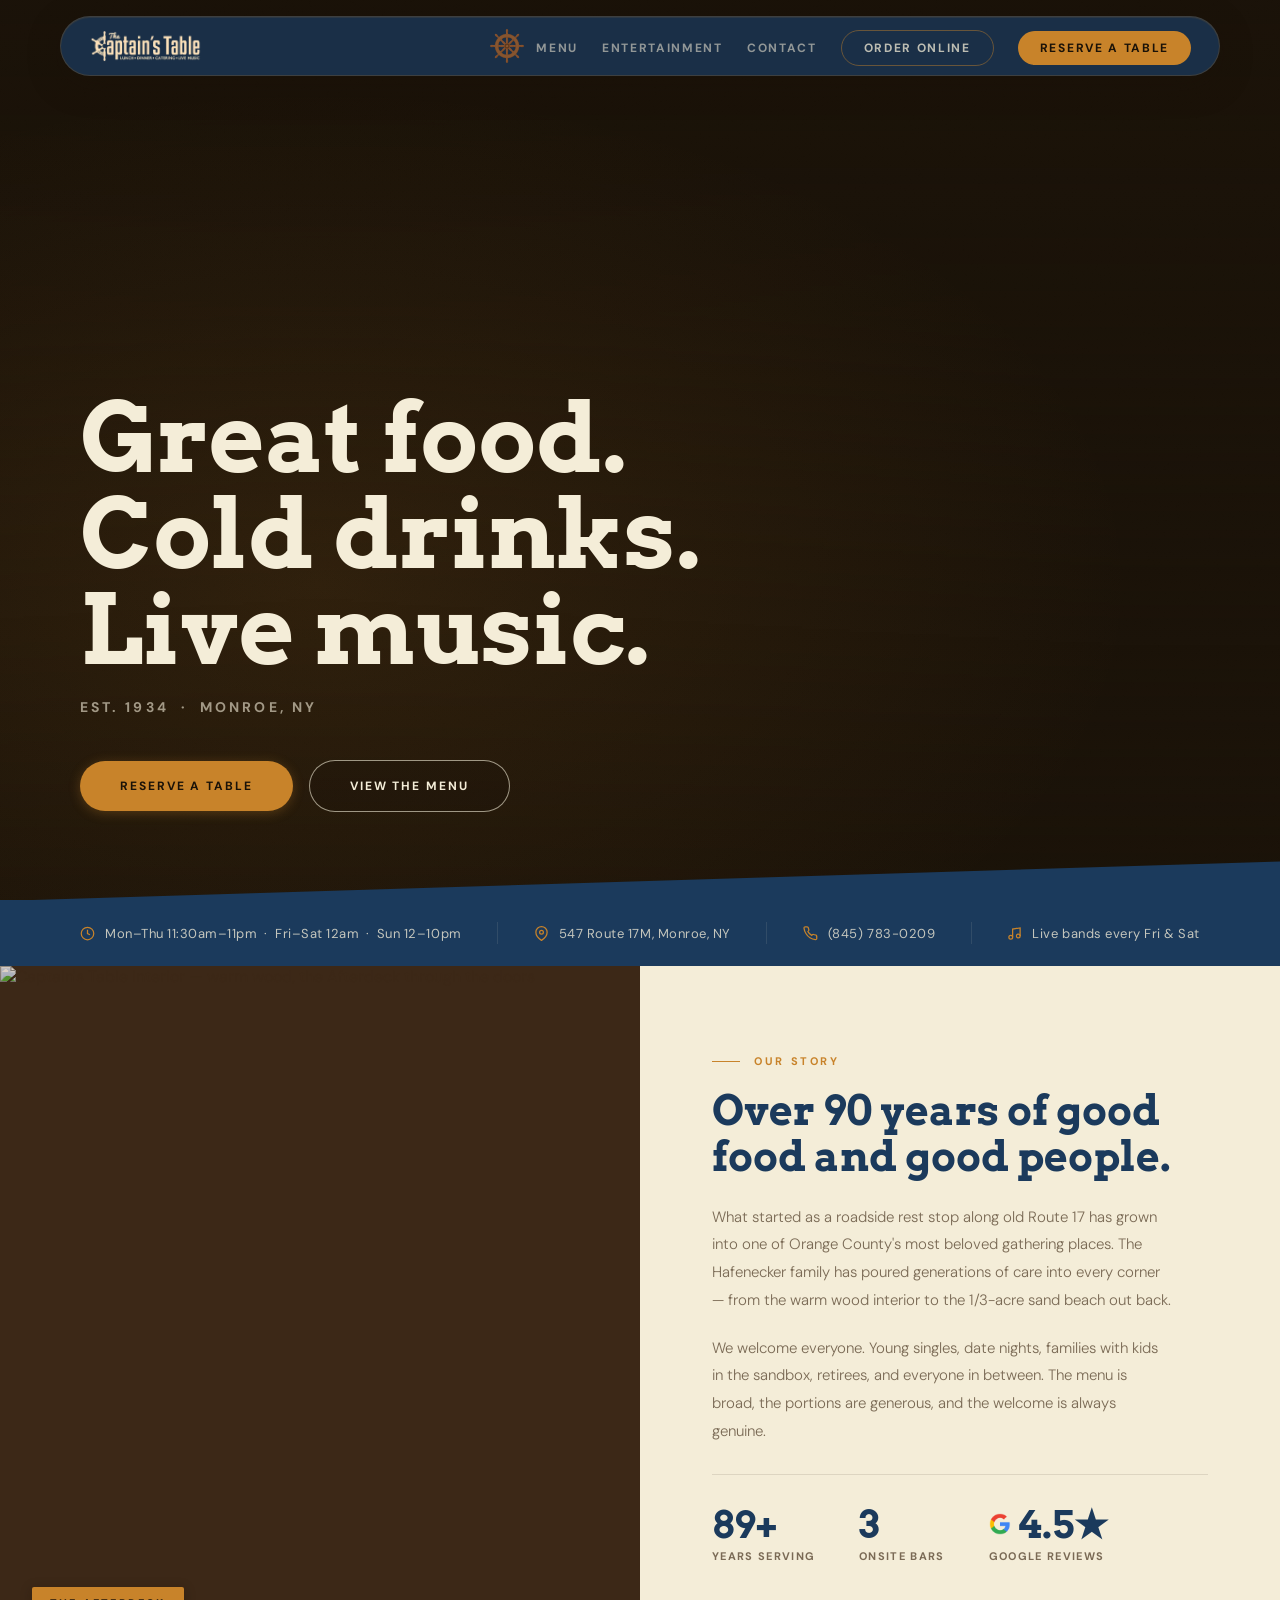
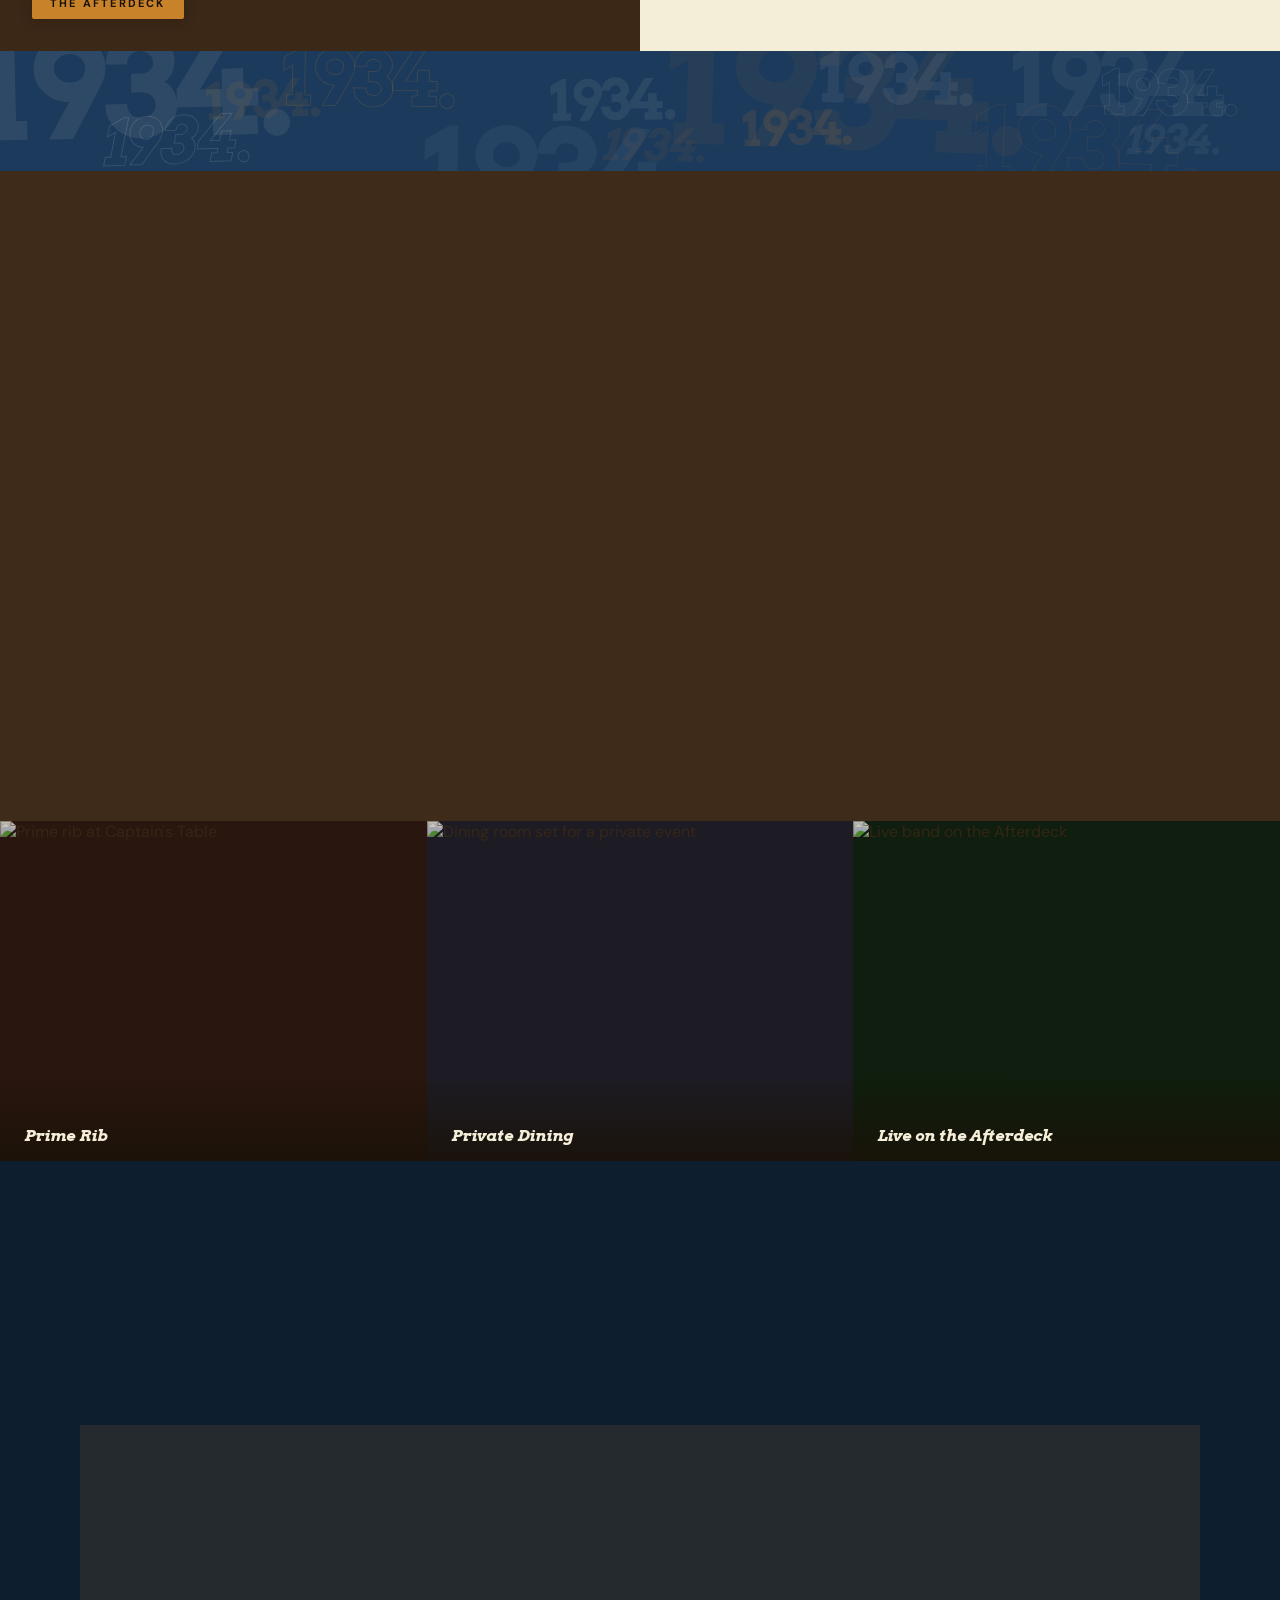
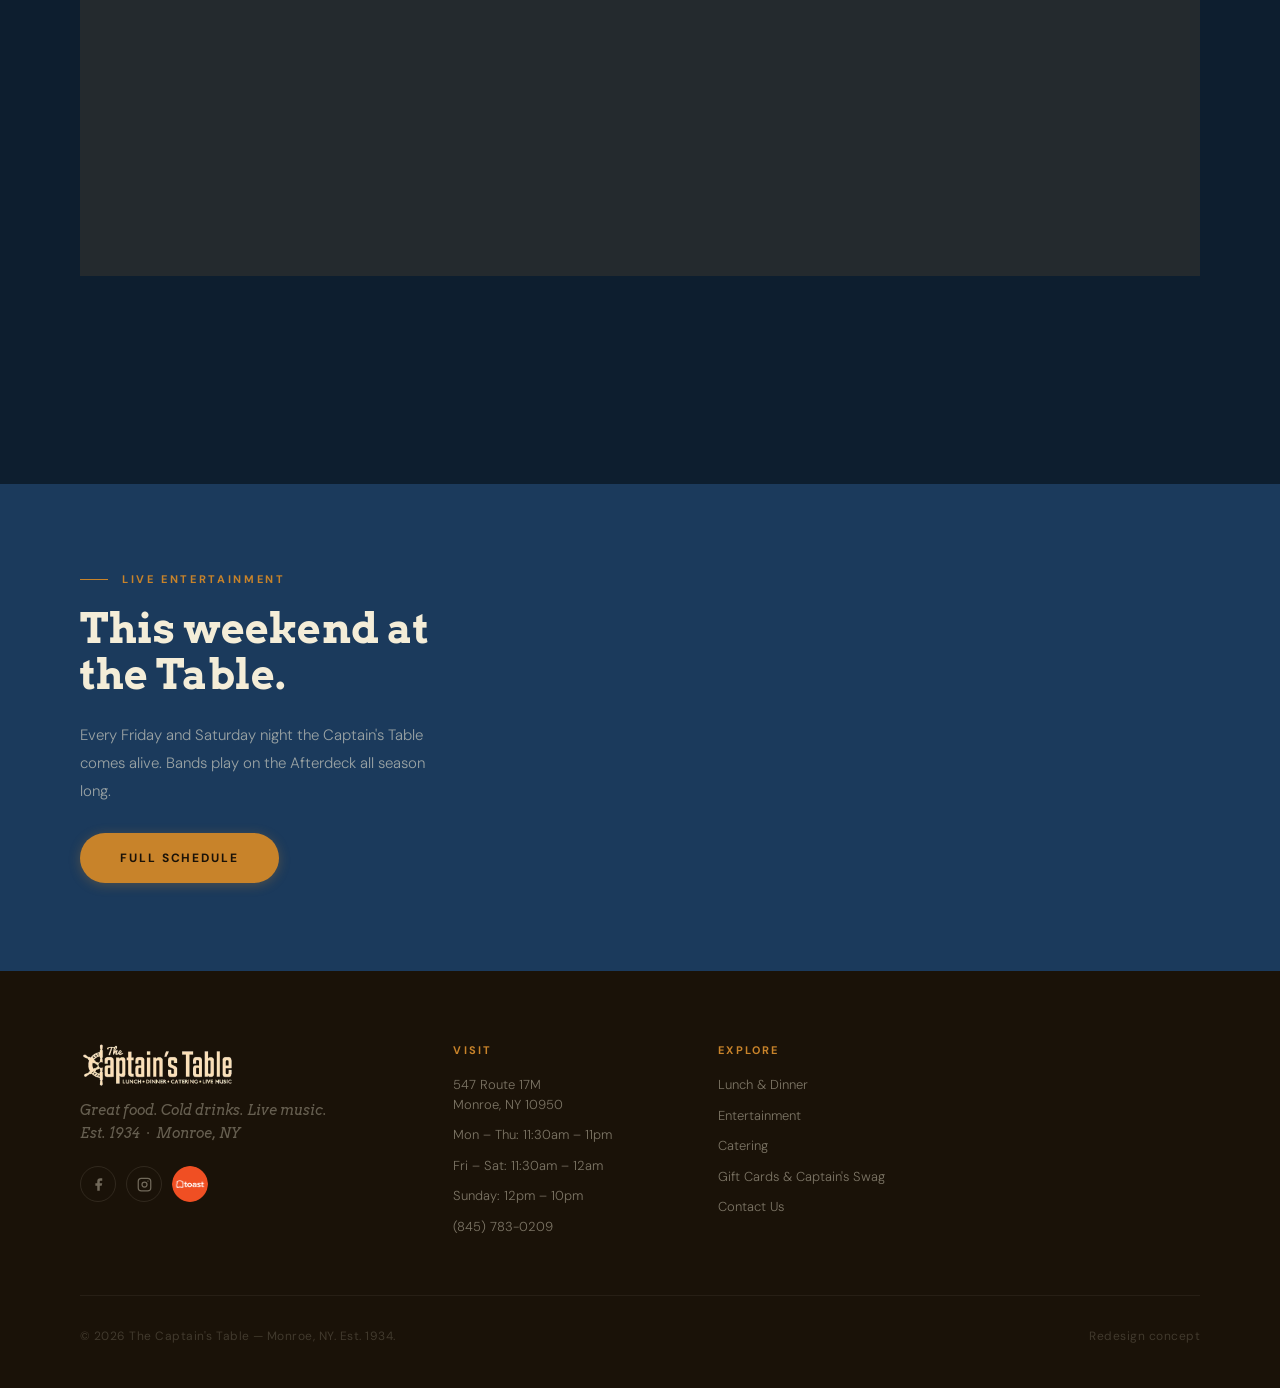
==== index.html @ 0954f9f7 "Add Google Search Console meta verification tag Co-Authored-By: Claude Sonnet 4.6 <noreply@anthropic" ====
<!DOCTYPE html>
<html lang="en">
<head>
<meta charset="UTF-8">
<meta name="viewport" content="width=device-width, initial-scale=1.0">
<title>The Captain's Table — Monroe, NY</title>
<link rel="icon" type="image/png" href="brand_assets/hamburger_menu_icon.png">
<meta name="google-site-verification" content="tU-vypjRcpoSaENNm2IQ_zZdTr7tPig9GZRFSEfbXEY">
<meta name="description" content="The Captain's Table has been serving Monroe, NY since 1934. Great food, cold drinks, and live music on Route 17M in the Hudson Valley.">
<meta property="og:type" content="website">
<meta property="og:title" content="The Captain's Table — Great Food, Live Music in Monroe, NY">
<meta property="og:description" content="The Captain's Table has been serving Monroe, NY since 1934. Great food, cold drinks, and live music on Route 17M in the Hudson Valley.">
<meta property="og:image" content="https://captainstable.netlify.app/brand_assets/social-preview.jpg">
<meta property="og:url" content="https://captainstable.netlify.app/">
<meta name="twitter:card" content="summary_large_image">
<meta name="twitter:image" content="https://captainstable.netlify.app/brand_assets/social-preview.jpg">
<meta property="og:site_name" content="The Captain's Table">
<link rel="canonical" href="https://captainstable.netlify.app/">
<script type="application/ld+json">
{
  "@context": "https://schema.org",
  "@type": "Restaurant",
  "name": "The Captain's Table",
  "url": "https://captainstable.netlify.app/",
  "logo": "https://captainstable.netlify.app/brand_assets/captains_wordmark.png",
  "image": "https://captainstable.netlify.app/brand_assets/social-preview.jpg",
  "description": "The Captain's Table has been serving Monroe, NY since 1934. Great food, cold drinks, and live music on Route 17M in the Hudson Valley.",
  "telephone": "+18457830209",
  "email": "info@captains-table.com",
  "address": {
    "@type": "PostalAddress",
    "streetAddress": "547 Route 17M",
    "addressLocality": "Monroe",
    "addressRegion": "NY",
    "postalCode": "10950",
    "addressCountry": "US"
  },
  "geo": {
    "@type": "GeoCoordinates",
    "latitude": 41.3317,
    "longitude": -74.1888
  },
  "servesCuisine": ["American", "Seafood", "Bar & Grill"],
  "priceRange": "$$",
  "foundingDate": "1934",
  "hasMenu": "https://captainstable.netlify.app/menu.html",
  "acceptsReservations": true,
  "openingHoursSpecification": [
    {
      "@type": "OpeningHoursSpecification",
      "dayOfWeek": ["Monday","Tuesday","Wednesday","Thursday"],
      "opens": "11:30",
      "closes": "23:00"
    },
    {
      "@type": "OpeningHoursSpecification",
      "dayOfWeek": ["Friday","Saturday"],
      "opens": "11:30",
      "closes": "00:00"
    },
    {
      "@type": "OpeningHoursSpecification",
      "dayOfWeek": "Sunday",
      "opens": "12:00",
      "closes": "22:00"
    }
  ],
  "sameAs": [
    "https://www.facebook.com/TheCaptainsTable/",
    "https://www.instagram.com/thecaptainstable/"
  ]
}
</script>
<link rel="preconnect" href="https://fonts.googleapis.com">
<link rel="preconnect" href="https://fonts.gstatic.com" crossorigin>
<link href="https://fonts.googleapis.com/css2?family=Arvo:ital,wght@0,700;1,400&family=DM+Sans:opsz,wght@9..40,300;9..40,400;9..40,500;9..40,700&display=swap" rel="stylesheet">
<style>
*,*::before,*::after{box-sizing:border-box;margin:0;padding:0}
:root{
  --navy:#1B3A5C;--amber:#C8832A;--cream:#F4EDD8;--brown:#3E2B1A;
  --dark:#1A1208;--white:#FFFDF8;--muted:#7A6A55;
  --serif:'Arvo','Georgia',serif;
  --sans:'DM Sans','Helvetica Neue',sans-serif;
  --ease-out:cubic-bezier(.4,0,.2,1);
}
html{scroll-behavior:smooth}
body{font-family:var(--sans);background:var(--white);color:var(--brown);overflow-x:hidden}
:focus-visible{outline:2px solid var(--amber);outline-offset:3px;border-radius:2px}

/* ── SCROLL REVEALS ── */
.reveal{opacity:0;transform:translateY(20px);transition:opacity .65s var(--ease-out),transform .65s var(--ease-out)}
.reveal.in{opacity:1;transform:translateY(0)}
.reveal-d1{transition-delay:.07s}.reveal-d2{transition-delay:.14s}.reveal-d3{transition-delay:.21s}.reveal-d4{transition-delay:.28s}
@media(prefers-reduced-motion:reduce){.reveal{opacity:1;transform:none;transition:none}}

/* ── NAV ── */
nav{position:fixed;top:16px;left:50%;transform:translateX(-50%);z-index:100;display:grid;grid-template-columns:1fr auto 1fr;align-items:center;width:calc(100% - 48px);max-width:1160px;padding:0 28px;height:60px;background:rgba(27,58,92,.75);backdrop-filter:blur(20px);-webkit-backdrop-filter:blur(20px);border-radius:9999px;border:1px solid rgba(200,131,42,.2);box-shadow:0 8px 32px rgba(26,18,8,.35),inset 0 1px 0 rgba(200,131,42,.1);transition:background .3s,box-shadow .3s}
nav.scrolled{background:rgba(27,58,92,.92);box-shadow:0 12px 40px rgba(26,18,8,.45),inset 0 1px 0 rgba(200,131,42,.16)}
.nav-logo{display:flex;align-items:center;text-decoration:none;-webkit-tap-highlight-color:transparent}
.nav-wheel-wrap{display:flex;align-items:center;justify-content:center;padding:0 12px}
.nav-wheel{width:34px;height:34px;display:block;will-change:transform}
.nav-links{display:flex;gap:24px;list-style:none;align-items:center;justify-content:flex-end}
.nav-links a{font-family:var(--sans);font-size:12px;font-weight:700;letter-spacing:.14em;text-transform:uppercase;color:rgba(244,237,216,.55);text-decoration:none;transition:color .2s}
.nav-links a:hover,.nav-links a.active{color:var(--amber)}
.nav-cta{background:var(--amber)!important;color:var(--dark)!important;padding:9px 22px;border-radius:9999px!important;white-space:nowrap}
.nav-cta:hover{background:#d9922e!important}
.nav-cta.active{color:var(--dark)!important}
.nav-order{border:1px solid rgba(200,131,42,.45)!important;color:rgba(244,237,216,.75)!important;padding:9px 22px;border-radius:9999px!important;white-space:nowrap;background:transparent!important}
.nav-order:hover{background:rgba(200,131,42,.12)!important;color:var(--cream)!important;border-color:var(--amber)!important}
.mobile-menu .mobile-order{margin-top:8px;background:transparent;color:var(--amber)!important;padding:14px 24px;text-align:center;border-radius:9999px;border:1px solid rgba(200,131,42,.4)!important;display:block}
.mobile-menu .mobile-order:hover{background:rgba(200,131,42,.1)!important}

/* ── HERO ── */
.hero{position:relative;height:100vh;min-height:640px;display:flex;align-items:flex-end;padding-bottom:88px;overflow:hidden;background:var(--dark)}
.hero-bg{position:absolute;inset:0;background-image:linear-gradient(to bottom,rgba(26,18,8,.25) 0%,rgba(26,18,8,.02) 35%,rgba(26,18,8,.88) 100%),url('brand_assets/store_front.png');background-size:cover;background-position:center 30%;transform:scale(1.04);animation:heroZoom 14s ease-out forwards}
.hero-bg::after{content:'';position:absolute;inset:0;background:radial-gradient(ellipse at 25% 65%,rgba(200,131,42,.12) 0%,transparent 60%)}
/* grain texture */
.hero-grain{position:absolute;inset:0;z-index:1;opacity:.07;pointer-events:none;mix-blend-mode:overlay}
/* diagonal cut at bottom */
.hero::after{content:'';position:absolute;bottom:-1px;left:0;right:0;height:44px;background:var(--navy);clip-path:polygon(0 100%,100% 10%,100% 100%);z-index:3;pointer-events:none}
@keyframes heroZoom{from{transform:scale(1.04)}to{transform:scale(1)}}
@media(prefers-reduced-motion:reduce){.hero-bg{animation:none;transform:scale(1)}.hero-content{animation:none}}
@media(max-width:768px){.hero-bg{background-position:72% 30%;filter:blur(3px);transform:scale(1.06)}}
.hero-content{position:relative;z-index:2;padding:0 80px;animation:fadeUp 1s .35s both}
@keyframes fadeUp{from{opacity:0;transform:translateY(24px)}to{opacity:1;transform:translateY(0)}}
.hero-eyebrow{display:inline-flex;align-items:center;gap:12px;font-family:var(--sans);font-size:11px;font-weight:700;letter-spacing:.22em;text-transform:uppercase;color:var(--amber);margin-bottom:22px}
.hero-eyebrow::before{content:'';display:block;width:36px;height:1px;background:var(--amber)}
.hero-title{font-family:var(--serif);font-size:clamp(52px,7.5vw,98px);font-weight:700;line-height:1.0;color:var(--cream);margin-bottom:20px;max-width:720px}
.hero-title em{font-style:italic;font-weight:400;color:var(--amber)}
.hero-sub{font-family:var(--sans);font-size:14px;font-weight:700;letter-spacing:.22em;text-transform:uppercase;color:rgba(244,237,216,.6);margin-bottom:44px}
.hero-actions{display:flex;gap:16px;align-items:center;flex-wrap:wrap}

/* ── BUTTONS ── */
.btn-primary{display:inline-block;font-family:var(--sans);background:var(--amber);color:var(--dark);font-size:12px;font-weight:700;letter-spacing:.16em;text-transform:uppercase;padding:17px 40px;text-decoration:none;border-radius:9999px;transition:background .2s,transform .15s,box-shadow .2s;box-shadow:0 2px 12px rgba(200,131,42,.3)}
.btn-primary:hover{background:#d9922e;transform:translateY(-1px);box-shadow:0 4px 20px rgba(200,131,42,.4)}
.btn-primary:active{transform:translateY(0)}
.btn-ghost{display:inline-block;font-family:var(--sans);color:var(--cream);font-size:12px;font-weight:700;letter-spacing:.16em;text-transform:uppercase;padding:17px 40px;text-decoration:none;border-radius:9999px;border:1px solid rgba(244,237,216,.6);background:rgba(26,18,8,.25);backdrop-filter:blur(4px);transition:border-color .2s,background .2s}
.btn-ghost:hover{border-color:var(--cream);background:rgba(244,237,216,.12)}

/* ── INFO STRIP ── */
.strip{background:var(--navy);padding:22px 80px;display:flex;align-items:center;justify-content:space-between;gap:12px;flex-wrap:wrap}
.strip-item{display:flex;align-items:center;gap:10px;font-family:var(--sans);font-size:13px;font-weight:400;color:rgba(244,237,216,.78);letter-spacing:.04em}
.strip-item svg{width:15px;height:15px;color:var(--amber);flex-shrink:0}
.strip-divider{width:1px;height:22px;background:rgba(244,237,216,.1)}

/* ── IDENTITY ── */
.identity{display:grid;grid-template-columns:1fr 1fr;min-height:560px}
.identity-image{position:relative;overflow:hidden;background:var(--brown)}
.identity-image img{width:100%;height:100%;object-fit:cover;opacity:.86;transition:transform .8s var(--ease-out),opacity .3s;display:block}
.identity-image:hover img{transform:scale(1.04);opacity:1}
/* warm amber tonal treatment */
.identity-image::after{content:'';position:absolute;inset:0;background:rgba(200,131,42,.14);mix-blend-mode:multiply;pointer-events:none;transition:opacity .3s}
.identity-image:hover::after{opacity:.7}
.identity-badge{position:absolute;bottom:32px;left:32px;background:var(--amber);color:var(--dark);font-family:var(--sans);font-size:11px;font-weight:700;letter-spacing:.2em;text-transform:uppercase;padding:9px 18px;border-radius:2px;z-index:1;box-shadow:0 2px 12px rgba(26,18,8,.3)}
.identity-text{background:var(--cream);padding:88px 72px;display:flex;flex-direction:column;justify-content:center}
.section-label{font-family:var(--sans);font-size:11px;font-weight:700;letter-spacing:.24em;text-transform:uppercase;color:var(--amber);margin-bottom:20px;display:flex;align-items:center;gap:14px}
.section-label::before{content:'';display:block;width:28px;height:1px;background:var(--amber)}
.section-title{font-family:var(--serif);font-size:clamp(28px,3.2vw,44px);font-weight:700;line-height:1.12;color:var(--navy);margin-bottom:24px}
.section-body{font-family:var(--sans);font-size:15px;font-weight:300;line-height:1.85;color:var(--muted);margin-bottom:20px;max-width:460px}
.stat-row{display:flex;gap:44px;border-top:1px solid rgba(62,43,26,.12);padding-top:30px;margin-top:8px}
.stat-num{font-family:var(--serif);font-size:38px;font-weight:700;color:var(--navy);line-height:1;font-variant-numeric:tabular-nums}
.stat-label{font-family:var(--sans);font-size:11px;font-weight:700;letter-spacing:.12em;text-transform:uppercase;color:var(--muted);margin-top:6px}

/* ── TYPE MOMENT ── */
.type-moment{background:var(--navy);position:relative;height:120px;overflow:hidden}
.type-r{font-family:var(--serif);font-weight:700;line-height:1;letter-spacing:-.02em;position:absolute;white-space:nowrap;user-select:none;pointer-events:none}
@keyframes typeFocus{0%,100%{opacity:.08;filter:blur(5px)}50%{opacity:1;filter:blur(0)}}
@media(prefers-reduced-motion:reduce){.type-r{animation:none!important}}
.type-r:nth-child(1){animation:typeFocus 4.1s 0.0s ease-in-out infinite}
.type-r:nth-child(2){animation:typeFocus 6.8s 1.4s ease-in-out infinite}
.type-r:nth-child(3){animation:typeFocus 5.3s 3.1s ease-in-out infinite}
.type-r:nth-child(4){animation:typeFocus 7.2s 0.7s ease-in-out infinite}
.type-r:nth-child(5){animation:typeFocus 3.9s 2.2s ease-in-out infinite}
.type-r:nth-child(6){animation:typeFocus 5.8s 4.5s ease-in-out infinite}
.type-r:nth-child(7){animation:typeFocus 4.6s 1.9s ease-in-out infinite}
.type-r:nth-child(8){animation:typeFocus 6.3s 3.8s ease-in-out infinite}
.type-r:nth-child(9){animation:typeFocus 5.1s 0.3s ease-in-out infinite}
.type-r:nth-child(10){animation:typeFocus 7.5s 2.6s ease-in-out infinite}
.type-r:nth-child(11){animation:typeFocus 4.4s 5.1s ease-in-out infinite}
.type-r:nth-child(12){animation:typeFocus 6.0s 1.1s ease-in-out infinite}
.type-r:nth-child(13){animation:typeFocus 3.7s 4.0s ease-in-out infinite}
.type-r:nth-child(14){animation:typeFocus 5.6s 2.9s ease-in-out infinite}

/* ── AFTERDECK ── */
.afterdeck{background:var(--brown);padding:108px 80px;display:grid;grid-template-columns:1fr 1.6fr;gap:80px;align-items:center}
.afterdeck-text .section-title{color:var(--cream)}
.afterdeck-text .section-body{color:rgba(244,237,216,.6)}
.afterdeck-cards{display:grid;grid-template-columns:1fr 1fr;gap:14px}
.card{background:rgba(255,255,255,.04);border:1px solid rgba(200,131,42,.16);border-radius:3px;padding:30px 26px;transition:background .25s,border-color .25s,box-shadow .25s,transform .25s;box-shadow:0 2px 8px rgba(200,131,42,.05),0 8px 28px rgba(26,18,8,.2),0 20px 40px rgba(26,18,8,.12);cursor:pointer}
.card:hover{background:rgba(200,131,42,.09);border-color:rgba(200,131,42,.45);transform:translateY(-2px);box-shadow:0 4px 12px rgba(200,131,42,.1),0 16px 40px rgba(26,18,8,.28),0 28px 56px rgba(26,18,8,.16)}
.card-icon{width:36px;height:36px;margin-bottom:16px;display:block;color:var(--amber)}
.card-title{font-family:var(--serif);font-size:17px;font-weight:700;color:var(--cream);margin-bottom:9px}
.card-body{font-family:var(--sans);font-size:13px;font-weight:300;line-height:1.72;color:rgba(244,237,216,.56)}

/* ── PHOTO STRIP ── */
.photo-strip{display:grid;grid-template-columns:1fr 1fr 1fr;height:340px;overflow:hidden}
.photo-cell{position:relative;overflow:hidden;cursor:pointer}
.photo-cell:nth-child(1){background:#2a1810}
.photo-cell:nth-child(2){background:#1e1e2a}
.photo-cell:nth-child(3){background:#0f2010}
.photo-cell img{width:100%;height:100%;object-fit:cover;opacity:.82;transition:transform .65s var(--ease-out),opacity .35s;display:block}
/* unified warm tonal treatment */
.photo-cell::before{content:'';position:absolute;inset:0;z-index:1;background:rgba(200,131,42,.18);mix-blend-mode:multiply;pointer-events:none}
.photo-cell:hover img{transform:scale(1.06);opacity:1}
.photo-label{position:absolute;bottom:0;left:0;right:0;z-index:2;padding:48px 24px 20px;background:linear-gradient(to top,rgba(26,18,8,.92) 0%,transparent 100%);font-family:var(--serif);font-size:16px;font-weight:700;color:var(--cream);font-style:italic;transform:translateY(4px);transition:transform .3s var(--ease-out)}
.photo-cell:hover .photo-label{transform:translateY(0)}

/* ── MENU ── */
.menu-section{background:#0d1e2f;padding:108px 80px}
.menu-header{display:flex;align-items:flex-end;justify-content:space-between;margin-bottom:52px}
.menu-section .section-title{color:var(--cream)}
.menu-grid{display:grid;grid-template-columns:repeat(3,1fr);gap:1px;background:rgba(200,131,42,.12)}
.menu-item{background:#0d1e2f;padding:32px 28px;border-bottom:2px solid transparent;transition:border-color .22s,background .22s;cursor:pointer}
.menu-item:hover{background:rgba(200,131,42,.09);border-bottom-color:var(--amber)}
.menu-category{font-family:var(--sans);font-size:10px;font-weight:700;letter-spacing:.24em;text-transform:uppercase;color:var(--amber);margin-bottom:10px}
.menu-name{font-family:var(--serif);font-size:20px;font-weight:700;color:var(--cream);margin-bottom:9px;line-height:1.2}
.menu-desc{font-family:var(--sans);font-size:13px;font-weight:300;line-height:1.65;color:rgba(244,237,216,.46);margin-bottom:18px}
.menu-price{font-family:var(--serif);font-size:18px;color:var(--amber);font-style:italic}
.menu-cta-row{text-align:center;margin-top:48px}

/* ── ENTERTAINMENT ── */
.entertainment{background:var(--navy);padding:88px 80px;display:grid;grid-template-columns:1fr 2fr;gap:72px;align-items:center}
.ent-text .section-title{color:var(--cream)}
.ent-text .section-body{color:rgba(244,237,216,.58);margin-bottom:28px}
.schedule{display:flex;flex-direction:column;gap:2px}
.schedule-row{display:flex;align-items:center;gap:24px;padding:20px 26px;background:rgba(255,255,255,.03);border-left:3px solid transparent;transition:background .22s,border-color .22s;cursor:pointer}
.schedule-row:hover{background:rgba(200,131,42,.09);border-left-color:var(--amber)}
.schedule-day{font-family:var(--sans);font-size:11px;font-weight:700;letter-spacing:.2em;text-transform:uppercase;color:var(--amber);min-width:120px}
.schedule-band{font-family:var(--serif);font-size:18px;font-weight:700;color:var(--cream);flex:1}
.schedule-time{font-family:var(--sans);font-size:12px;font-weight:300;color:rgba(244,237,216,.4)}
.live-indicator{display:none;align-items:center;gap:10px;margin-bottom:18px}
@keyframes pulse-live{0%,100%{transform:scale(1);opacity:1}50%{transform:scale(1.6);opacity:.45}}
.live-dot{width:8px;height:8px;border-radius:50%;background:var(--amber);flex-shrink:0;animation:pulse-live 2s ease-in-out infinite}
.live-label{font-family:var(--sans);font-size:11px;font-weight:700;letter-spacing:.2em;text-transform:uppercase;color:var(--amber)}
.schedule-row.is-tonight{background:rgba(200,131,42,.13);border-left-color:var(--amber)}
.schedule-row.is-tonight .schedule-band{color:var(--amber)}
.schedule-row.is-tomorrow{background:rgba(200,131,42,.05);border-left-color:rgba(200,131,42,.35)}
.schedule-row.is-dim{opacity:.3;pointer-events:none}
.tonight-badge{font-family:var(--sans);font-size:10px;font-weight:700;letter-spacing:.15em;text-transform:uppercase;color:var(--navy);background:var(--amber);padding:3px 9px;border-radius:2px;flex-shrink:0}
.tomorrow-badge{font-family:var(--sans);font-size:10px;font-weight:700;letter-spacing:.15em;text-transform:uppercase;color:var(--amber);background:rgba(200,131,42,.18);padding:3px 9px;border-radius:2px;flex-shrink:0}

/* ── FOOTER ── */
footer{background:var(--dark);padding:72px 80px 44px}
.footer-top{display:grid;grid-template-columns:1.5fr 1fr 1fr 1fr;gap:48px;padding-bottom:48px;border-bottom:1px solid rgba(244,237,216,.06);margin-bottom:32px}
.footer-wordmark{font-family:var(--serif);font-size:22px;font-weight:700;color:var(--cream);display:block;margin-bottom:12px}
.footer-tagline{font-family:var(--serif);font-style:italic;font-size:14px;color:rgba(244,237,216,.35);line-height:1.6;margin-bottom:22px}
.footer-social{display:flex;gap:10px}
.social-btn{width:36px;height:36px;border:1px solid rgba(244,237,216,.1);border-radius:50%;display:flex;align-items:center;justify-content:center;color:rgba(244,237,216,.4);text-decoration:none;transition:border-color .2s,color .2s,background .2s;cursor:pointer}
.social-btn:hover{border-color:var(--amber);color:var(--amber);background:rgba(200,131,42,.08)}
.toast-order-btn{display:flex;align-items:center;opacity:1;transition:opacity .2s;flex-shrink:0}
.toast-order-btn:hover{opacity:.75}
.toast-order-btn img{border-radius:50%;display:block;width:36px;height:36px}
.footer-col h4{font-family:var(--sans);font-size:11px;font-weight:700;letter-spacing:.2em;text-transform:uppercase;color:var(--amber);margin-bottom:18px}
.footer-col ul{list-style:none}
.footer-col li{font-family:var(--sans);font-size:13px;font-weight:300;color:rgba(244,237,216,.45);margin-bottom:11px;line-height:1.5}
.footer-col a{color:rgba(244,237,216,.45);text-decoration:none;transition:color .2s}
.footer-col a:hover{color:var(--amber)}
.footer-bottom{display:flex;align-items:center;justify-content:space-between;font-family:var(--sans);font-size:12px;color:rgba(244,237,216,.18);letter-spacing:.04em}

/* ── MOBILE NAV ── */
.nav-hamburger{display:none;cursor:pointer;padding:10px;background:none;border:none;margin-right:-10px;align-items:center;justify-content:center;-webkit-tap-highlight-color:transparent;outline:none}
.hamburger-icon{width:28px;height:28px;display:block;transition:transform .5s var(--ease-out)}
/* ── MOBILE DROPDOWN ── */
.mobile-menu{display:none;position:fixed;top:16px;left:50%;transform:translateX(-50%);width:calc(100% - 24px);max-width:1160px;background:rgba(20,42,72,.97);backdrop-filter:blur(20px);-webkit-backdrop-filter:blur(20px);border-radius:30px;border:1px solid rgba(200,131,42,.2);z-index:99;padding:72px 32px 24px;flex-direction:column;gap:0;box-shadow:0 8px 32px rgba(26,18,8,.45);clip-path:inset(0 0 100% 0 round 30px);transition:clip-path .35s cubic-bezier(.4,0,.2,1);pointer-events:none}
.mobile-menu.open{clip-path:inset(0 0 0% 0 round 30px);pointer-events:auto}
.mobile-menu a{font-family:var(--sans);font-size:13px;font-weight:700;letter-spacing:.18em;text-transform:uppercase;color:rgba(244,237,216,.6);text-decoration:none;padding:16px 0;border-bottom:1px solid rgba(244,237,216,.07);transition:color .2s;display:block}
.mobile-menu a:last-child{border-bottom:none}
.mobile-menu a:hover{color:var(--amber)}
.mobile-menu .mobile-cta{margin-top:16px;background:var(--amber);color:var(--dark)!important;padding:16px 24px;text-align:center;border-radius:9999px;border-bottom:none;box-shadow:0 2px 12px rgba(200,131,42,.3)}

/* ── RESPONSIVE ── */
@media(max-width:900px){
  nav{width:calc(100% - 24px);padding:0 18px;grid-template-columns:1fr auto auto}.nav-wheel-wrap{display:none}.nav-links{display:none}.nav-hamburger{display:flex}
  .mobile-menu{display:flex}
  .hero{height:auto;padding-top:80px;padding-bottom:32px;align-items:flex-end}.hero::after{height:28px}.hero-content{padding:0 24px}  .strip{padding:14px 24px;flex-direction:column;align-items:flex-start;gap:10px}.strip-divider{display:none}
  .identity{grid-template-columns:1fr}.identity-image{height:280px}.identity-text{padding:52px 28px}.stat-row{gap:28px}
  .afterdeck{grid-template-columns:1fr;padding:68px 24px;gap:44px}.afterdeck-cards{grid-template-columns:1fr}
  /* mobile horizontal photo scroll */
  .photo-strip{display:flex;overflow-x:auto;scroll-snap-type:x mandatory;-webkit-overflow-scrolling:touch;height:280px;scrollbar-width:none}
  .photo-strip::-webkit-scrollbar{display:none}
  .photo-cell{flex:0 0 80vw;height:280px;scroll-snap-align:start}
  .menu-section{padding:68px 24px}.menu-header{flex-direction:column;align-items:flex-start;gap:20px}.menu-grid{grid-template-columns:1fr}
  .entertainment{grid-template-columns:1fr;padding:68px 24px;gap:44px}
  footer{padding:52px 24px 36px}.footer-top{grid-template-columns:1fr;gap:36px}.footer-bottom{flex-direction:column;gap:8px;text-align:center}
}
</style>
</head>
<body>
<a href="#main-content" style="position:absolute;left:-9999px;top:8px;z-index:999;background:var(--amber);color:var(--dark);padding:10px 20px;font-family:var(--sans);font-weight:700;font-size:13px;border-radius:2px;text-decoration:none" onfocus="this.style.left='8px'" onblur="this.style.left='-9999px'">Skip to content</a>

<nav id="site-nav">
  <a href="#" class="nav-logo">
    <img src="brand_assets/captains_wordmark.png" alt="The Captain's Table" style="height:32px;width:auto">
  </a>
  <div class="nav-wheel-wrap">
    <img id="nav-wheel" src="brand_assets/scroll_wheel.png" alt="" aria-hidden="true" class="nav-wheel">
  </div>
  <ul class="nav-links">
    <li><a href="menu.html">Menu</a></li>
    <li><a href="events.html">Entertainment</a></li>
    <li><a href="contact.html">Contact</a></li>
    <li><a href="https://order.toasttab.com/online/captains-table-547-rt-17m" target="_blank" rel="noopener" class="nav-order">Order Online</a></li>
    <li><a href="https://tables.toasttab.com/restaurants/ad1cf5c2-efee-48cc-aacb-08e1f7218d71/reserve?partySize=2&dateTime=2026-03-20T09:00:00.000-04:00" target="_blank" rel="noopener" class="nav-cta">Reserve a Table</a></li>
  </ul>
  <button class="nav-hamburger" aria-label="Open menu" aria-expanded="false" id="hamburger">
    <img src="brand_assets/hamburger_menu_icon.png" alt="" aria-hidden="true" class="hamburger-icon" id="hamburger-icon">
  </button>
</nav>

<div class="mobile-menu" id="mobile-menu">
  <a href="menu.html">Menu</a>
  <a href="events.html">Entertainment</a>
  <a href="gift-cards.html">Gift Cards &amp; Swag</a>
  <a href="contact.html">Contact Us</a>
  <a href="https://order.toasttab.com/online/captains-table-547-rt-17m" target="_blank" rel="noopener" class="mobile-order">Order Online</a>
  <a href="https://tables.toasttab.com/restaurants/ad1cf5c2-efee-48cc-aacb-08e1f7218d71/reserve?partySize=2&dateTime=2026-03-20T09:00:00.000-04:00" target="_blank" rel="noopener" class="mobile-cta">Reserve a Table</a>
</div>

<section class="hero" id="main-content">
  <div class="hero-bg"></div>
  <!-- film grain overlay -->
  <svg class="hero-grain" xmlns="http://www.w3.org/2000/svg" width="100%" height="100%" aria-hidden="true" style="position:absolute;inset:0;z-index:1;opacity:.07;pointer-events:none">
    <filter id="grain-f" x="0%" y="0%" width="100%" height="100%">
      <feTurbulence type="fractalNoise" baseFrequency="0.78" numOctaves="4" stitchTiles="stitch"/>
      <feColorMatrix type="saturate" values="0"/>
    </filter>
    <rect width="100%" height="100%" filter="url(#grain-f)"/>
  </svg>
  <div class="hero-content">
    <h1 class="hero-title">Great food.<br>Cold drinks.<br>Live music.</h1>
    <p class="hero-sub">Est. 1934 &nbsp;·&nbsp; Monroe, NY</p>
    <div class="hero-actions">
      <a href="https://tables.toasttab.com/restaurants/ad1cf5c2-efee-48cc-aacb-08e1f7218d71/reserve?partySize=2&dateTime=2026-03-20T09:00:00.000-04:00" target="_blank" rel="noopener" class="btn-primary">Reserve a Table</a>
      <a href="#menu" class="btn-ghost">View the Menu</a>
    </div>
  </div>
</section>

<div class="strip">
  <div class="strip-item">
    <svg viewBox="0 0 24 24" fill="none" stroke="currentColor" stroke-width="2"><circle cx="12" cy="12" r="10"/><polyline points="12 6 12 12 16 14"/></svg>
    Mon–Thu 11:30am–11pm &nbsp;·&nbsp; Fri–Sat 12am &nbsp;·&nbsp; Sun 12–10pm
  </div>
  <div class="strip-divider"></div>
  <div class="strip-item">
    <svg viewBox="0 0 24 24" fill="none" stroke="currentColor" stroke-width="2"><path d="M21 10c0 7-9 13-9 13s-9-6-9-13a9 9 0 0 1 18 0z"/><circle cx="12" cy="10" r="3"/></svg>
    547 Route 17M, Monroe, NY
  </div>
  <div class="strip-divider"></div>
  <div class="strip-item">
    <svg viewBox="0 0 24 24" fill="none" stroke="currentColor" stroke-width="2"><path d="M22 16.92v3a2 2 0 0 1-2.18 2 19.79 19.79 0 0 1-8.63-3.07A19.5 19.5 0 0 1 4.69 12 19.79 19.79 0 0 1 1.61 3.4 2 2 0 0 1 3.6 1.22h3a2 2 0 0 1 2 1.72c.127.96.361 1.903.7 2.81a2 2 0 0 1-.45 2.11L7.91 8.96a16 16 0 0 0 6 6l.92-.92a2 2 0 0 1 2.11-.45c.907.339 1.85.573 2.81.7A2 2 0 0 1 21.73 16.92z"/></svg>
    <a href="tel:8457830209" style="color:inherit;text-decoration:none">(845) 783-0209</a>
  </div>
  <div class="strip-divider"></div>
  <div class="strip-item">
    <svg viewBox="0 0 24 24" fill="none" stroke="currentColor" stroke-width="2"><path d="M9 18V5l12-2v13"/><circle cx="6" cy="18" r="3"/><circle cx="18" cy="16" r="3"/></svg>
    Live bands every Fri &amp; Sat
  </div>
</div>

<section class="identity" id="identity">
  <div class="identity-image">
    <img src="https://www.captains-table.com/uploads/X1vqcQec/new_carousel_2c.jpg" alt="Captain's Table interior — warm wood, the Afterdeck through the doors" loading="lazy"/>
    <span class="identity-badge">The Afterdeck</span>
  </div>
  <div class="identity-text">
    <div class="section-label reveal">Our Story</div>
    <h2 class="section-title reveal reveal-d1">Over 90 years of good food and good people.</h2>
    <p class="section-body reveal reveal-d2">What started as a roadside rest stop along old Route 17 has grown into one of Orange County's most beloved gathering places. The Hafenecker family has poured generations of care into every corner — from the warm wood interior to the 1/3-acre sand beach out back.</p>
    <p class="section-body reveal reveal-d2">We welcome everyone. Young singles, date nights, families with kids in the sandbox, retirees, and everyone in between. The menu is broad, the portions are generous, and the welcome is always genuine.</p>
    <div class="stat-row reveal reveal-d3">
      <div class="stat">
        <div class="stat-num" data-count="90" data-suffix="+">90+</div>
        <div class="stat-label">Years serving</div>
      </div>
      <div class="stat">
        <div class="stat-num" data-count="3" data-suffix="">3</div>
        <div class="stat-label">Onsite bars</div>
      </div>
      <div class="stat">
        <a href="https://www.google.com/maps/search/The+Captain%27s+Table+Monroe+NY" target="_blank" rel="noopener" style="text-decoration:none;color:inherit;display:block">
          <div class="stat-num" style="display:flex;align-items:center;justify-content:center;gap:8px"><img src="brand_assets/google_icon.png" alt="Google" style="width:22px;height:22px;object-fit:contain;flex-shrink:0">4.5★</div>
          <div class="stat-label">Google Reviews</div>
        </a>
      </div>
    </div>
  </div>
</section>

<div class="type-moment" aria-hidden="true">
  <span class="type-r" style="left:-2%;top:-28%;font-size:clamp(72px,11vw,158px);color:rgba(244,237,216,.09);transform:rotate(-1.4deg)">1934.</span>
  <span class="type-r" style="left:22%;top:-8%;font-size:clamp(40px,6vw,86px);color:transparent;-webkit-text-stroke:1px rgba(200,131,42,.18);transform:rotate(.7deg)">1934.</span>
  <span class="type-r" style="left:52%;top:-32%;font-size:clamp(80px,12.5vw,176px);color:rgba(200,131,42,.07);transform:rotate(1.8deg)">1934.</span>
  <span class="type-r" style="left:79%;top:-14%;font-size:clamp(48px,7.5vw,106px);color:rgba(244,237,216,.06)">1934.</span>
  <span class="type-r" style="left:8%;top:48%;font-size:clamp(34px,5vw,70px);color:transparent;-webkit-text-stroke:1px rgba(244,237,216,.13);font-style:italic;transform:rotate(-2deg)">1934.</span>
  <span class="type-r" style="left:33%;top:52%;font-size:clamp(60px,9.5vw,134px);color:rgba(244,237,216,.05);transform:rotate(1deg)">1934.</span>
  <span class="type-r" style="left:58%;top:44%;font-size:clamp(26px,3.8vw,54px);color:rgba(200,131,42,.14);transform:rotate(-.8deg)">1934.</span>
  <span class="type-r" style="left:76%;top:38%;font-size:clamp(52px,8vw,114px);color:transparent;-webkit-text-stroke:1px rgba(200,131,42,.11);transform:rotate(2.2deg)">1934.</span>
  <span class="type-r" style="left:43%;top:18%;font-size:clamp(30px,4.4vw,62px);color:rgba(244,237,216,.08);transform:rotate(-1deg)">1934.</span>
  <span class="type-r" style="left:88%;top:58%;font-size:clamp(22px,3.2vw,46px);color:rgba(244,237,216,.06);font-style:italic">1934.</span>
  <span class="type-r" style="left:64%;top:-5%;font-size:clamp(36px,5.4vw,76px);color:rgba(244,237,216,.07);transform:rotate(1.3deg)">1934.</span>
  <span class="type-r" style="left:16%;top:20%;font-size:clamp(28px,4vw,56px);color:rgba(200,131,42,.10);transform:rotate(-2.4deg)">1934.</span>
  <span class="type-r" style="left:86%;top:10%;font-size:clamp(32px,4.8vw,68px);color:transparent;-webkit-text-stroke:1px rgba(244,237,216,.09);transform:rotate(.5deg)">1934.</span>
  <span class="type-r" style="left:47%;top:60%;font-size:clamp(24px,3.5vw,50px);color:rgba(200,131,42,.08);font-style:italic;transform:rotate(1.6deg)">1934.</span>
</div>

<section class="afterdeck" id="afterdeck">
  <div class="afterdeck-text">
    <div class="section-label reveal" style="color:var(--amber)">The Experience</div>
    <h2 class="section-title reveal reveal-d1">More than a meal.</h2>
    <p class="section-body reveal reveal-d2">The Captain's Table isn't just dinner — it's the whole night. A full outdoor patio with a sand beach, live bands on weekends, and the kind of atmosphere that makes you forget you're an hour from Manhattan.</p>
    <a href="events.html" class="btn-primary reveal reveal-d3" style="display:inline-block">See Entertainment Schedule</a>
  </div>
  <div class="afterdeck-cards">
    <div class="card reveal">
      <svg class="card-icon" viewBox="0 0 36 36" fill="none" stroke="currentColor" stroke-width="1.5" stroke-linecap="round" stroke-linejoin="round" aria-hidden="true">
        <path d="M4 28 Q10 20 18 20 Q26 20 32 28"/><path d="M2 28h32"/><circle cx="18" cy="11" r="5"/><path d="M18 6V4"/><path d="M18 18v2"/><path d="M11.5 8.5L10 7"/><path d="M24.5 8.5L26 7"/><path d="M10 14.5L8 15"/><path d="M26 14.5L28 15"/>
      </svg>
      <div class="card-title">Sand Beach Patio</div>
      <p class="card-body">A 1/3-acre outdoor sand beach at The Afterdeck. Kids love the sandbox. Adults love the sunset.</p>
    </div>
    <a href="events.html" class="card reveal reveal-d1" style="text-decoration:none;display:block">
      <svg class="card-icon" viewBox="0 0 36 36" fill="none" stroke="currentColor" stroke-width="1.5" stroke-linecap="round" stroke-linejoin="round" aria-hidden="true">
        <path d="M10 26V14l4-2v14"/><path d="M10 20h4"/><ellipse cx="8" cy="27" rx="4" ry="3"/><ellipse cx="22" cy="24" rx="4" ry="3"/><path d="M14 12V6l12-3v12"/><path d="M14 10l12-3"/>
      </svg>
      <div class="card-title">Live Music</div>
      <p class="card-body">Live bands every Friday and Saturday night. Sometimes there's dancing. Always a good time.</p>
    </a>
    <div class="card reveal reveal-d2">
      <svg class="card-icon" viewBox="0 0 36 36" fill="none" stroke="currentColor" stroke-width="1.5" stroke-linecap="round" stroke-linejoin="round" aria-hidden="true">
        <path d="M10 8h16l-2 14H12L10 8z"/><path d="M26 12h4l-2 8h-4"/><path d="M12 22v6"/><path d="M24 22v6"/><path d="M9 28h18"/>
      </svg>
      <div class="card-title">30+ Craft Beers</div>
      <p class="card-body">Three full bars stocked with over 30 labels, specialty cocktails, and seasonal frozen drinks.</p>
    </div>
    <a href="events.html" class="card reveal reveal-d3" style="text-decoration:none;display:block">
      <svg class="card-icon" viewBox="0 0 36 36" fill="none" stroke="currentColor" stroke-width="1.5" stroke-linecap="round" stroke-linejoin="round" aria-hidden="true">
        <path d="M18 4l2 6h6l-5 4 2 6-5-4-5 4 2-6-5-4h6z"/><path d="M10 26h16"/><path d="M12 28l-2 4"/><path d="M24 28l2 4"/>
      </svg>
      <div class="card-title">Private Events</div>
      <p class="card-body">Weddings, reunions, corporate parties. On-premise and off-premise catering for any occasion.</p>
    </a>
  </div>
</section>

<div class="photo-strip">
  <div class="photo-cell">
    <img src="https://www.captains-table.com/uploads/FrCeodgZ/primerib.jpg" alt="Prime rib at Captain's Table" loading="lazy"/>
    <div class="photo-label">Prime Rib</div>
  </div>
  <div class="photo-cell">
    <img src="https://www.captains-table.com/uploads/XFDQ33v2/8c699ade70bd8d3a9a7eaa18421f315c.jpg" alt="Dining room set for a private event" loading="lazy"/>
    <div class="photo-label">Private Dining</div>
  </div>
  <div class="photo-cell">
    <img src="https://www.captains-table.com/uploads/RNWUF99M/a317ae41f62dad99c3ca15fe6860d7c5.jpg" alt="Live band on the Afterdeck" loading="lazy"/>
    <div class="photo-label">Live on the Afterdeck</div>
  </div>
</div>

<section class="menu-section" id="menu">
  <div class="menu-header">
    <div>
      <div class="section-label reveal">The Menu</div>
      <h2 class="section-title reveal reveal-d1">Surf &amp; turf, done right.</h2>
    </div>
    <a href="menu.html" class="btn-primary reveal reveal-d1">Full Menu</a>
  </div>
  <div class="menu-grid">
    <div class="menu-item reveal"><div class="menu-category">Starter</div><div class="menu-name">Bang Bang Shrimp</div><p class="menu-desc">Jumbo shrimp lightly battered and flash-fried, tossed in our signature slightly-spicy bang bang sauce.</p><div class="menu-price">$17.46</div></div>
    <div class="menu-item reveal reveal-d1"><div class="menu-category">Starter</div><div class="menu-name">Jumbo Buffalo Wings</div><p class="menu-desc">Crispy, sticky, impossible to share. Choose Buffalo, BBQ, Teriyaki, Sweet Chili, Wild Wing or Garbage Wings.</p><div class="menu-price">$16.43 / $29.82</div></div>
    <div class="menu-item reveal reveal-d2"><div class="menu-category">Dinner</div><div class="menu-name">Prime Rib</div><p class="menu-desc">Slow-roasted Certified Angus Beef prime rib, rich with natural juices. Served Fri &amp; Sat and all day Sunday.</p><div class="menu-price">Ask your server</div></div>
    <div class="menu-item reveal reveal-d1"><div class="menu-category">Dinner</div><div class="menu-name">Captain's Crab Cakes</div><p class="menu-desc">Handmade Maryland-style lump crab cakes, seared golden and served with house chips and remoulade.</p><div class="menu-price">$21.58</div></div>
    <div class="menu-item reveal reveal-d2"><div class="menu-category">Dinner</div><div class="menu-name">Honey &amp; Bourbon Salmon</div><p class="menu-desc">Pan-seared Atlantic salmon with a house honey and bourbon glaze, over rice pilaf and vegetable of the day.</p><div class="menu-price">$32.91</div></div>
    <div class="menu-item reveal reveal-d3"><div class="menu-category">Dinner</div><div class="menu-name">Braised Short Ribs</div><p class="menu-desc">Wine-braised beef short ribs, fork-tender and falling off the bone in a burgundy demi-glace over smashed potatoes.</p><div class="menu-price">$30.85</div></div>
  </div>
  <div class="menu-cta-row reveal">
    <a href="menu.html" class="btn-ghost">View Full Lunch &amp; Dinner Menu</a>
  </div>
</section>

<section class="entertainment" id="entertainment">
  <div class="ent-text">
    <div class="section-label reveal">Live Entertainment</div>
    <div class="live-indicator reveal" id="live-indicator"><span class="live-dot"></span><span class="live-label">Live Tonight</span></div>
    <h2 class="section-title reveal reveal-d1" id="ent-headline">This weekend at the Table.</h2>
    <p class="section-body reveal reveal-d2">Every Friday and Saturday night the Captain's Table comes alive. Bands play on the Afterdeck all season long.</p>
    <a href="events.html" class="btn-primary reveal reveal-d3" style="display:inline-block">Full Schedule</a>
  </div>
  <div class="schedule" id="home-schedule">
    <!-- populated by JS -->
  </div>
</section>

<footer>
  <div class="footer-top">
    <div>
      <a href="index.html"><img src="brand_assets/captains_wordmark.png" alt="The Captain's Table" style="height:44px;width:auto;display:block;margin-bottom:12px"></a>
      <p class="footer-tagline">Great food. Cold drinks. Live music.<br>Est. 1934 &nbsp;&middot;&nbsp; Monroe, NY</p>
      <div class="footer-social">
        <a href="https://www.facebook.com/TheCaptainsTable/" class="social-btn" target="_blank" rel="noopener" aria-label="Facebook">
          <svg width="15" height="15" viewBox="0 0 24 24" fill="currentColor" aria-hidden="true"><path d="M18 2h-3a5 5 0 0 0-5 5v3H7v4h3v8h4v-8h3l1-4h-4V7a1 1 0 0 1 1-1h3z"/></svg>
        </a>
        <a href="https://www.instagram.com/thecaptainstable/" class="social-btn" target="_blank" rel="noopener" aria-label="Instagram">
          <svg width="15" height="15" viewBox="0 0 24 24" fill="none" stroke="currentColor" stroke-width="2" stroke-linecap="round" aria-hidden="true"><rect x="2" y="2" width="20" height="20" rx="5"/><circle cx="12" cy="12" r="4"/><circle cx="17.5" cy="6.5" r="1" fill="currentColor" stroke="none"/></svg>
        </a>
        <a href="https://order.toasttab.com/online/captains-table-547-rt-17m" class="toast-order-btn" target="_blank" rel="noopener" aria-label="Order Online">
          <img src="brand_assets/online_order_toast.png" alt="Order Online">
        </a>
      </div>
    </div>
    <div class="footer-col">
      <h4>Visit</h4>
      <ul>
        <li><a href="https://www.google.com/maps/search/The+Captain%27s+Table+Monroe+NY" target="_blank" rel="noopener">547 Route 17M<br>Monroe, NY 10950</a></li>
        <li>Mon – Thu: 11:30am – 11pm</li>
        <li>Fri – Sat: 11:30am – 12am</li>
        <li>Sunday: 12pm – 10pm</li>
        <li><a href="tel:8457830209">(845) 783-0209</a></li>
      </ul>
    </div>
    <div class="footer-col">
      <h4>Explore</h4>
      <ul>
        <li><a href="menu.html">Lunch &amp; Dinner</a></li>
        <li><a href="events.html">Entertainment</a></li>
        <li><a href="catering.html">Catering</a></li>
        <li><a href="gift-cards.html">Gift Cards &amp; Captain's Swag</a></li>
        <li><a href="contact.html">Contact Us</a></li>
      </ul>
    </div>
  </div>
  <div class="footer-bottom">
    <span>© 2026 The Captain's Table — Monroe, NY. Est. 1934.</span>
    <span>Redesign concept</span>
  </div>
</footer>

<script>
// ── MOBILE NAV ──
const ham=document.getElementById('hamburger'),mobileMenu=document.getElementById('mobile-menu');
let hamburgerDeg=0;
function toggleMenu(force){const open=typeof force==='boolean'?force:!mobileMenu.classList.contains('open');mobileMenu.classList.toggle('open',open);ham.classList.toggle('open',open);ham.setAttribute('aria-expanded',open);const hIcon=document.getElementById('hamburger-icon');if(hIcon){hamburgerDeg+=open?360:-360;hIcon.style.transform='rotate('+hamburgerDeg+'deg)';}}
ham.addEventListener('click',e=>{e.stopPropagation();toggleMenu();});
document.addEventListener('click',e=>{if(mobileMenu.classList.contains('open')&&!mobileMenu.contains(e.target)&&!ham.contains(e.target))toggleMenu(false);});
mobileMenu.querySelectorAll('a').forEach(a=>a.addEventListener('click',()=>toggleMenu(false)));

// ── NAV SCROLL STATE + WHEEL ROTATION ──
const siteNav=document.getElementById('site-nav');
const navWheel=document.getElementById('nav-wheel');
let lastScrollY=window.scrollY,wheelDeg=0;
window.addEventListener('scroll',()=>{
  siteNav.classList.toggle('scrolled',window.scrollY>window.innerHeight*.65);
  if(navWheel){wheelDeg+=(window.scrollY-lastScrollY)*0.3;navWheel.style.transform='rotate('+wheelDeg+'deg)';}
  lastScrollY=window.scrollY;
},{passive:true});

// ── SCROLL REVEALS ──
const prefersReducedMotion=window.matchMedia('(prefers-reduced-motion:reduce)').matches;
if(prefersReducedMotion){
  document.querySelectorAll('.reveal').forEach(el=>el.classList.add('in'));
}else{
  const revealObs=new IntersectionObserver(entries=>{
    entries.forEach(e=>{
      if(e.isIntersecting){e.target.classList.add('in');revealObs.unobserve(e.target);}
    });
  },{threshold:0.1,rootMargin:'0px 0px -40px 0px'});
  document.querySelectorAll('.reveal').forEach(el=>revealObs.observe(el));
}

// ── ACTIVE NAV LINKS ──
const navAnchors=document.querySelectorAll('.nav-links a[href^="#"]');
const trackSections=[...document.querySelectorAll('section[id]')];
const activeObs=new IntersectionObserver(entries=>{
  entries.forEach(e=>{
    if(e.isIntersecting){
      navAnchors.forEach(a=>a.classList.remove('active'));
      const match=document.querySelector(`.nav-links a[href="#${e.target.id}"]`);
      if(match)match.classList.add('active');
    }
  });
},{threshold:0.45});
trackSections.forEach(s=>activeObs.observe(s));

// ── STAT COUNTERS ──
function countUp(el,target,suffix,isDecimal){
  if(prefersReducedMotion){el.textContent=(isDecimal?(target/10).toFixed(1):target)+suffix;return;}
  const start=performance.now();const dur=1500;
  (function frame(now){
    const p=Math.min((now-start)/dur,1);
    const ease=1-Math.pow(1-p,3);
    const val=isDecimal?((ease*target/10).toFixed(1)):(Math.round(ease*target));
    el.textContent=val+suffix;
    if(p<1)requestAnimationFrame(frame);
  })(start);
}
const statObs=new IntersectionObserver(entries=>{
  entries.forEach(e=>{
    if(e.isIntersecting){
      const el=e.target;
      const count=parseInt(el.dataset.count||0);
      const suffix=el.dataset.suffix||'';
      if(count)countUp(el,count,suffix,false);
      statObs.unobserve(el);
    }
  });
},{threshold:0.6});
document.querySelectorAll('[data-count]').forEach(el=>statObs.observe(el));

// ── TIME-AWARE ENTERTAINMENT ──
(function(){
  const EVENTS=[
    {summary:'Cold Sweat',             start:'2026-03-21T21:00:00-04:00',end:'2026-03-22T00:00:00-04:00'},
    {summary:'Hudson Blue',            start:'2026-03-28T21:00:00-04:00',end:'2026-03-29T00:00:00-04:00'},
    {summary:'High Noon',              start:'2026-04-04T21:00:00-04:00',end:'2026-04-05T00:00:00-04:00'},
    {summary:'Second Shot',            start:'2026-04-11T21:00:00-04:00',end:'2026-04-12T00:00:00-04:00'},
    {summary:'Trivia Night',           start:'2026-04-16T19:00:00-04:00',end:'2026-04-16T21:00:00-04:00'},
    {summary:'The Tonebenders',        start:'2026-04-18T21:00:00-04:00',end:'2026-04-19T00:00:00-04:00'},
    {summary:'Hudson Blue',            start:'2026-04-25T21:00:00-04:00',end:'2026-04-26T00:00:00-04:00'},
    {summary:'Roxon',                  start:'2026-05-02T21:00:00-04:00',end:'2026-05-03T00:00:00-04:00'},
    {summary:'Identity Crisis',        start:'2026-05-09T21:00:00-04:00',end:'2026-05-10T00:00:00-04:00'},
    {summary:'The Tonebenders',        start:'2026-05-16T21:00:00-04:00',end:'2026-05-17T00:00:00-04:00'},
    {summary:'Holmes & McDonough',     start:'2026-05-21T18:00:00-04:00',end:'2026-05-21T21:30:00-04:00'},
    {summary:'Strings Attached',       start:'2026-05-23T16:00:00-04:00',end:'2026-05-23T20:00:00-04:00'},
    {summary:'Hudson Blue',            start:'2026-05-23T21:00:00-04:00',end:'2026-05-24T00:00:00-04:00'},
    {summary:'NLB',                    start:'2026-05-30T21:00:00-04:00',end:'2026-05-31T00:00:00-04:00'},
    {summary:'Cruise Control',         start:'2026-06-06T21:00:00-04:00',end:'2026-06-07T00:00:00-04:00'},
    {summary:'Holmes & McDonough',     start:'2026-06-18T18:00:00-04:00',end:'2026-06-18T21:30:00-04:00'},
    {summary:'Strings Attached',       start:'2026-06-20T16:00:00-04:00',end:'2026-06-20T20:00:00-04:00'},
    {summary:'The Tonebenders',        start:'2026-06-20T21:00:00-04:00',end:'2026-06-21T00:00:00-04:00'},
    {summary:'Hudson Blue',            start:'2026-06-27T16:00:00-04:00',end:'2026-06-27T20:00:00-04:00'},
    {summary:'The Tonebenders',        start:'2026-07-04T16:00:00-04:00',end:'2026-07-04T20:00:00-04:00'},
    {summary:'Hurley Mountain Highway',start:'2026-07-18T16:00:00-04:00',end:'2026-07-18T20:00:00-04:00'},
    {summary:'Hudson Blue',            start:'2026-07-25T16:00:00-04:00',end:'2026-07-25T20:00:00-04:00'},
  ];
  const SD=['Sun','Mon','Tue','Wed','Thu','Fri','Sat'];
  const SM=['Jan','Feb','Mar','Apr','May','Jun','Jul','Aug','Sep','Oct','Nov','Dec'];
  function fmt(dt){const h=dt.getHours(),m=dt.getMinutes(),ap=h>=12?'PM':'AM';return(h%12||12)+(m?':'+String(m).padStart(2,'0'):'')+' '+ap;}
  const now=new Date();
  const todayStr=now.toDateString();
  const tom=new Date(now);tom.setDate(tom.getDate()+1);const tomStr=tom.toDateString();
  const upcoming=EVENTS.map(e=>({...e,s:new Date(e.start),en:new Date(e.end)})).filter(e=>e.en>now).slice(0,4);
  const container=document.getElementById('home-schedule');
  const headlineEl=document.getElementById('ent-headline');
  const liveEl=document.getElementById('live-indicator');
  let anyLive=false,anyTonight=false,html='';
  upcoming.forEach((e,i)=>{
    const liveNow=e.s<=now&&e.en>now;
    const isTonight=e.s.toDateString()===todayStr;
    const isTomorrow=e.s.toDateString()===tomStr;
    if(liveNow)anyLive=true;
    if(isTonight)anyTonight=true;
    const cls='schedule-row reveal'+(i>0?' reveal-d'+i:'')+(isTonight?' is-tonight':'')+(isTomorrow?' is-tomorrow':'');
    const label=liveNow?'Live Now · ':isTonight?'Tonight · ':isTomorrow?'Tomorrow · ':'';
    html+=`<div class="${cls}"><span class="schedule-day">${SD[e.s.getDay()]}, ${SM[e.s.getMonth()]} ${e.s.getDate()}</span><span class="schedule-band">${e.summary}</span><span class="schedule-time">${label}${fmt(e.s)} – ${fmt(e.en)}</span></div>`;
  });
  container.innerHTML=html;
  if(anyLive){headlineEl.textContent='Live at the Table.';liveEl.style.display='flex';}
  else if(anyTonight){headlineEl.textContent='Tonight at the Table.';}
  else if(upcoming.length){
    const diff=(upcoming[0].s-now)/864e5;
    headlineEl.textContent=diff<1.5?'Tomorrow night at the Table.':'Coming up at the Table.';
  }
  const pr=window.matchMedia('(prefers-reduced-motion:reduce)').matches;
  if(pr){container.querySelectorAll('.reveal').forEach(el=>el.classList.add('in'));}
  else{const o=new IntersectionObserver(en=>{en.forEach(e=>{if(e.isIntersecting){e.target.classList.add('in');o.unobserve(e.target);}});},{threshold:0.1});container.querySelectorAll('.reveal').forEach(el=>o.observe(el));}
})();
</script>
</body>
</html>
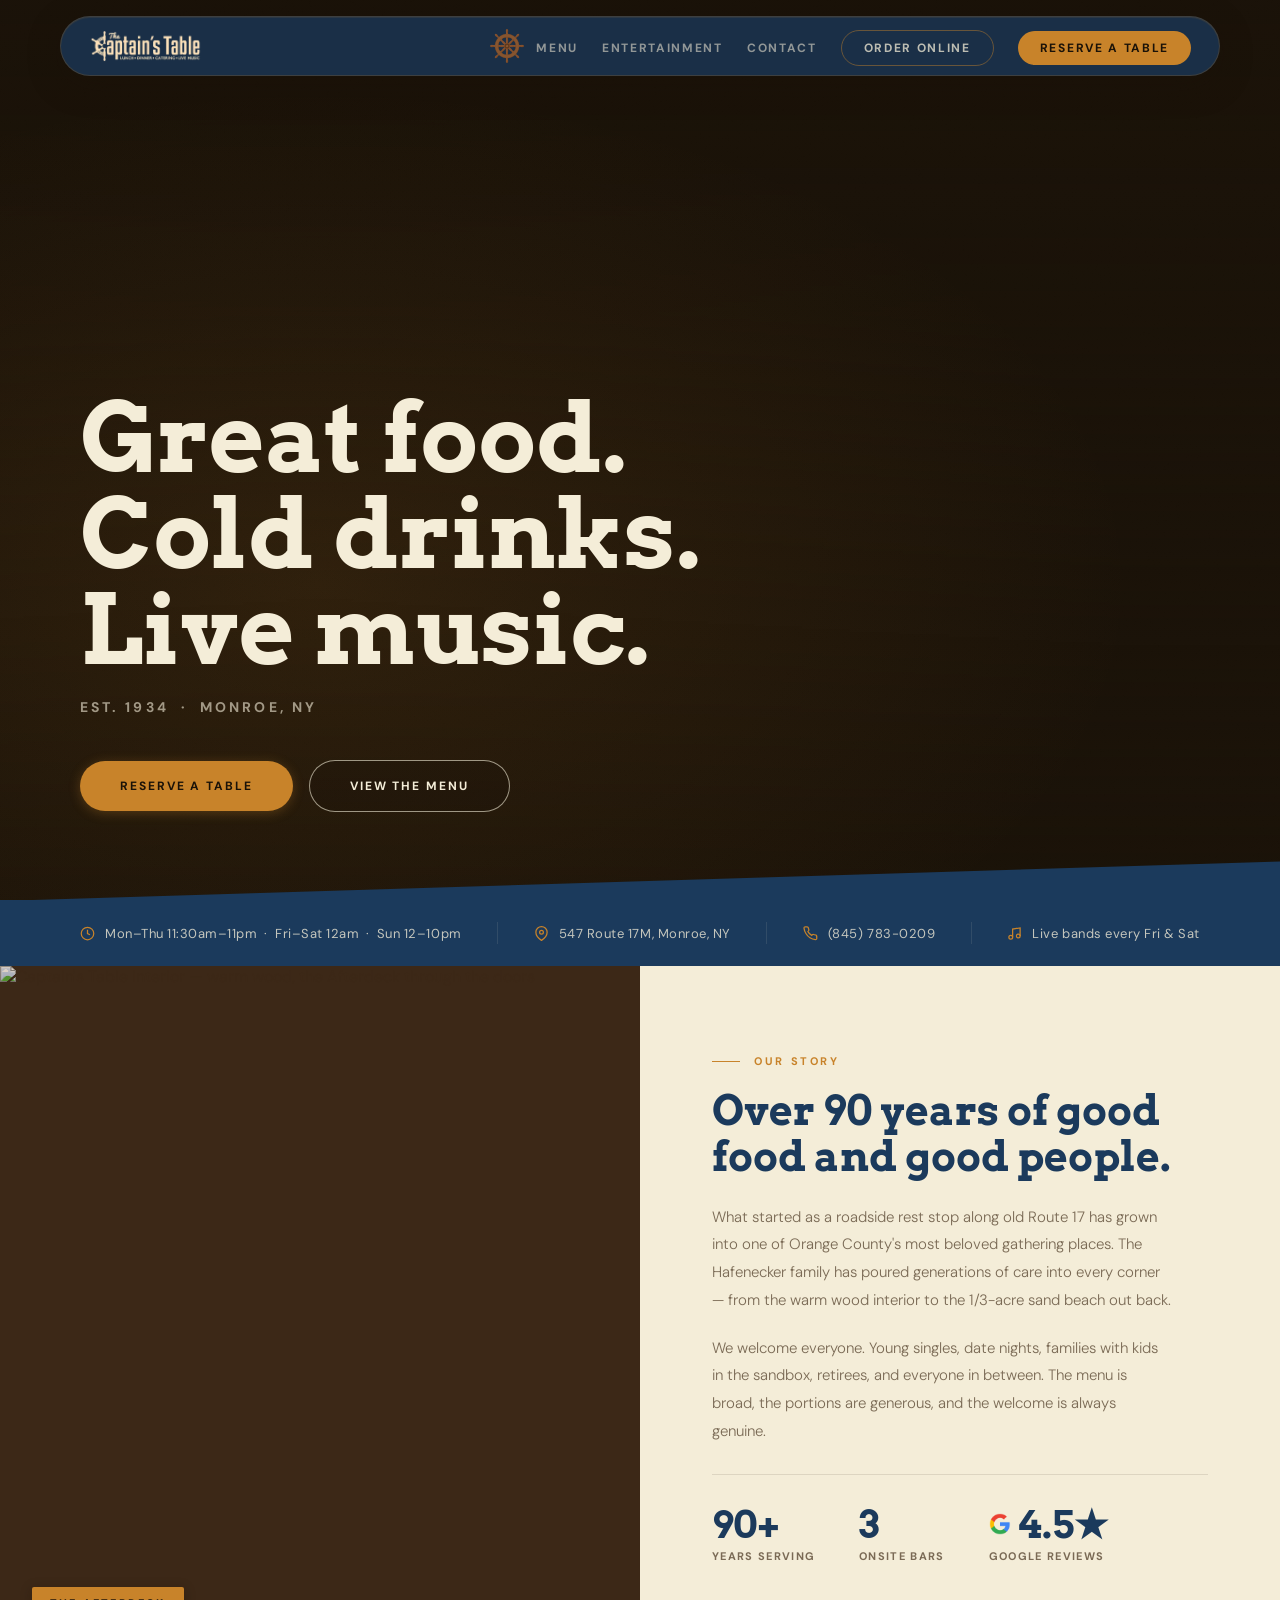
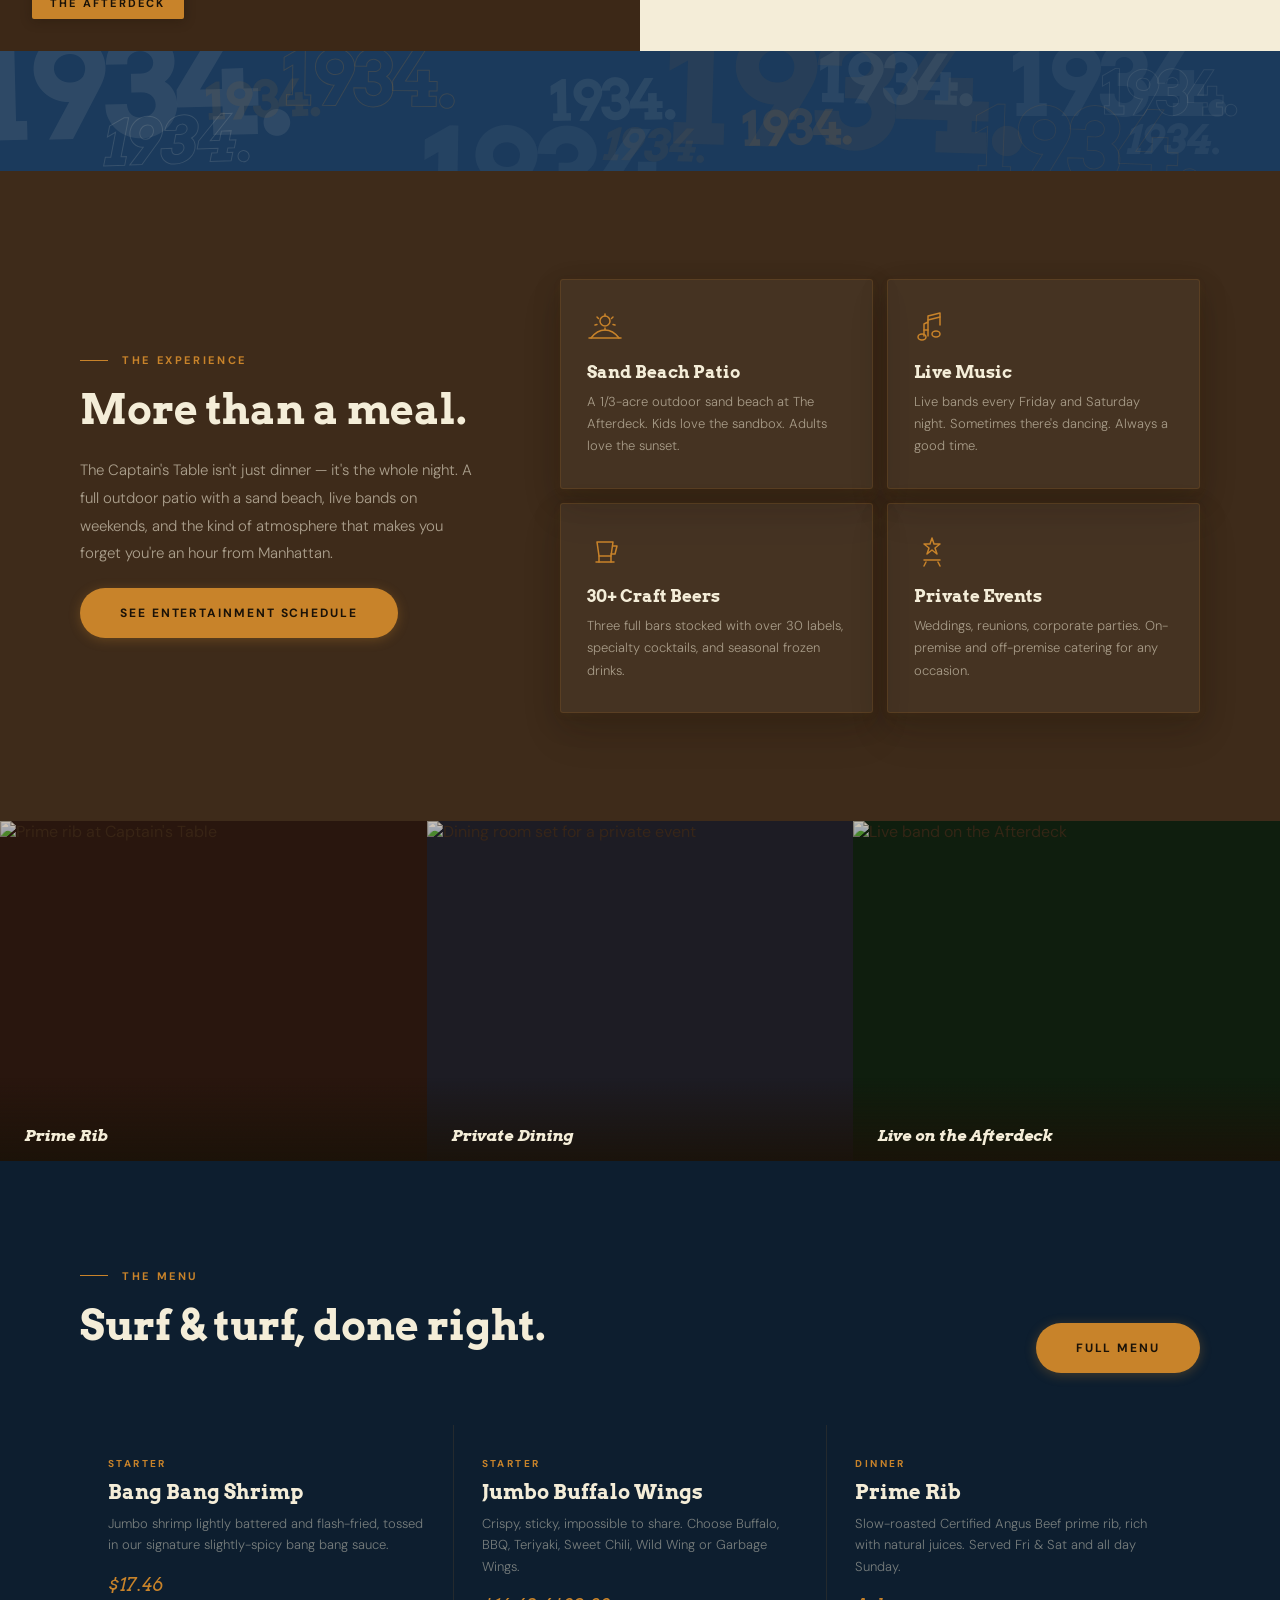
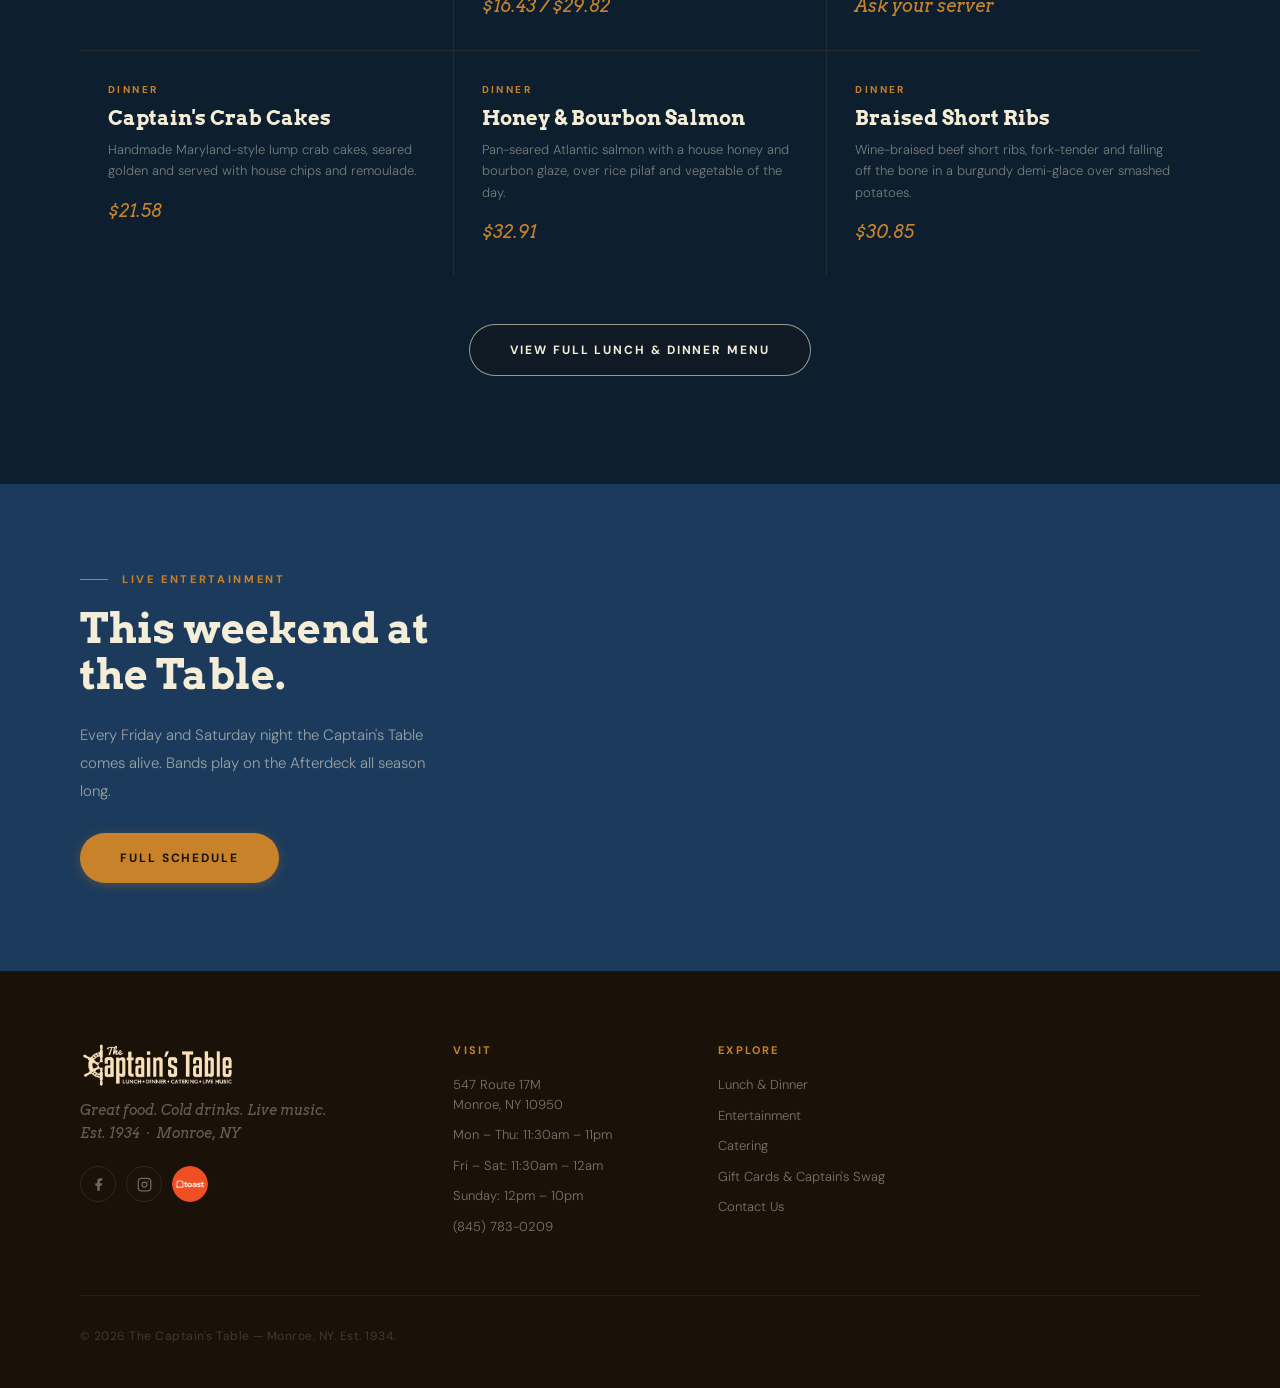
==== commit 48830551: "Remove 'Redesign concept' label from all footers Co-Authored-By: Claude Sonnet 4.6 <noreply@anthropi" ====
--- a/index.html
+++ b/index.html
@@ -532,7 +532,7 @@
   </div>
   <div class="footer-bottom">
     <span>© 2026 The Captain's Table — Monroe, NY. Est. 1934.</span>
-    <span>Redesign concept</span>
+    
   </div>
 </footer>
 
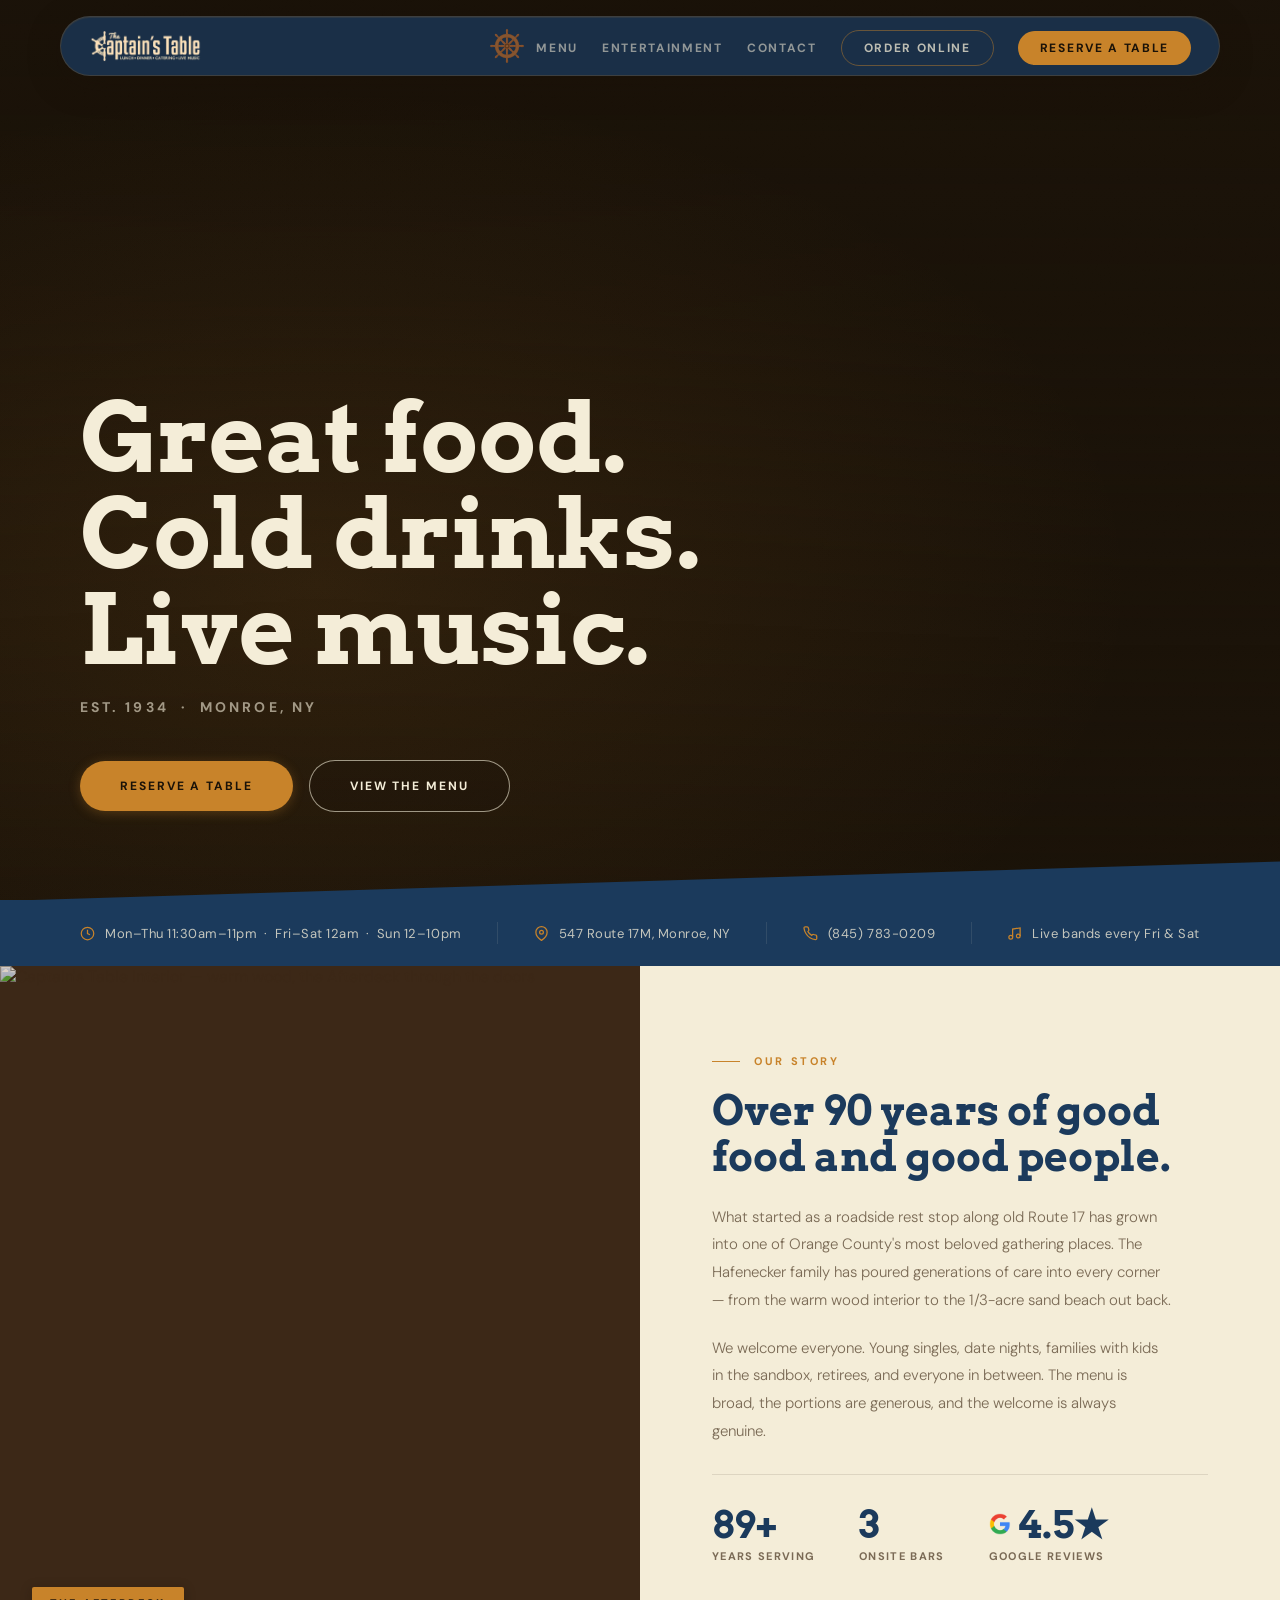
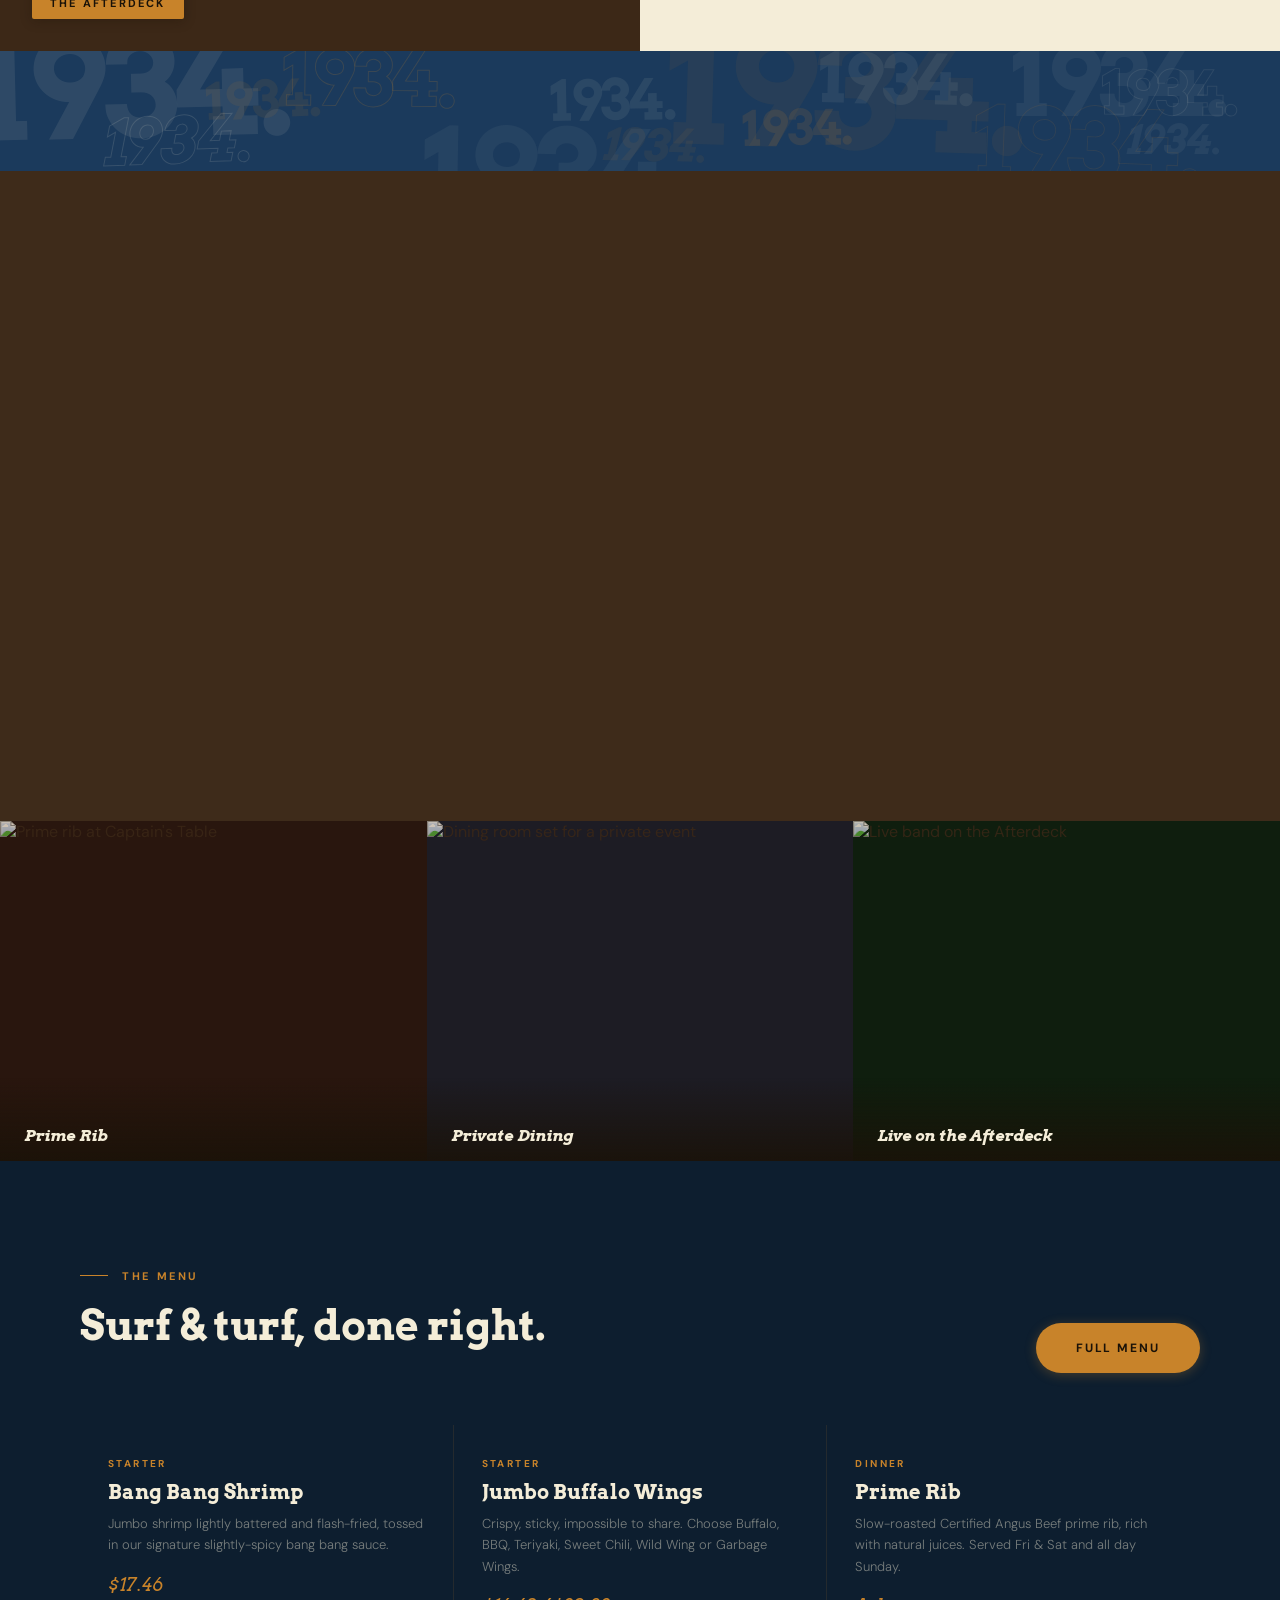
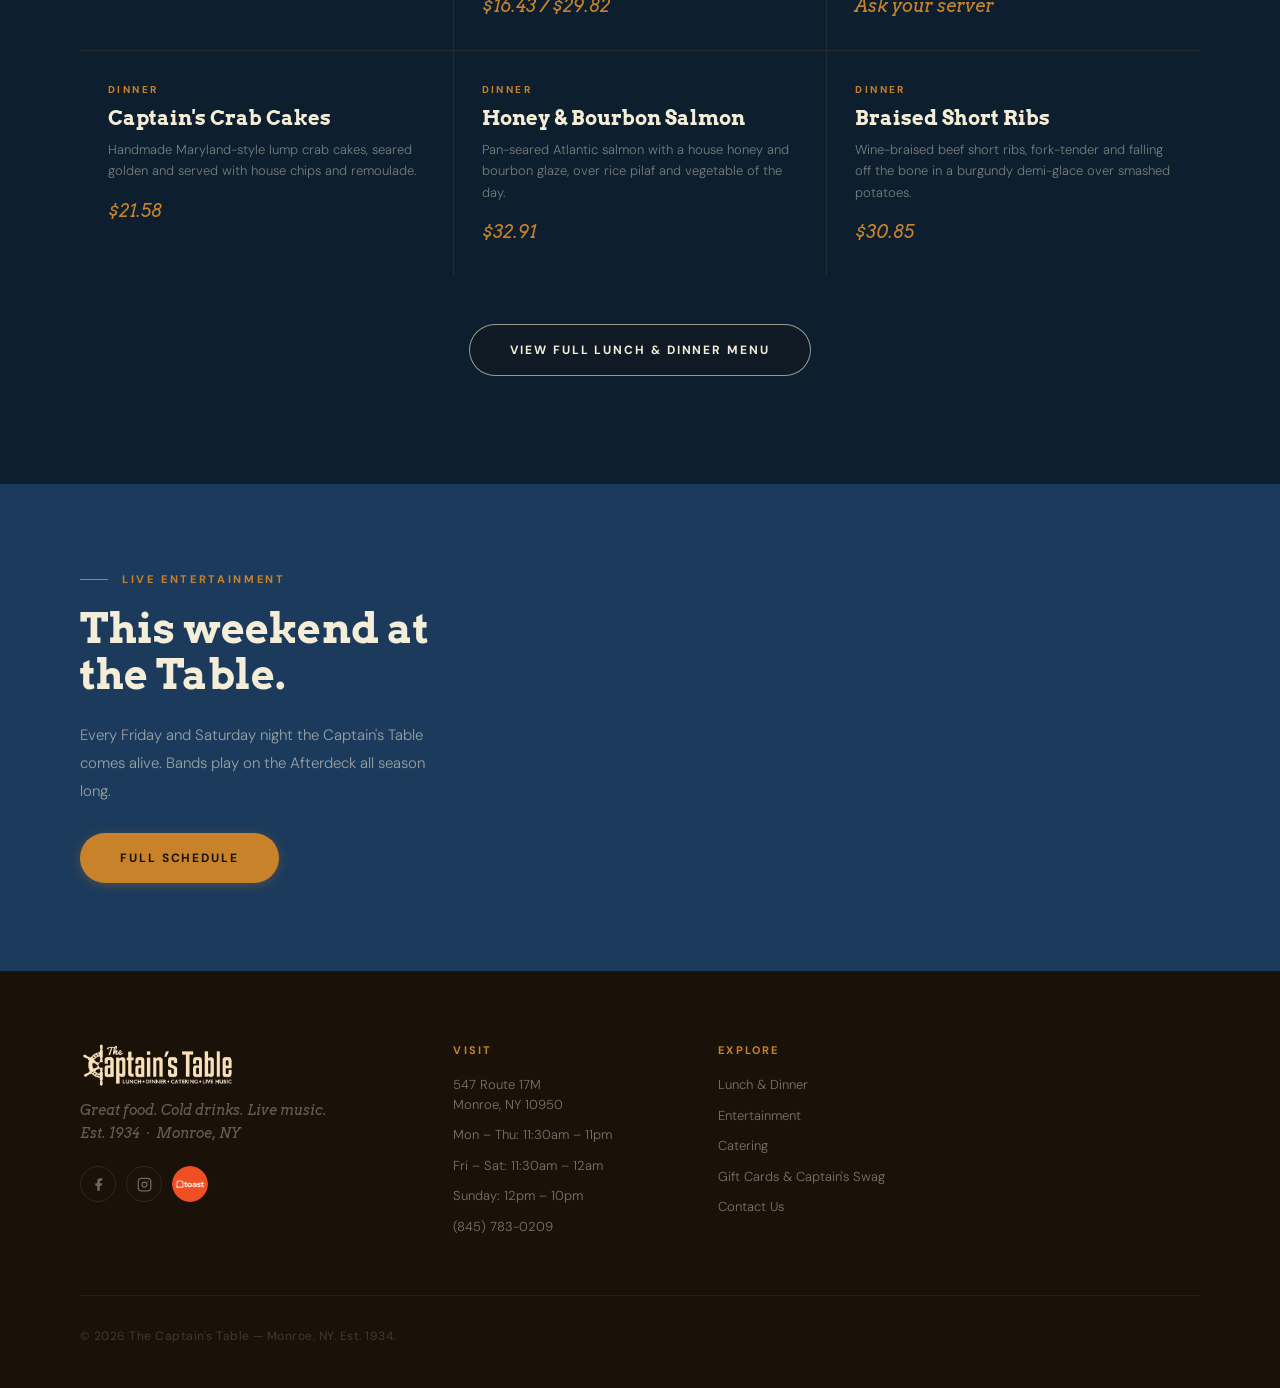
==== commit 21836cb7: "Fix accessibility: footer heading hierarchy h4 -> h3 Co-Authored-By: Claude Sonnet 4.6 <noreply@anth" ====
--- a/index.html
+++ b/index.html
@@ -250,7 +250,7 @@
 .toast-order-btn{display:flex;align-items:center;opacity:1;transition:opacity .2s;flex-shrink:0}
 .toast-order-btn:hover{opacity:.75}
 .toast-order-btn img{border-radius:50%;display:block;width:36px;height:36px}
-.footer-col h4{font-family:var(--sans);font-size:11px;font-weight:700;letter-spacing:.2em;text-transform:uppercase;color:var(--amber);margin-bottom:18px}
+.footer-col h3{font-family:var(--sans);font-size:11px;font-weight:700;letter-spacing:.2em;text-transform:uppercase;color:var(--amber);margin-bottom:18px}
 .footer-col ul{list-style:none}
 .footer-col li{font-family:var(--sans);font-size:13px;font-weight:300;color:rgba(244,237,216,.45);margin-bottom:11px;line-height:1.5}
 .footer-col a{color:rgba(244,237,216,.45);text-decoration:none;transition:color .2s}
@@ -510,7 +510,7 @@
       </div>
     </div>
     <div class="footer-col">
-      <h4>Visit</h4>
+      <h3>Visit</h3>
       <ul>
         <li><a href="https://www.google.com/maps/search/The+Captain%27s+Table+Monroe+NY" target="_blank" rel="noopener">547 Route 17M<br>Monroe, NY 10950</a></li>
         <li>Mon – Thu: 11:30am – 11pm</li>
@@ -520,7 +520,7 @@
       </ul>
     </div>
     <div class="footer-col">
-      <h4>Explore</h4>
+      <h3>Explore</h3>
       <ul>
         <li><a href="menu.html">Lunch &amp; Dinner</a></li>
         <li><a href="events.html">Entertainment</a></li>
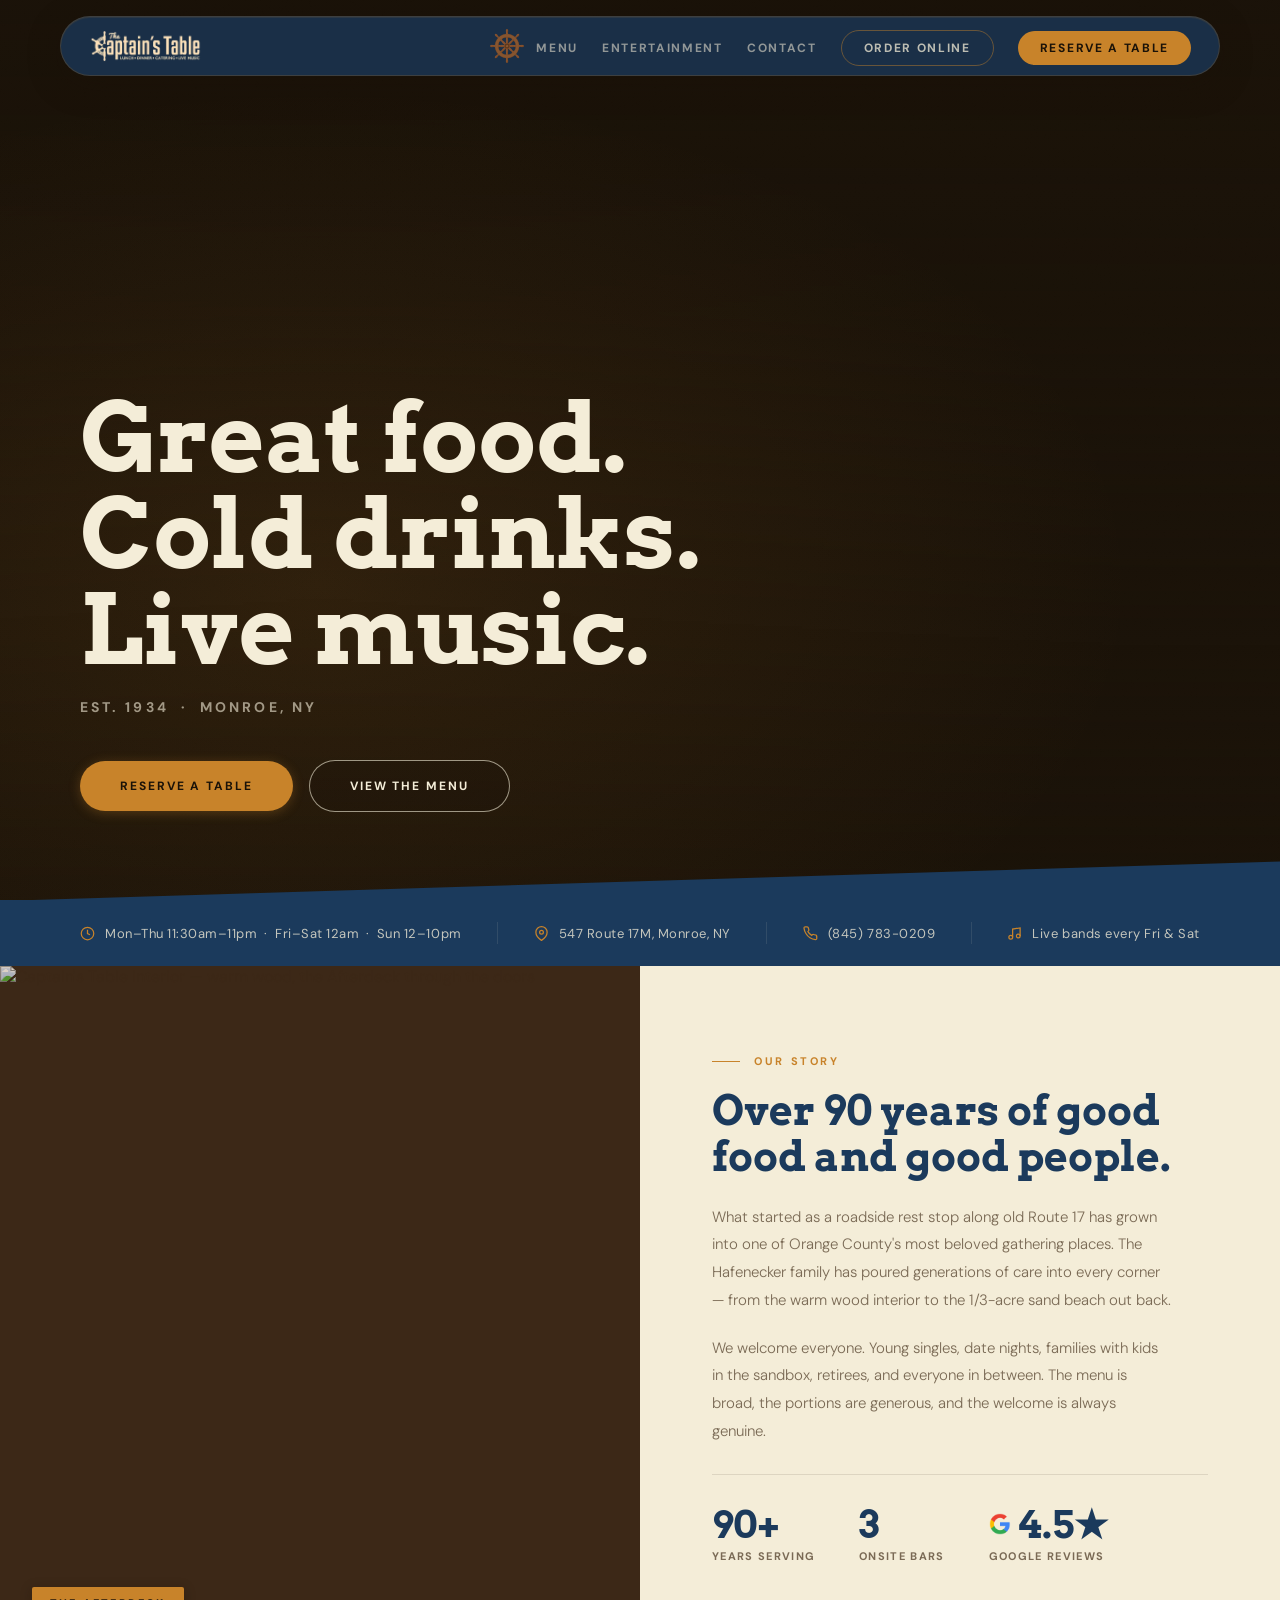
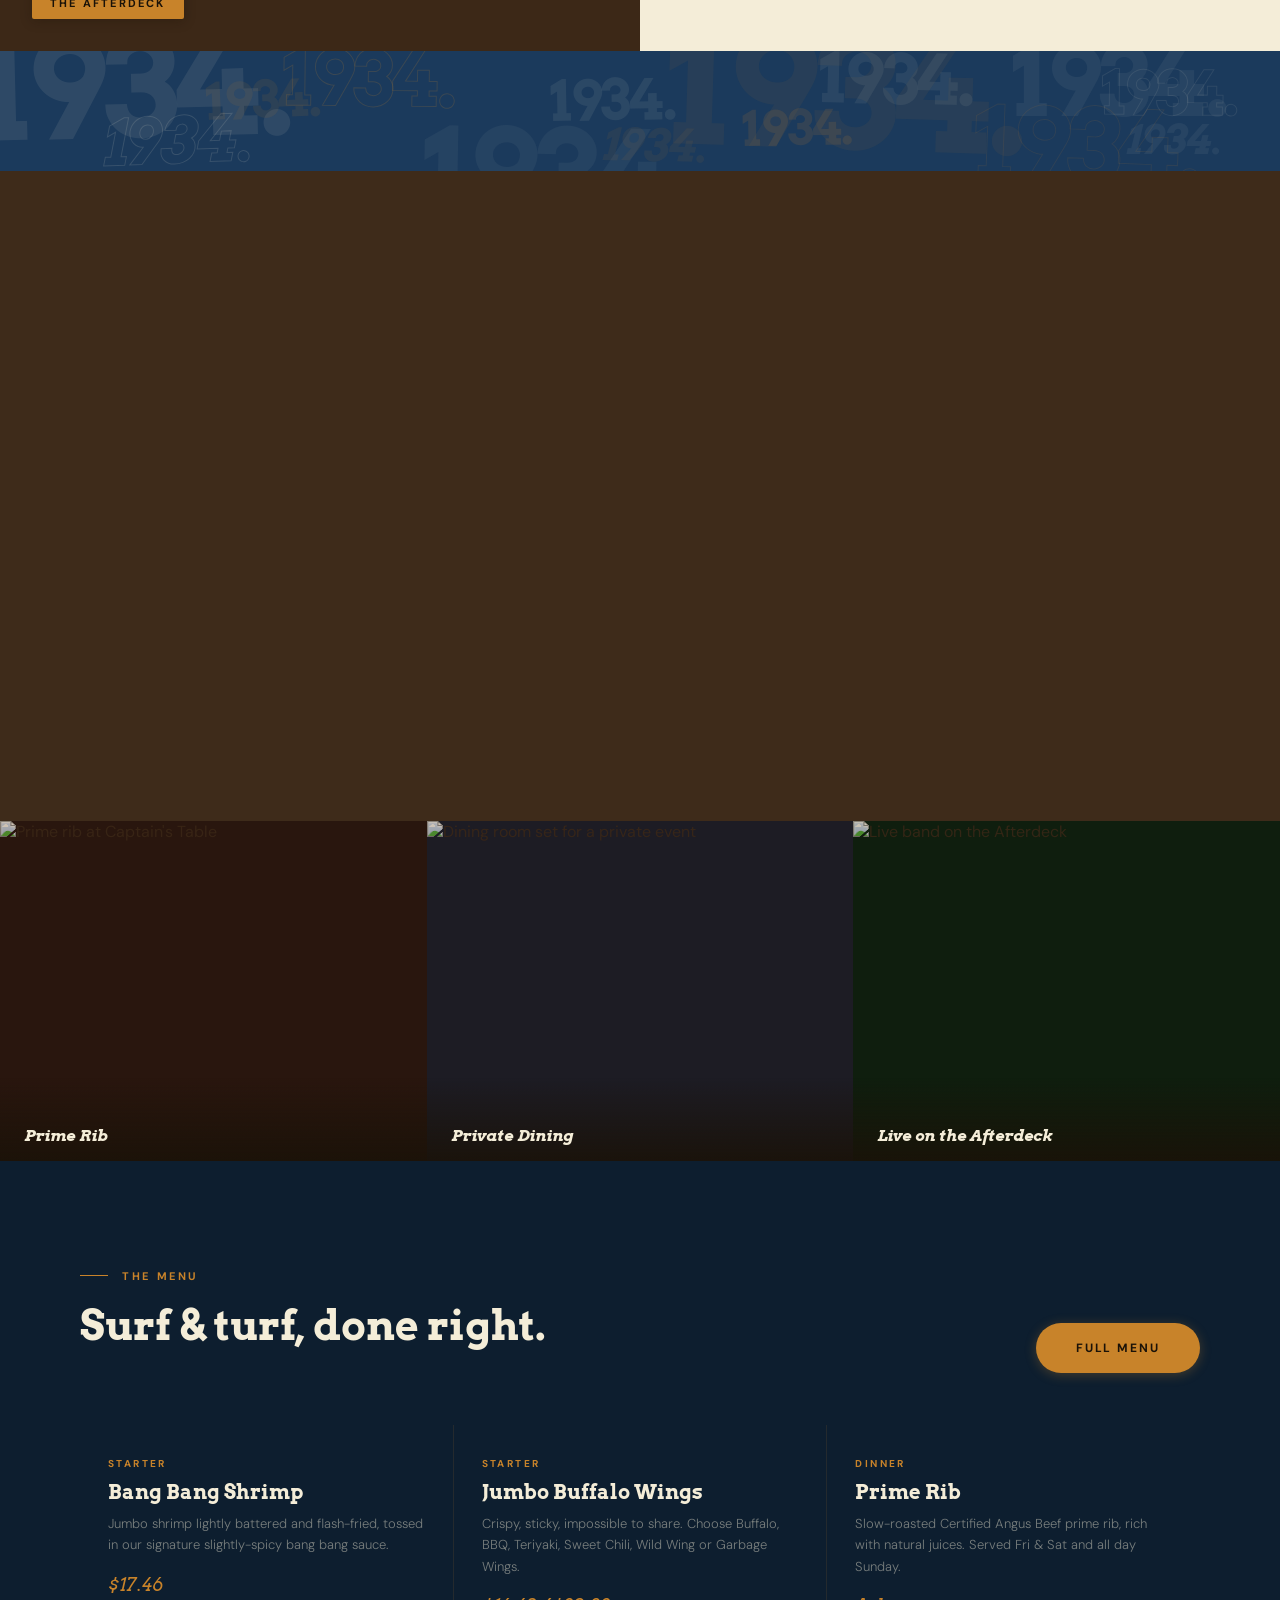
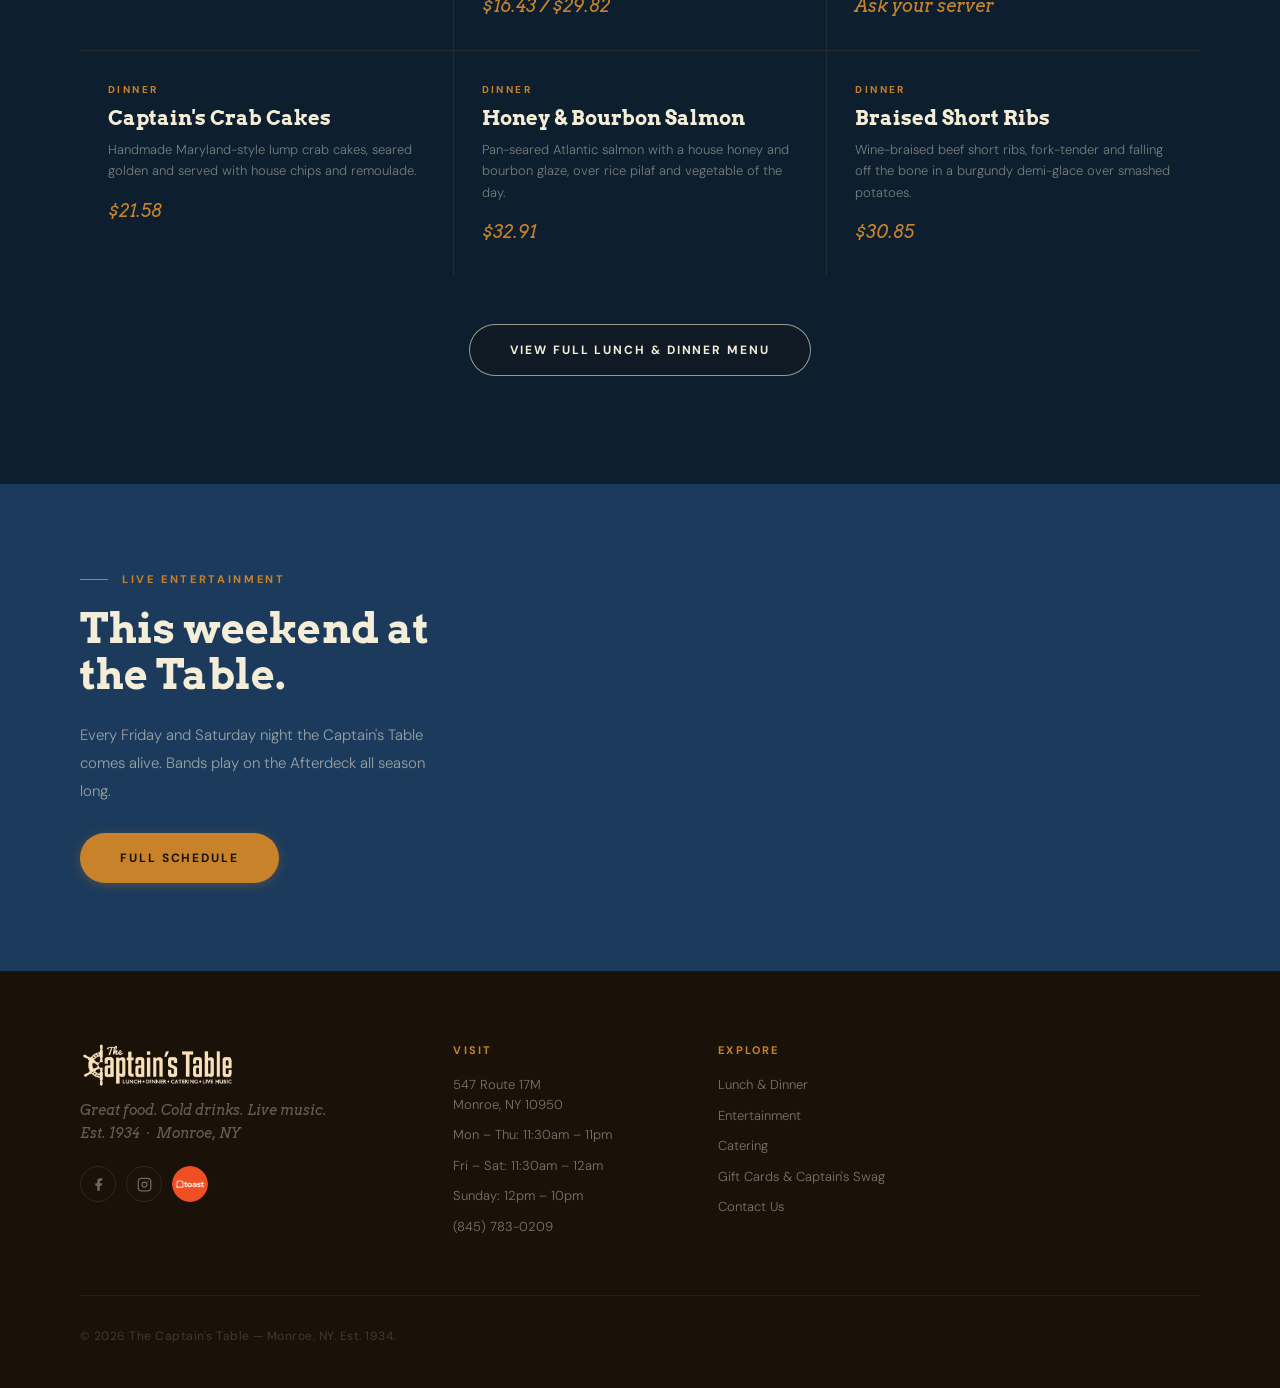
==== commit f30f9e64: "Add 'Add to Calendar' buttons to event rows on events and homepage - Added Google Calendar deep-link" ====
--- a/index.html
+++ b/index.html
@@ -236,6 +236,9 @@
 .schedule-row.is-tonight .schedule-band{color:var(--amber)}
 .schedule-row.is-tomorrow{background:rgba(200,131,42,.05);border-left-color:rgba(200,131,42,.35)}
 .schedule-row.is-dim{opacity:.3;pointer-events:none}
+.cal-btn{display:inline-flex;align-items:center;gap:6px;padding:5px 11px;border-radius:3px;border:1px solid rgba(200,131,42,.45);color:var(--amber);font-family:var(--sans);font-size:10px;font-weight:700;letter-spacing:.1em;text-transform:uppercase;text-decoration:none;flex-shrink:0;white-space:nowrap;transition:background .2s,border-color .2s}
+.cal-btn:hover{background:rgba(200,131,42,.14);border-color:var(--amber)}
+.cal-btn:focus-visible{outline:2px solid var(--amber);outline-offset:2px}
 .tonight-badge{font-family:var(--sans);font-size:10px;font-weight:700;letter-spacing:.15em;text-transform:uppercase;color:var(--navy);background:var(--amber);padding:3px 9px;border-radius:2px;flex-shrink:0}
 .tomorrow-badge{font-family:var(--sans);font-size:10px;font-weight:700;letter-spacing:.15em;text-transform:uppercase;color:var(--amber);background:rgba(200,131,42,.18);padding:3px 9px;border-radius:2px;flex-shrink:0}
 
@@ -636,6 +639,8 @@
   const SD=['Sun','Mon','Tue','Wed','Thu','Fri','Sat'];
   const SM=['Jan','Feb','Mar','Apr','May','Jun','Jul','Aug','Sep','Oct','Nov','Dec'];
   function fmt(dt){const h=dt.getHours(),m=dt.getMinutes(),ap=h>=12?'PM':'AM';return(h%12||12)+(m?':'+String(m).padStart(2,'0'):'')+' '+ap;}
+  function gcalDT(dt){const p=n=>String(n).padStart(2,'0');return`${dt.getFullYear()}${p(dt.getMonth()+1)}${p(dt.getDate())}T${p(dt.getHours())}${p(dt.getMinutes())}00`;}
+  function gcalURL(s,en,name){return'https://calendar.google.com/calendar/render?action=TEMPLATE&text='+encodeURIComponent(name+" @ The Captain's Table")+'&dates='+gcalDT(s)+'/'+gcalDT(en)+'&location='+encodeURIComponent("The Captain's Table, 547 Route 17M, Monroe, NY")+'&details='+encodeURIComponent("Live music at The Captain's Table. captainstable.netlify.app/events.html");}
   const now=new Date();
   const todayStr=now.toDateString();
   const tom=new Date(now);tom.setDate(tom.getDate()+1);const tomStr=tom.toDateString();
@@ -652,7 +657,8 @@
     if(isTonight)anyTonight=true;
     const cls='schedule-row reveal'+(i>0?' reveal-d'+i:'')+(isTonight?' is-tonight':'')+(isTomorrow?' is-tomorrow':'');
     const label=liveNow?'Live Now · ':isTonight?'Tonight · ':isTomorrow?'Tomorrow · ':'';
-    html+=`<div class="${cls}"><span class="schedule-day">${SD[e.s.getDay()]}, ${SM[e.s.getMonth()]} ${e.s.getDate()}</span><span class="schedule-band">${e.summary}</span><span class="schedule-time">${label}${fmt(e.s)} – ${fmt(e.en)}</span></div>`;
+    const calSVG='<svg xmlns="http://www.w3.org/2000/svg" width="13" height="13" viewBox="0 0 24 24" fill="none" stroke="currentColor" stroke-width="2.5" stroke-linecap="round" stroke-linejoin="round"><rect x="3" y="4" width="18" height="18" rx="2" ry="2"></rect><line x1="16" y1="2" x2="16" y2="6"></line><line x1="8" y1="2" x2="8" y2="6"></line><line x1="3" y1="10" x2="21" y2="10"></line></svg>Add to Calendar';
+    html+=`<div class="${cls}"><span class="schedule-day">${SD[e.s.getDay()]}, ${SM[e.s.getMonth()]} ${e.s.getDate()}</span><span class="schedule-band">${e.summary}</span><span class="schedule-time">${label}${fmt(e.s)} – ${fmt(e.en)}</span><a class="cal-btn" href="${gcalURL(e.s,e.en,e.summary)}" target="_blank" rel="noopener" aria-label="Add ${e.summary} to Google Calendar">${calSVG}</a></div>`;
   });
   container.innerHTML=html;
   if(anyLive){headlineEl.textContent='Live at the Table.';liveEl.style.display='flex';}
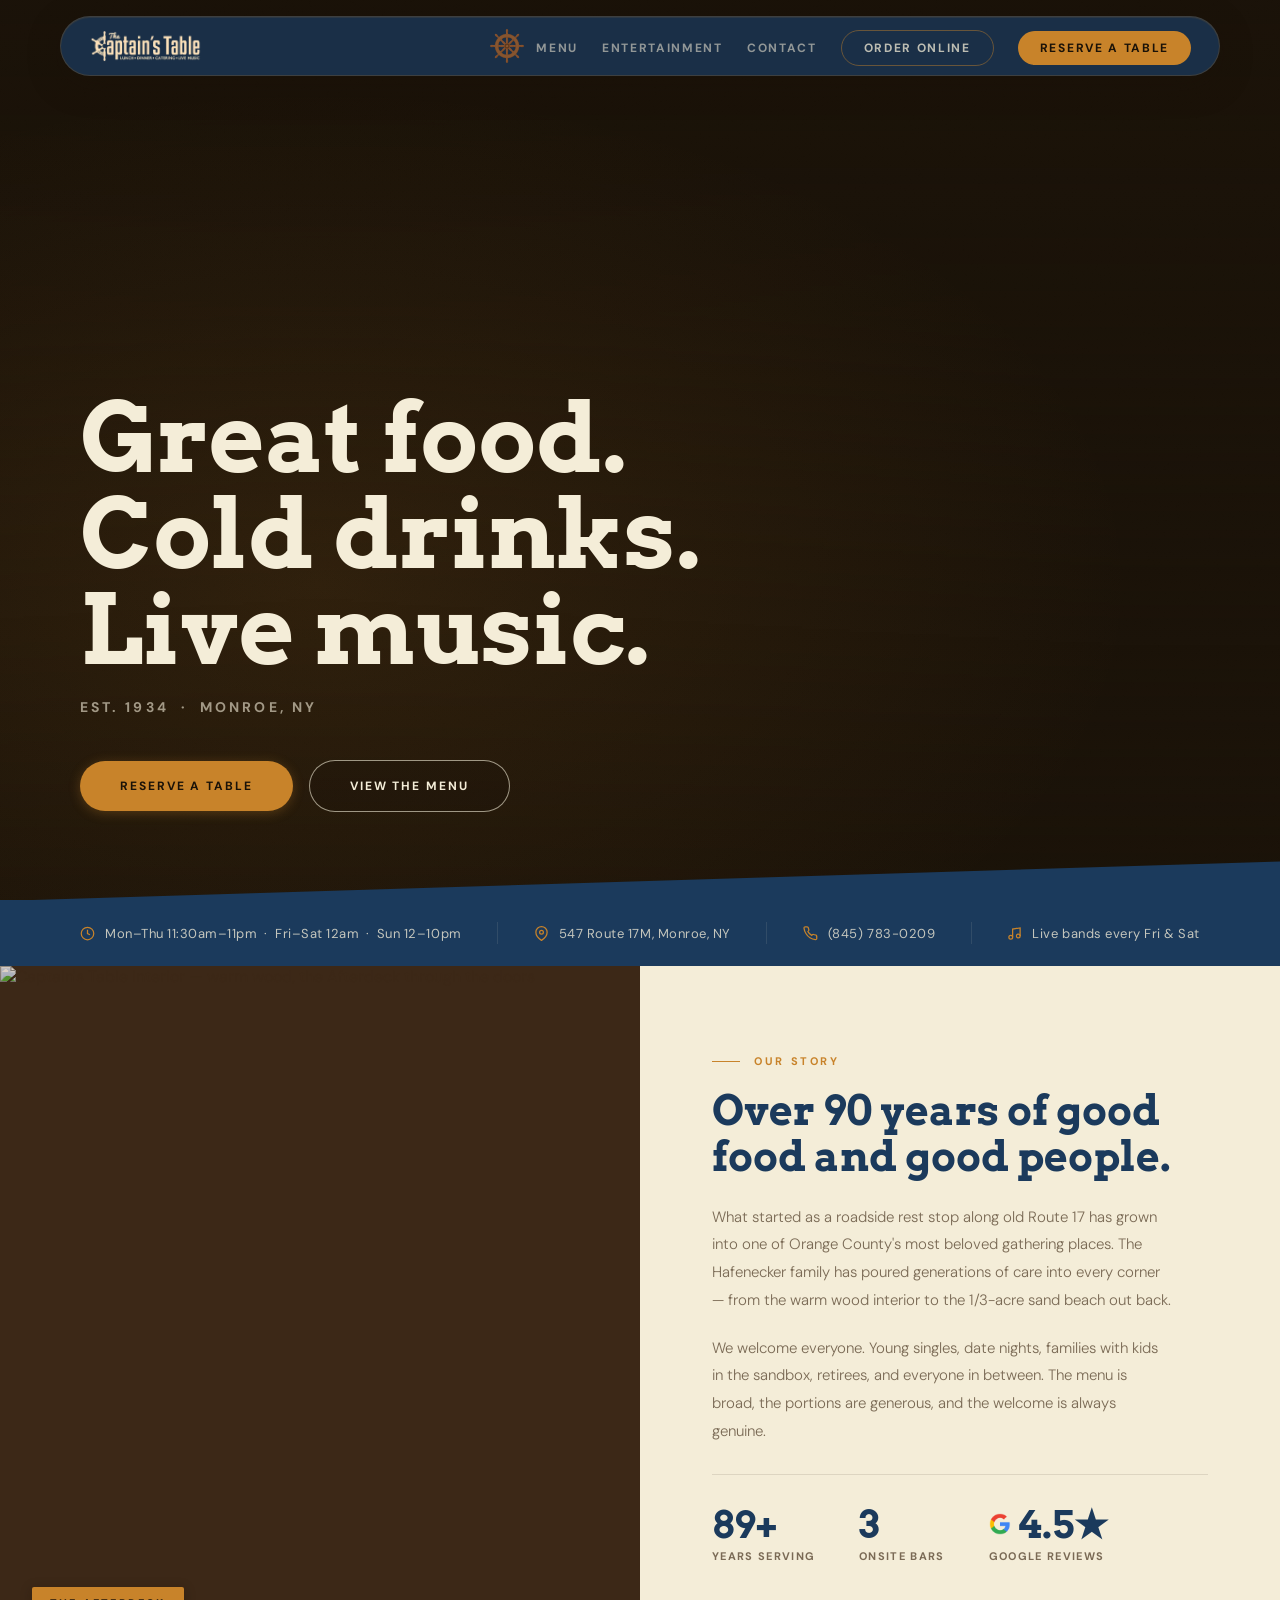
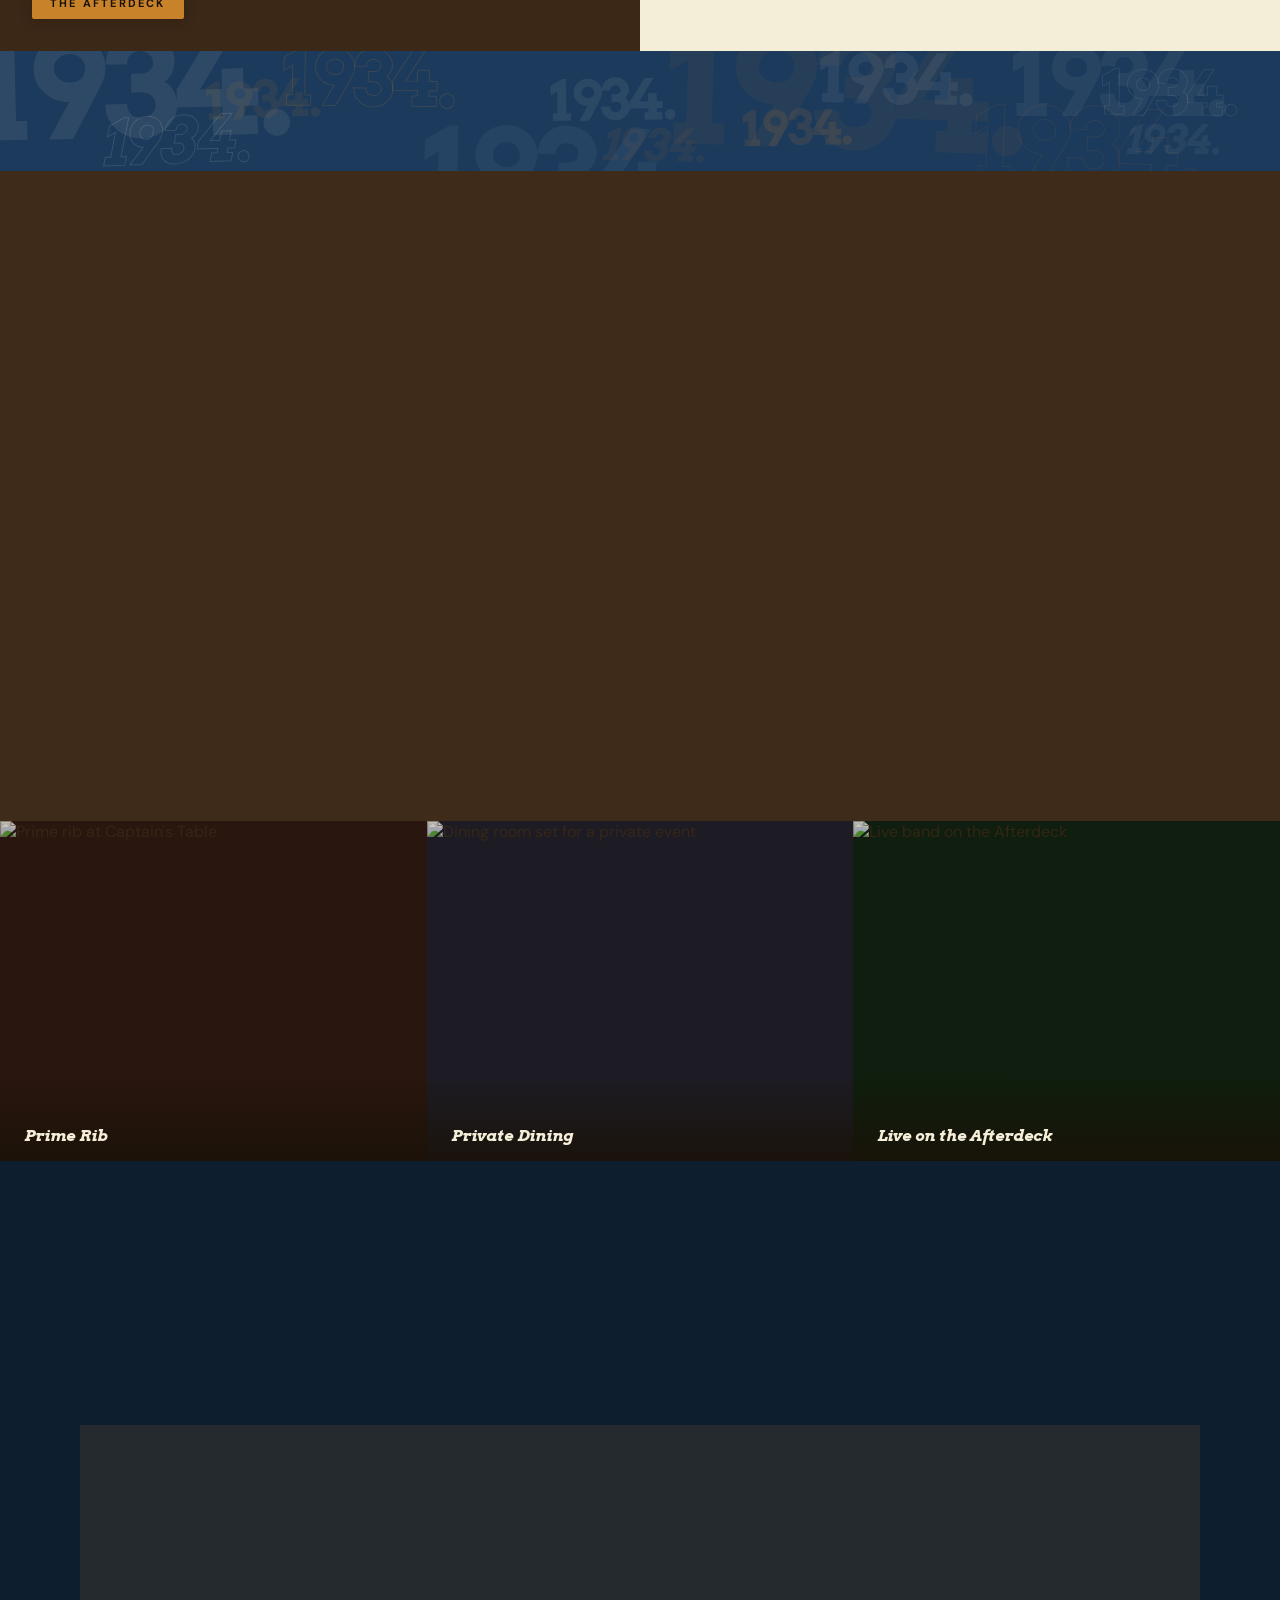
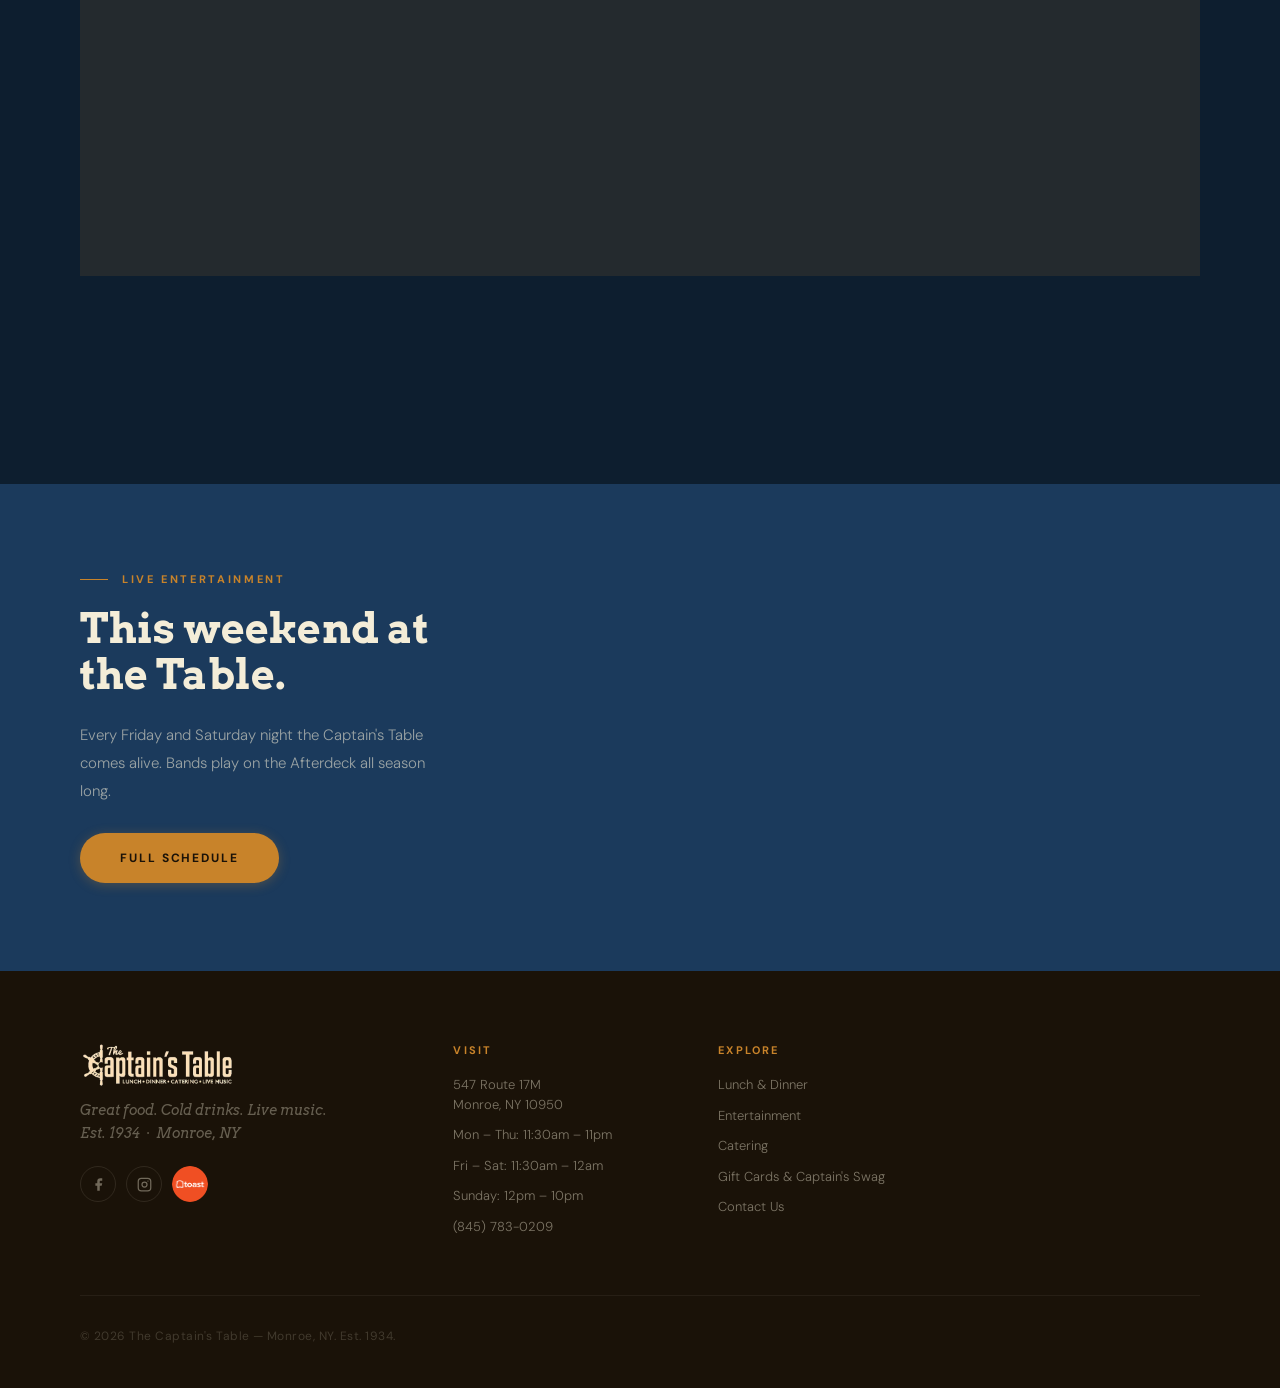
==== commit 9ccc2e41: "Clean up canonical and og:url to use pretty URLs (no .html extension) All 5 subpages updated to use " ====
--- a/index.html
+++ b/index.html
@@ -640,7 +640,7 @@
   const SM=['Jan','Feb','Mar','Apr','May','Jun','Jul','Aug','Sep','Oct','Nov','Dec'];
   function fmt(dt){const h=dt.getHours(),m=dt.getMinutes(),ap=h>=12?'PM':'AM';return(h%12||12)+(m?':'+String(m).padStart(2,'0'):'')+' '+ap;}
   function gcalDT(dt){const p=n=>String(n).padStart(2,'0');return`${dt.getFullYear()}${p(dt.getMonth()+1)}${p(dt.getDate())}T${p(dt.getHours())}${p(dt.getMinutes())}00`;}
-  function gcalURL(s,en,name){return'https://calendar.google.com/calendar/render?action=TEMPLATE&text='+encodeURIComponent(name+" @ The Captain's Table")+'&dates='+gcalDT(s)+'/'+gcalDT(en)+'&location='+encodeURIComponent("The Captain's Table, 547 Route 17M, Monroe, NY")+'&details='+encodeURIComponent("Live music at The Captain's Table. captainstable.netlify.app/events.html");}
+  function gcalURL(s,en,name){return'https://calendar.google.com/calendar/render?action=TEMPLATE&text='+encodeURIComponent(name+" @ The Captain's Table")+'&dates='+gcalDT(s)+'/'+gcalDT(en)+'&location='+encodeURIComponent("The Captain's Table, 547 Route 17M, Monroe, NY")+'&details='+encodeURIComponent("Live music at The Captain's Table. captainstable.netlify.app/events");}
   const now=new Date();
   const todayStr=now.toDateString();
   const tom=new Date(now);tom.setDate(tom.getDate()+1);const tomStr=tom.toDateString();
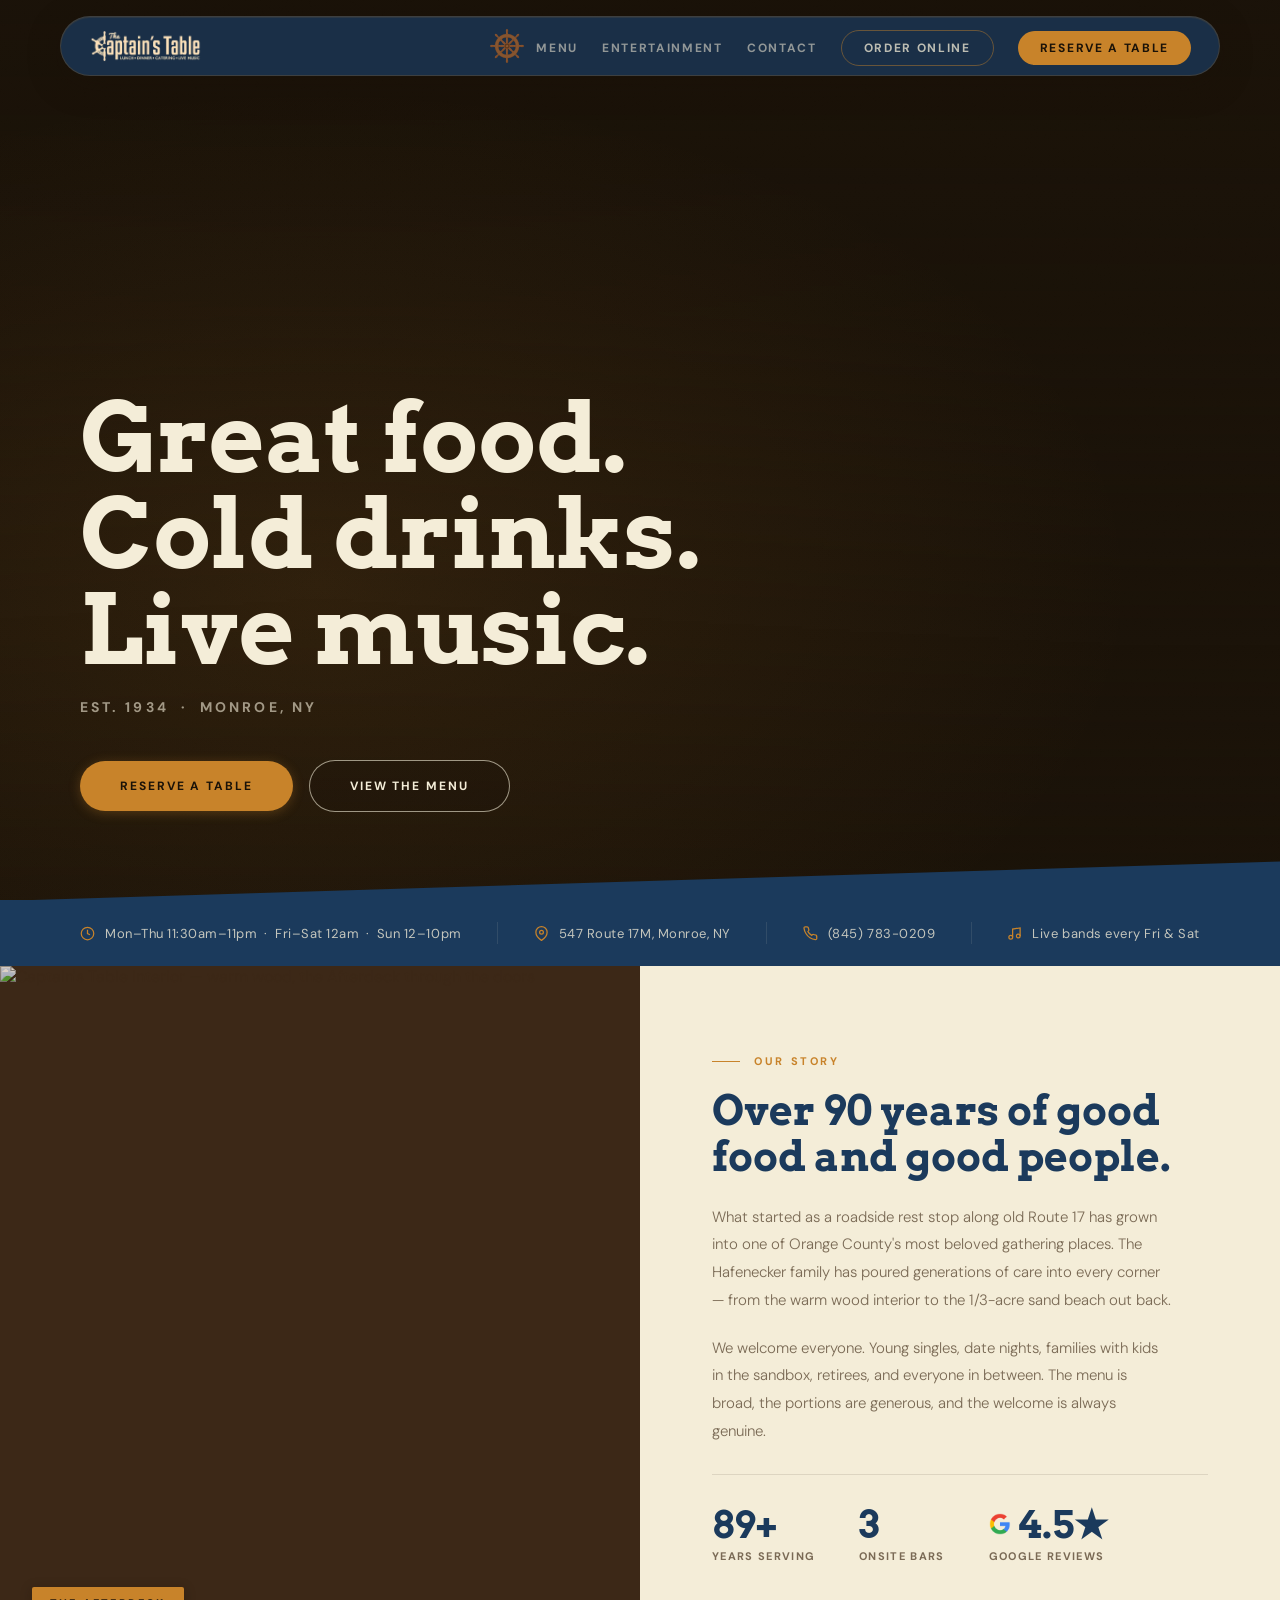
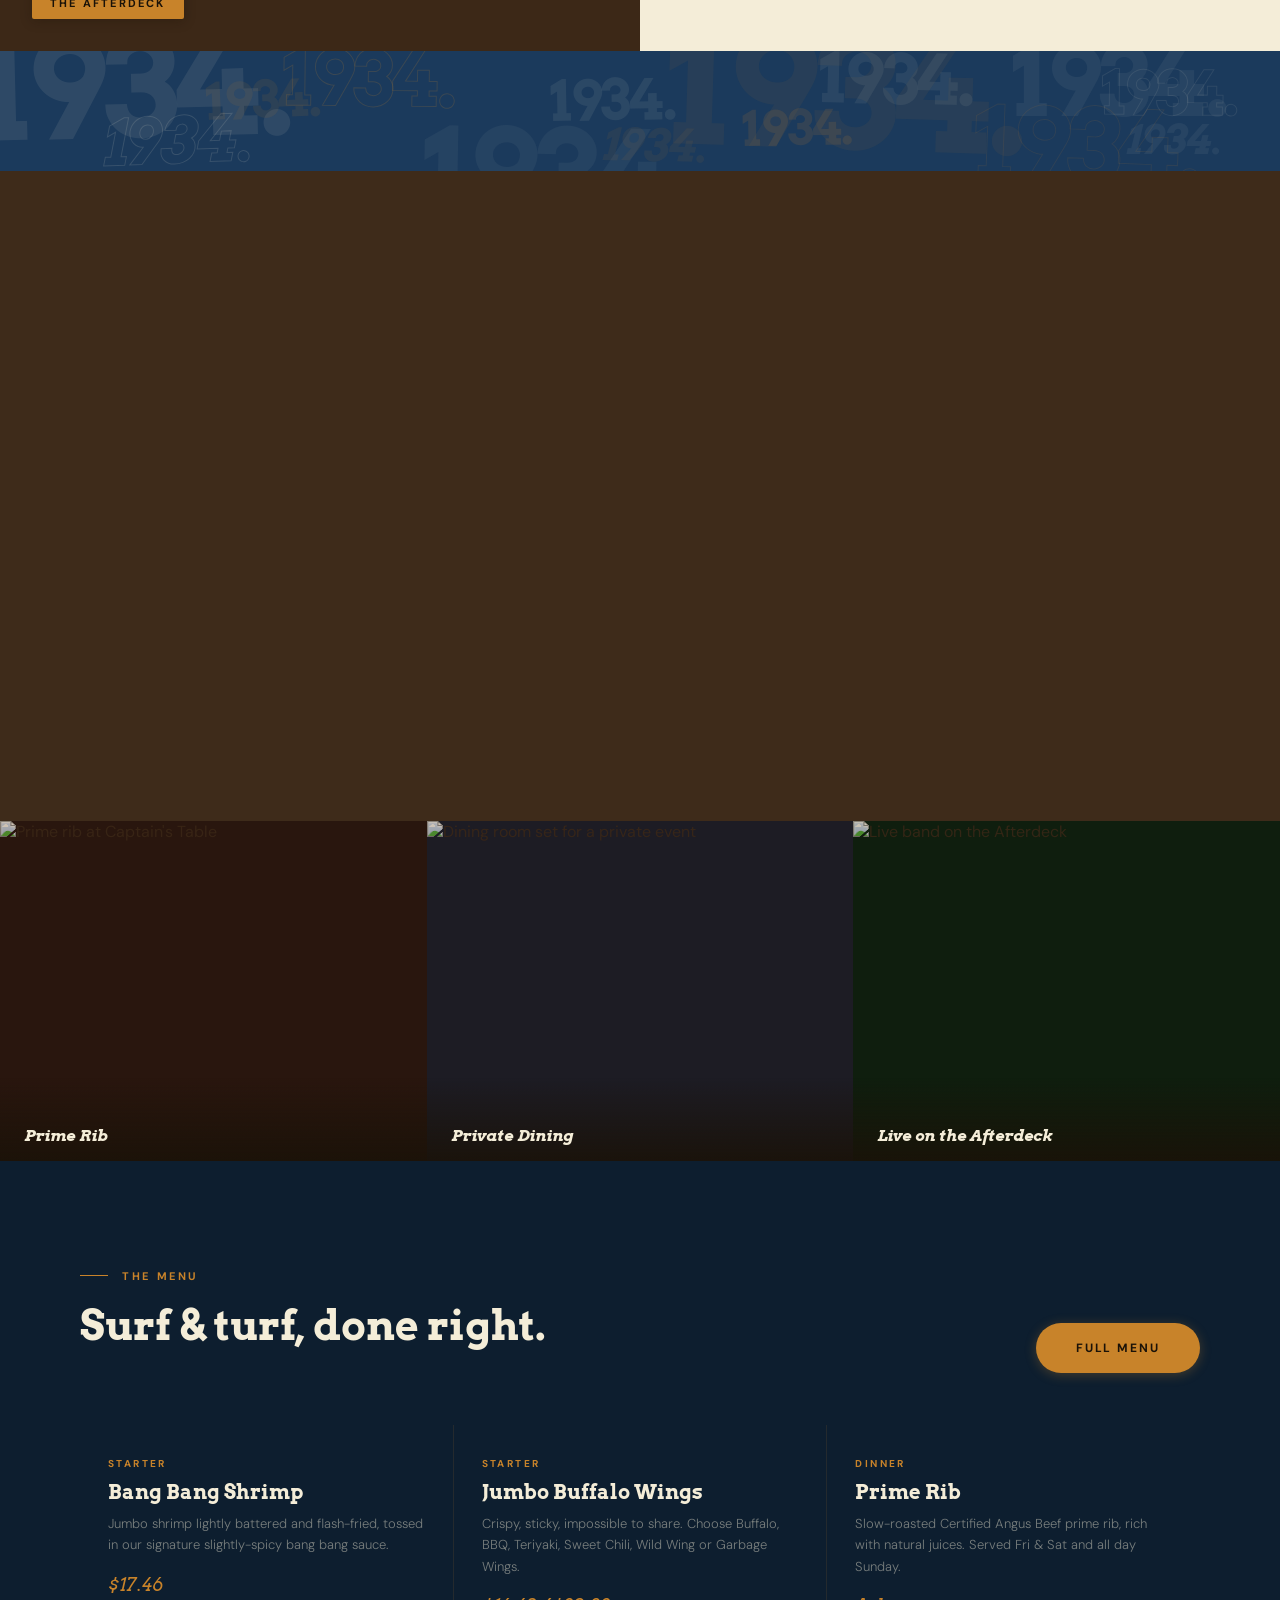
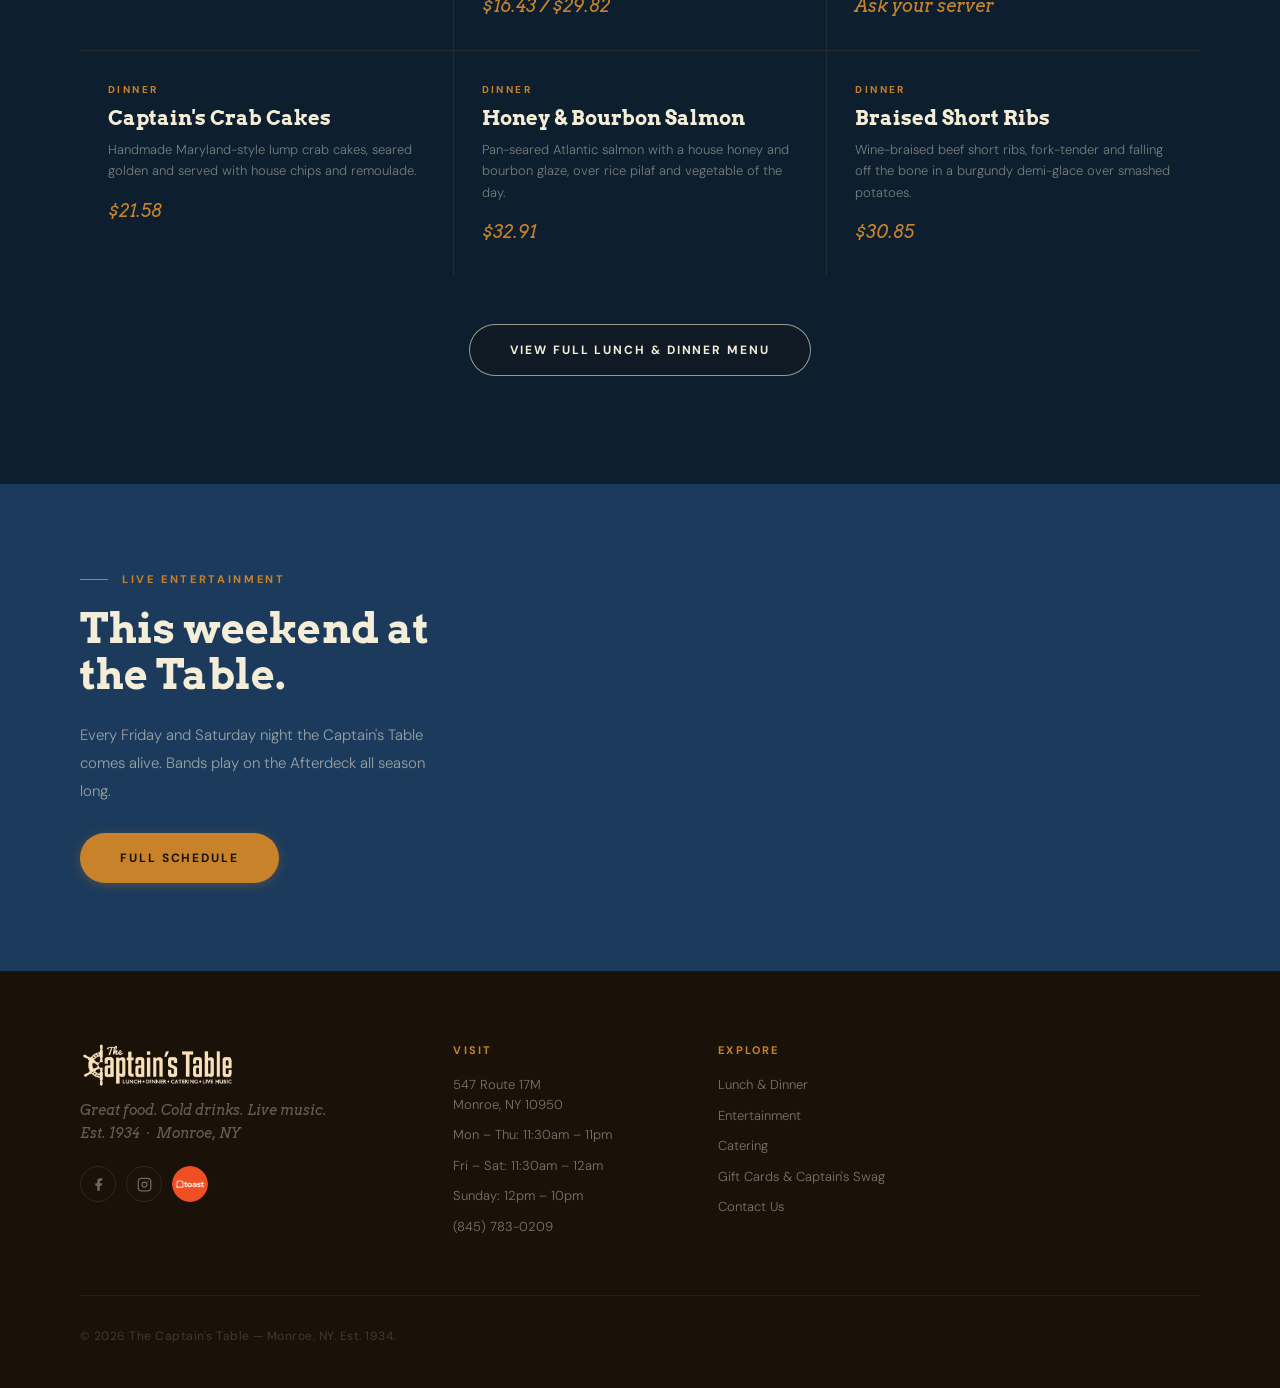
==== commit b88ffbc7: "Fix mobile horizontal scroll caused by overflow-x and cal-btn row overflow Add overflow-x:hidden to " ====
--- a/index.html
+++ b/index.html
@@ -83,7 +83,7 @@
   --sans:'DM Sans','Helvetica Neue',sans-serif;
   --ease-out:cubic-bezier(.4,0,.2,1);
 }
-html{scroll-behavior:smooth}
+html{scroll-behavior:smooth;overflow-x:hidden}
 body{font-family:var(--sans);background:var(--white);color:var(--brown);overflow-x:hidden}
 :focus-visible{outline:2px solid var(--amber);outline-offset:3px;border-radius:2px}
 
@@ -284,6 +284,9 @@
   .photo-cell{flex:0 0 80vw;height:280px;scroll-snap-align:start}
   .menu-section{padding:68px 24px}.menu-header{flex-direction:column;align-items:flex-start;gap:20px}.menu-grid{grid-template-columns:1fr}
   .entertainment{grid-template-columns:1fr;padding:68px 24px;gap:44px}
+  .schedule-row{flex-wrap:wrap;row-gap:4px;column-gap:12px}
+  .schedule-day{min-width:auto;font-size:10px}
+  .schedule-time{width:100%;order:3;font-size:11px;padding-left:0}
   footer{padding:52px 24px 36px}.footer-top{grid-template-columns:1fr;gap:36px}.footer-bottom{flex-direction:column;gap:8px;text-align:center}
 }
 </style>
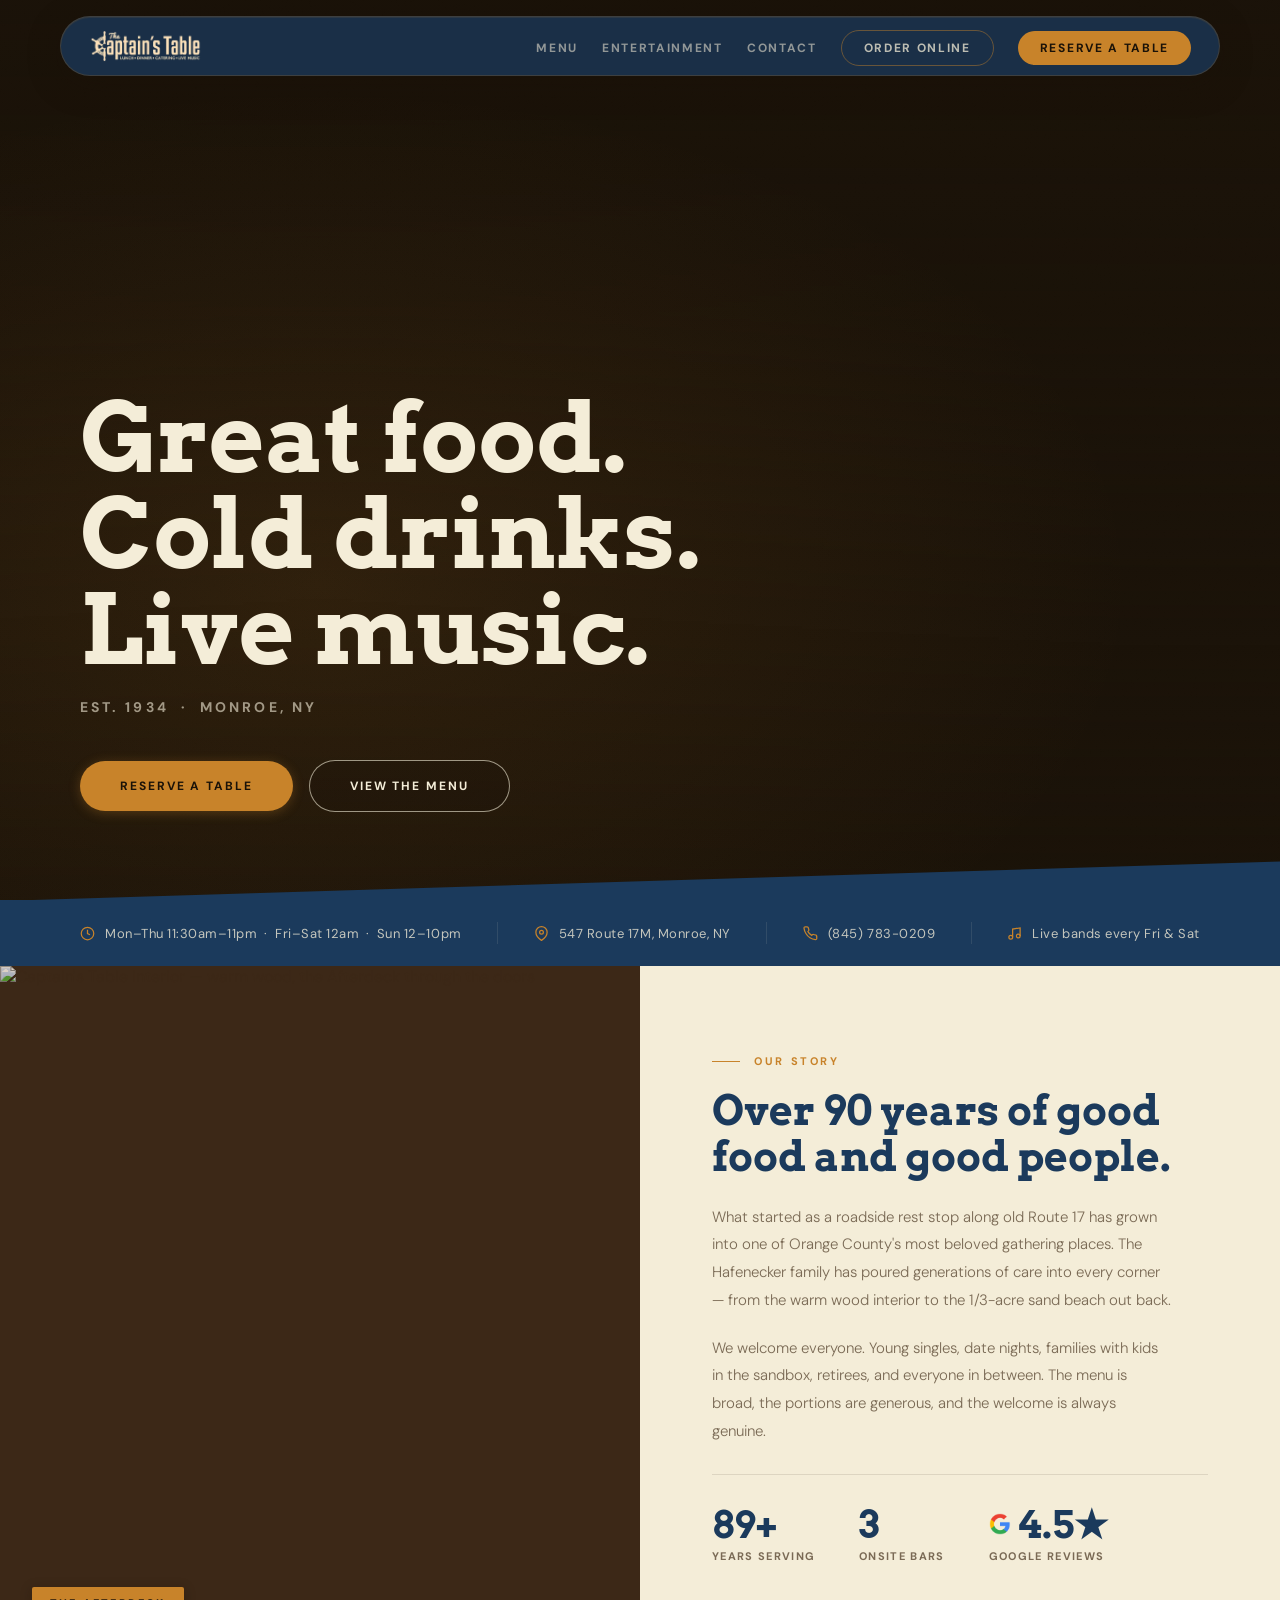
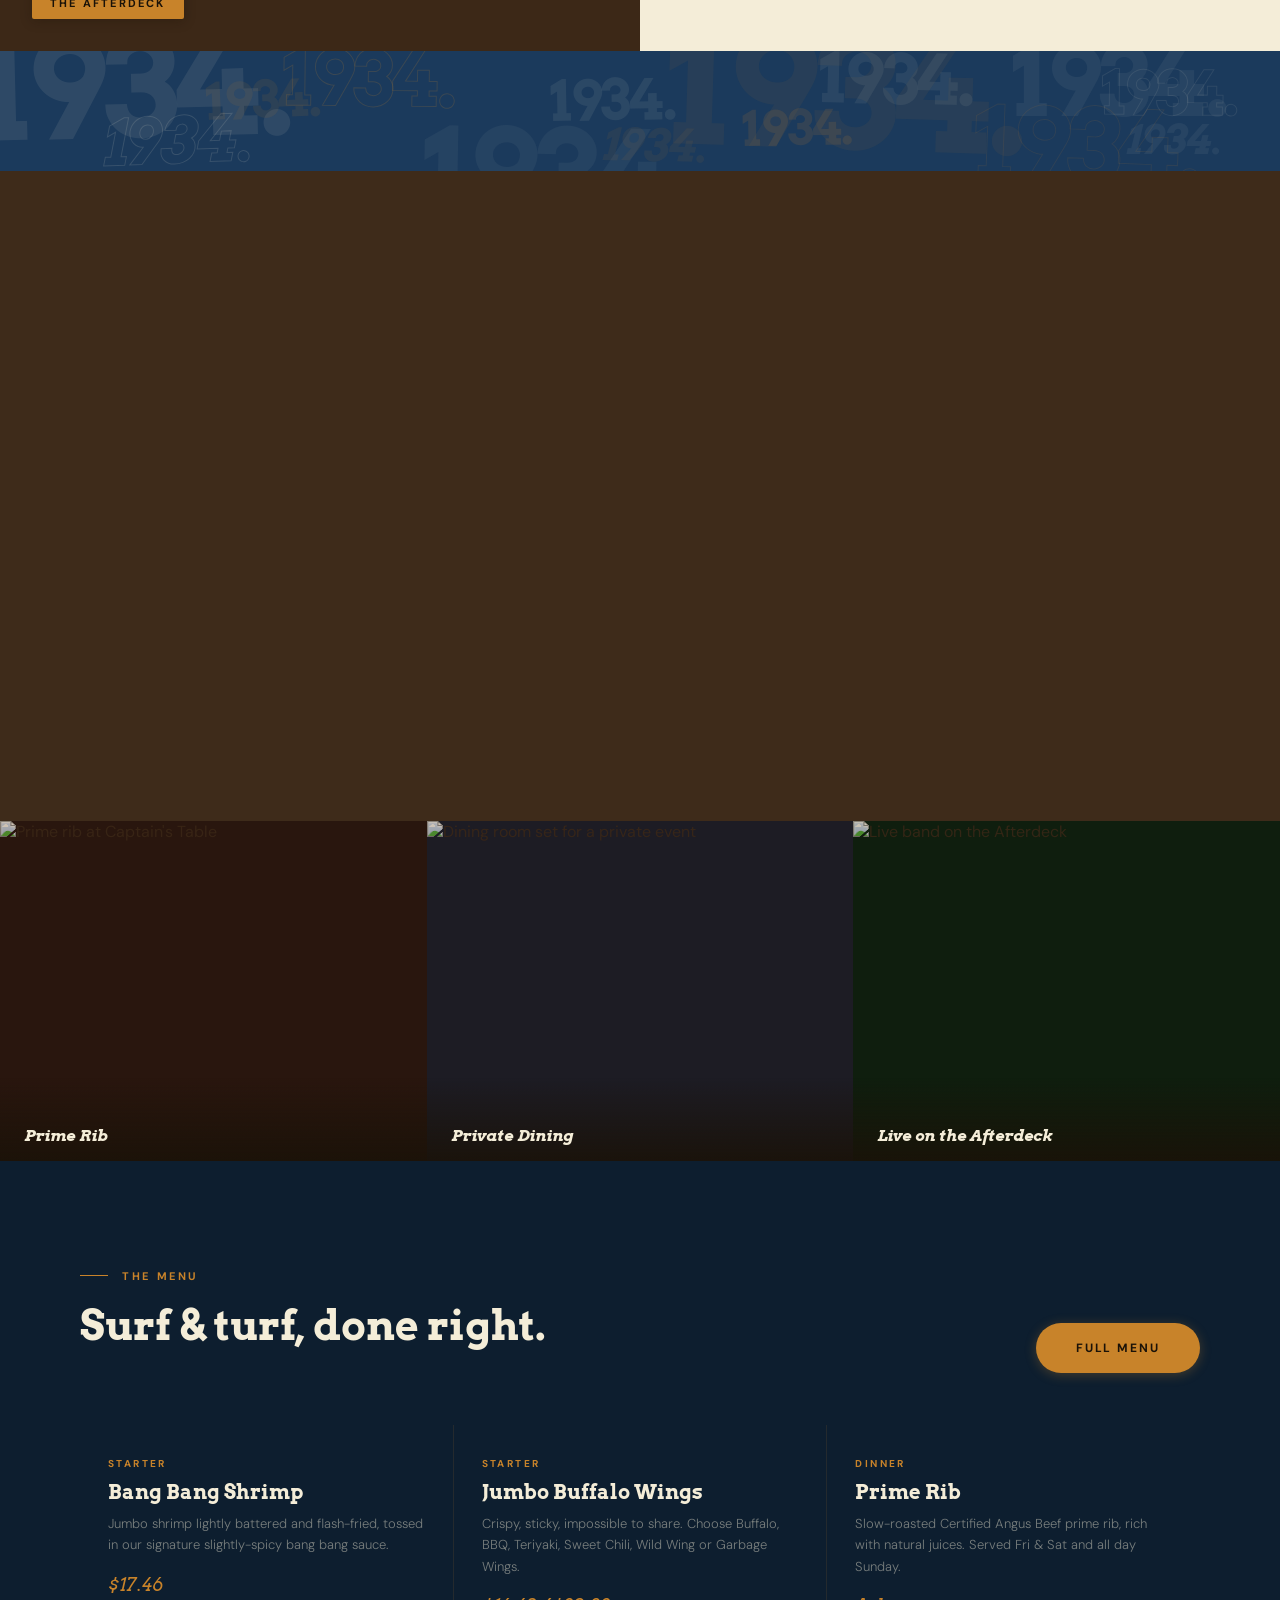
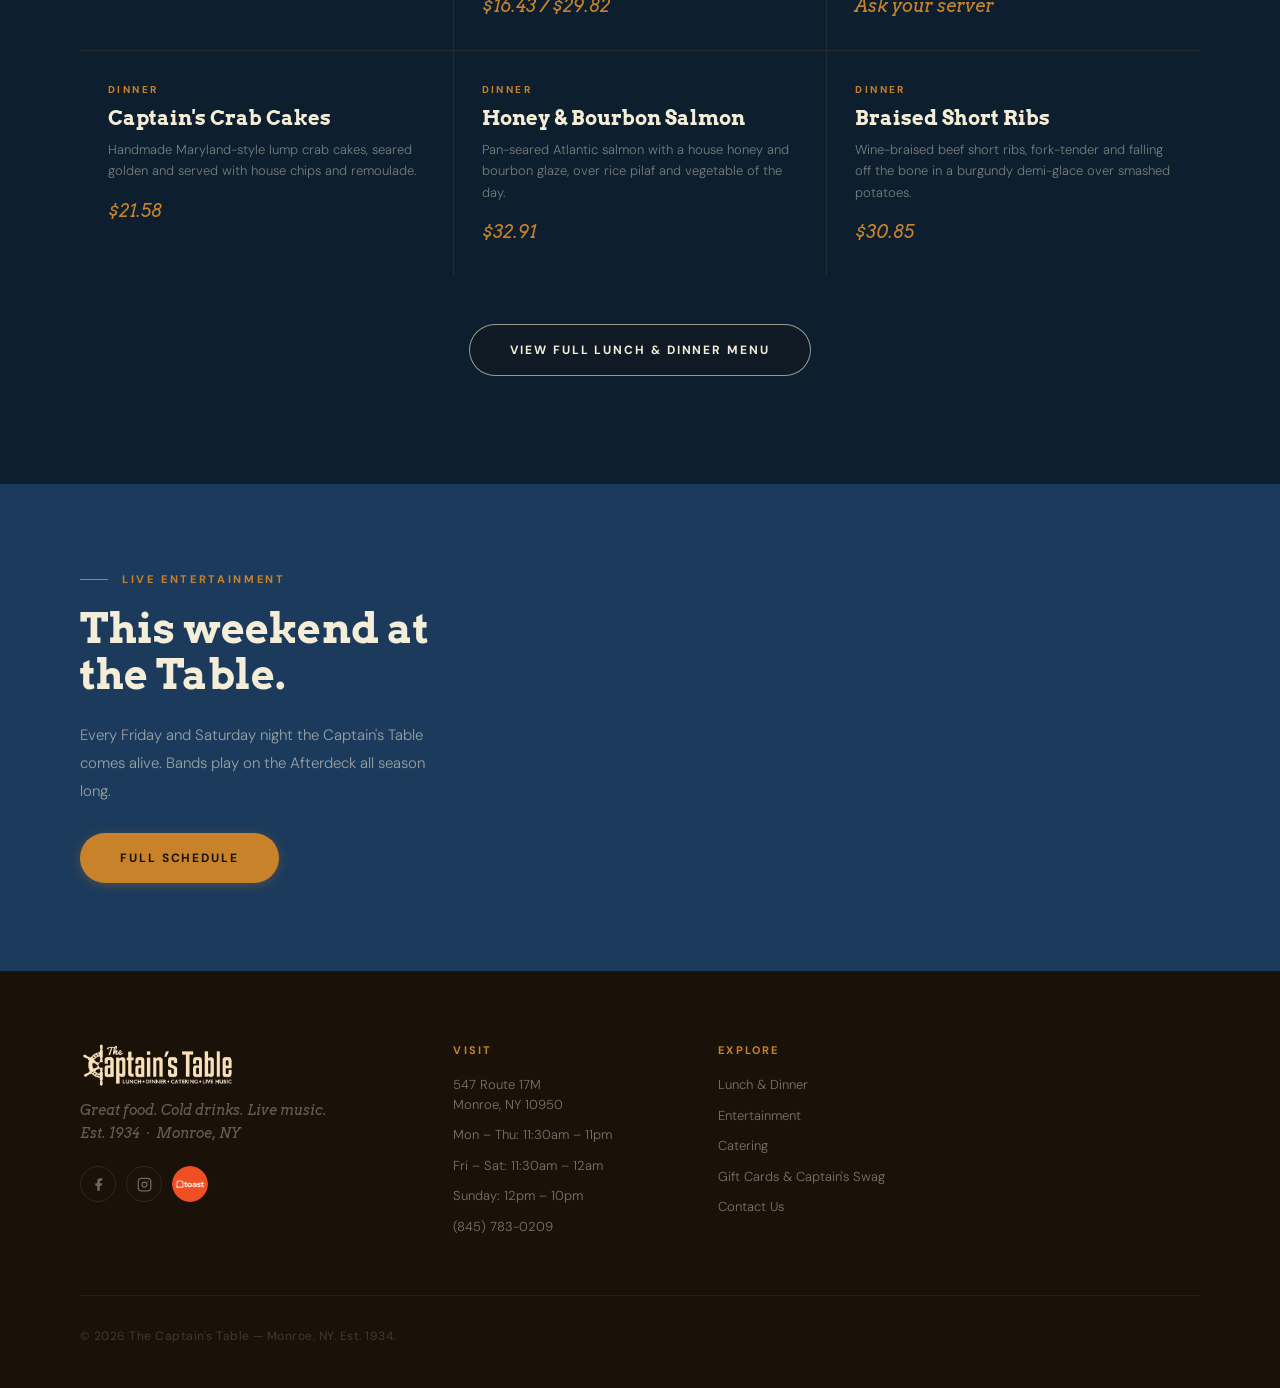
==== commit 66575bdb: "Add cinematic nav entrance animation for desktop and mobile Desktop: nav pill starts small with cent" ====
--- a/index.html
+++ b/index.html
@@ -3,6 +3,7 @@
 <head>
 <meta charset="UTF-8">
 <meta name="viewport" content="width=device-width, initial-scale=1.0">
+<script>if(!sessionStorage.getItem('nav-animated'))document.documentElement.classList.add('nav-first-visit');</script>
 <title>The Captain's Table — Monroe, NY</title>
 <link rel="icon" type="image/png" href="brand_assets/hamburger_menu_icon.png">
 <meta name="google-site-verification" content="tU-vypjRcpoSaENNm2IQ_zZdTr7tPig9GZRFSEfbXEY">
@@ -93,6 +94,12 @@
 .reveal-d1{transition-delay:.07s}.reveal-d2{transition-delay:.14s}.reveal-d3{transition-delay:.21s}.reveal-d4{transition-delay:.28s}
 @media(prefers-reduced-motion:reduce){.reveal{opacity:1;transform:none;transition:none}}
 
+/* ── NAV ENTRANCE ── */
+#nav-intro-pill{display:none;position:fixed;top:16px;left:50%;transform:translateX(-50%);z-index:101;align-items:center;justify-content:center;width:220px;height:60px;background:rgba(27,58,92,.75);backdrop-filter:blur(20px);-webkit-backdrop-filter:blur(20px);border-radius:9999px;border:1px solid rgba(200,131,42,.2);box-shadow:0 8px 32px rgba(26,18,8,.35),inset 0 1px 0 rgba(200,131,42,.1);transition:width .75s cubic-bezier(.4,0,.2,1)}
+@media(max-width:900px){#nav-intro-pill{width:60px}}
+.nav-first-visit #nav-intro-pill{display:flex}
+.nav-first-visit #site-nav{opacity:0;pointer-events:none}
+
 /* ── NAV ── */
 nav{position:fixed;top:16px;left:50%;transform:translateX(-50%);z-index:100;display:grid;grid-template-columns:1fr auto 1fr;align-items:center;width:calc(100% - 48px);max-width:1160px;padding:0 28px;height:60px;background:rgba(27,58,92,.75);backdrop-filter:blur(20px);-webkit-backdrop-filter:blur(20px);border-radius:9999px;border:1px solid rgba(200,131,42,.2);box-shadow:0 8px 32px rgba(26,18,8,.35),inset 0 1px 0 rgba(200,131,42,.1);transition:background .3s,box-shadow .3s}
 nav.scrolled{background:rgba(27,58,92,.92);box-shadow:0 12px 40px rgba(26,18,8,.45),inset 0 1px 0 rgba(200,131,42,.16)}
@@ -293,6 +300,11 @@
 </head>
 <body>
 <a href="#main-content" style="position:absolute;left:-9999px;top:8px;z-index:999;background:var(--amber);color:var(--dark);padding:10px 20px;font-family:var(--sans);font-weight:700;font-size:13px;border-radius:2px;text-decoration:none" onfocus="this.style.left='8px'" onblur="this.style.left='-9999px'">Skip to content</a>
+
+<div id="nav-intro-pill" aria-hidden="true">
+  <img class="pill-wordmark" src="brand_assets/captains_wordmark.png" alt="" style="height:32px;width:auto">
+  <img class="pill-wheel" src="brand_assets/hamburger_menu_icon.png" alt="" style="height:28px;width:28px;display:none">
+</div>
 
 <nav id="site-nav">
   <a href="#" class="nav-logo">
@@ -674,6 +686,126 @@
   if(pr){container.querySelectorAll('.reveal').forEach(el=>el.classList.add('in'));}
   else{const o=new IntersectionObserver(en=>{en.forEach(e=>{if(e.isIntersecting){e.target.classList.add('in');o.unobserve(e.target);}});},{threshold:0.1});container.querySelectorAll('.reveal').forEach(el=>o.observe(el));}
 })();
+
+// ── NAV ENTRANCE ANIMATION ──
+(function(){
+  if(!document.documentElement.classList.contains('nav-first-visit'))return;
+  if(window.matchMedia('(prefers-reduced-motion:reduce)').matches){
+    document.documentElement.classList.remove('nav-first-visit');
+    sessionStorage.setItem('nav-animated','1');
+    return;
+  }
+  const nav=document.getElementById('site-nav');
+  const pill=document.getElementById('nav-intro-pill');
+  const isMobile=window.innerWidth<=900;
+  const wordmarkImg=pill.querySelector('.pill-wordmark');
+  const wheelImg=pill.querySelector('.pill-wheel');
+
+  // Configure pill content for viewport
+  if(isMobile){
+    wordmarkImg.style.display='none';
+    wheelImg.style.display='block';
+  }
+
+  // Desktop: links/wheel/hamburger pop in after swap
+  // Mobile: only wordmark pops in — hamburger is immediately visible when nav fades in
+  const desktopReveal=[nav.querySelector('.nav-links'),nav.querySelector('.nav-wheel-wrap'),nav.querySelector('.nav-hamburger')].filter(Boolean);
+  const mobileWordmark=nav.querySelector('.nav-logo img');
+  if(isMobile){
+    if(mobileWordmark){mobileWordmark.style.opacity='0';mobileWordmark.style.transition='none';}
+  } else {
+    desktopReveal.forEach(el=>{el.style.opacity='0';el.style.transition='none';});
+  }
+
+  function swapToNav(){
+    if(isMobile){
+      // Fade nav in (hamburger already visible, wordmark hidden)
+      nav.style.transition='opacity .25s ease';
+      nav.style.opacity='1';
+      nav.style.pointerEvents='auto';
+      // Fade pill out simultaneously
+      pill.style.transition='opacity .25s ease';
+      pill.style.opacity='0';
+      // After pill gone, fade wordmark in
+      setTimeout(()=>{
+        if(mobileWordmark){mobileWordmark.style.transition='opacity .35s ease';mobileWordmark.style.opacity='1';}
+        setTimeout(()=>{
+          if(mobileWordmark){mobileWordmark.style.opacity='';mobileWordmark.style.transition='';}
+          nav.style.cssText='';
+          pill.remove();
+          document.documentElement.classList.remove('nav-first-visit');
+          sessionStorage.setItem('nav-animated','1');
+        },380);
+      },280);
+    } else {
+      nav.style.transition='opacity .2s ease';
+      nav.style.opacity='1';
+      nav.style.pointerEvents='auto';
+      pill.style.transition='opacity .2s ease';
+      pill.style.opacity='0';
+      setTimeout(()=>{
+        desktopReveal.forEach((el,i)=>{
+          setTimeout(()=>{el.style.transition='opacity .35s ease';el.style.opacity='1';},i*120);
+        });
+        setTimeout(()=>{
+          desktopReveal.forEach(el=>{el.style.opacity='';el.style.transition='';});
+          nav.style.cssText='';
+          pill.remove();
+          document.documentElement.classList.remove('nav-first-visit');
+          sessionStorage.setItem('nav-animated','1');
+        },desktopReveal.length*120+380);
+      },220);
+    }
+  }
+
+  function startDesktop(){
+    setTimeout(()=>{
+      const imgRect=wordmarkImg.getBoundingClientRect();
+      const navFinalWidth=nav.offsetWidth;
+      const navPadLeft=parseFloat(getComputedStyle(nav).paddingLeft)||28;
+      const navFinalLeft=window.innerWidth/2-navFinalWidth/2;
+      const delta=imgRect.left-(navFinalLeft+navPadLeft);
+      const easing='cubic-bezier(.4,0,.2,1)';
+      wordmarkImg.style.transition=`transform 850ms ${easing}`;
+      wordmarkImg.style.transform=`translateX(-${delta}px)`;
+      pill.style.transitionDuration='850ms';
+      pill.style.width=navFinalWidth+'px';
+      setTimeout(swapToNav,880);
+    },900);
+  }
+
+  function startMobile(){
+    setTimeout(()=>{
+      // Phase 1: wobble right
+      wheelImg.style.transition='transform 240ms ease-out';
+      wheelImg.style.transform='rotate(65deg)';
+      setTimeout(()=>{
+        // Wobble left
+        wheelImg.style.transition='transform 300ms ease-in-out';
+        wheelImg.style.transform='rotate(-40deg)';
+        setTimeout(()=>{
+          // Phase 2: expand while wheel slides right and rotates back
+          // Measure the actual icon image, not the button (which has padding)
+          const hamburgerIcon=nav.querySelector('.hamburger-icon');
+          const hRect=hamburgerIcon.getBoundingClientRect();
+          const wRect=wheelImg.getBoundingClientRect();
+          const deltaX=(hRect.left+hRect.width/2)-(wRect.left+wRect.width/2);
+          const easing='cubic-bezier(.4,0,.2,1)';
+          wheelImg.style.transition=`transform 850ms ${easing}`;
+          wheelImg.style.transform=`translateX(${deltaX}px) rotate(0deg)`;
+          pill.style.transitionDuration='850ms';
+          pill.style.width=nav.offsetWidth+'px';
+          setTimeout(swapToNav,880);
+        },320);
+      },260);
+    },600);
+  }
+
+  const triggerImg=isMobile?wheelImg:wordmarkImg;
+  function go(){isMobile?startMobile():startDesktop();}
+  if(triggerImg.complete){go();}
+  else{triggerImg.addEventListener('load',go,{once:true});triggerImg.addEventListener('error',go,{once:true});}
+})();
 </script>
 </body>
 </html>
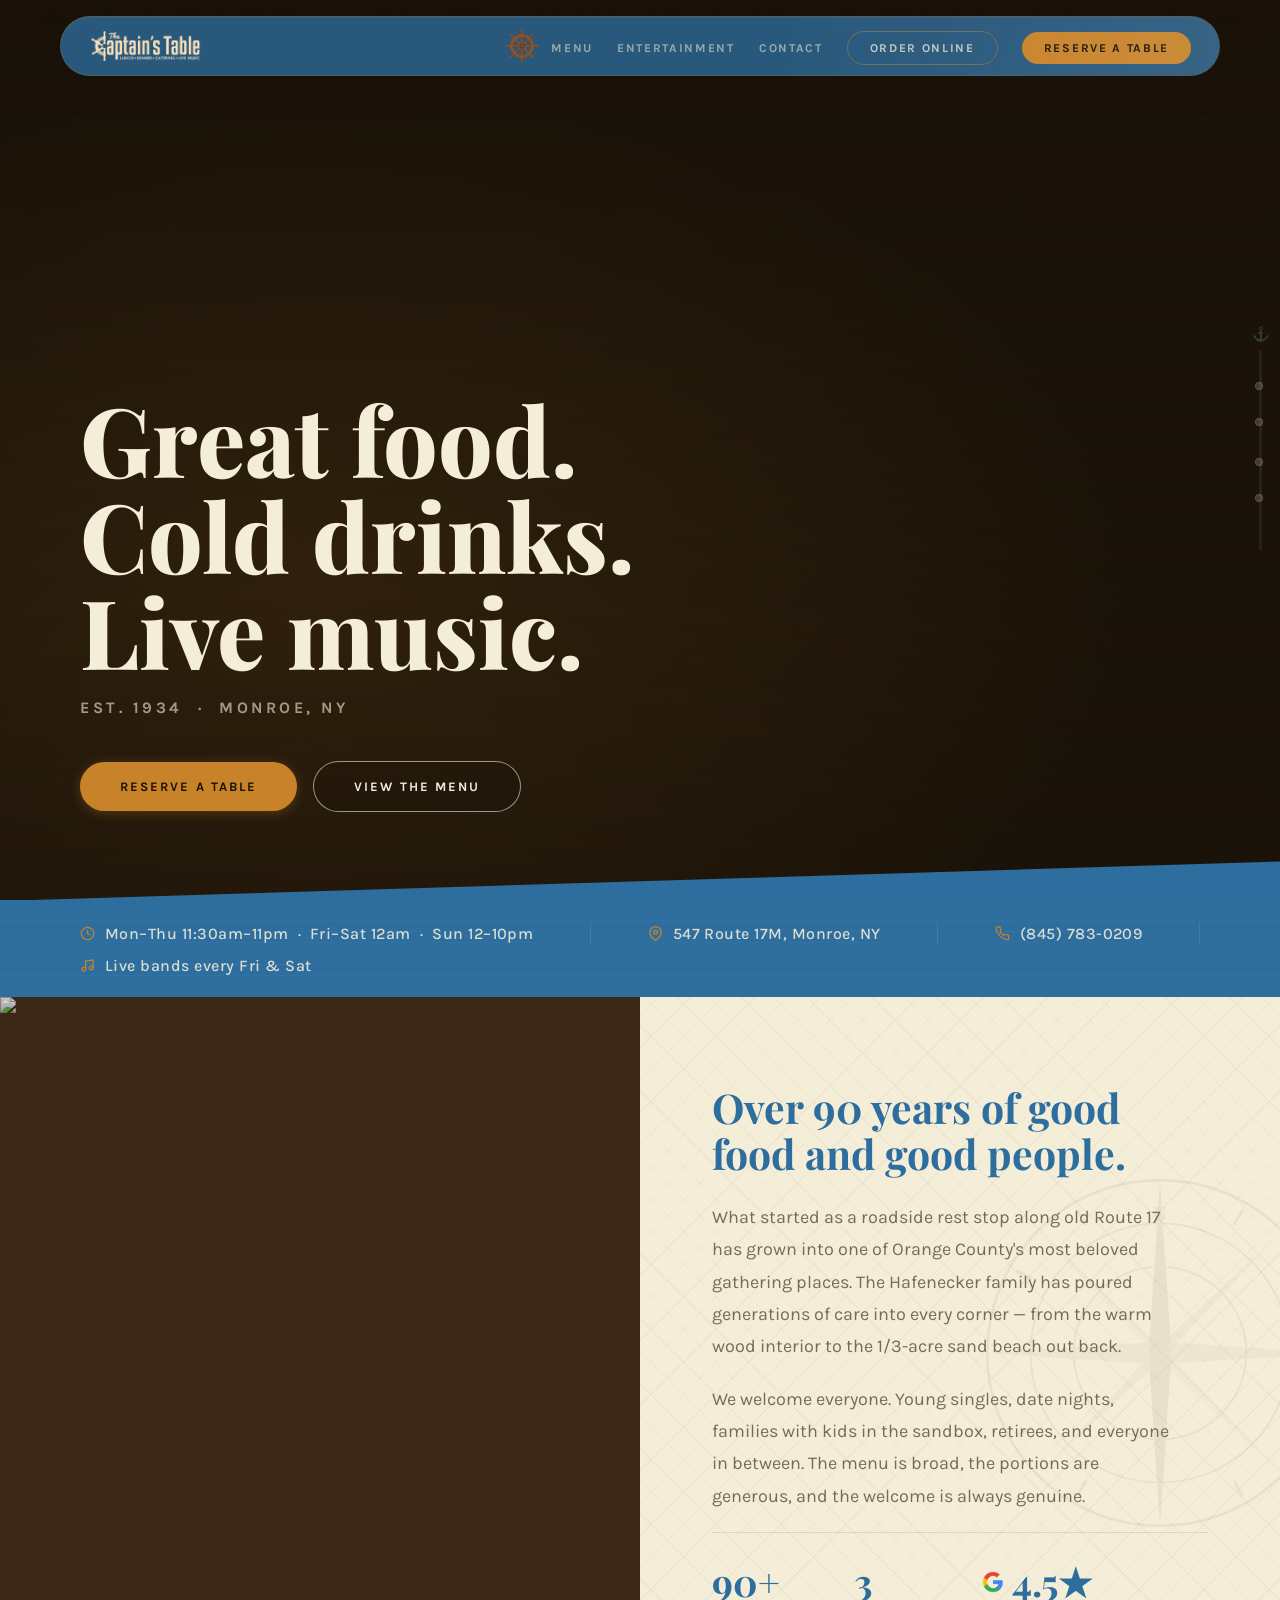
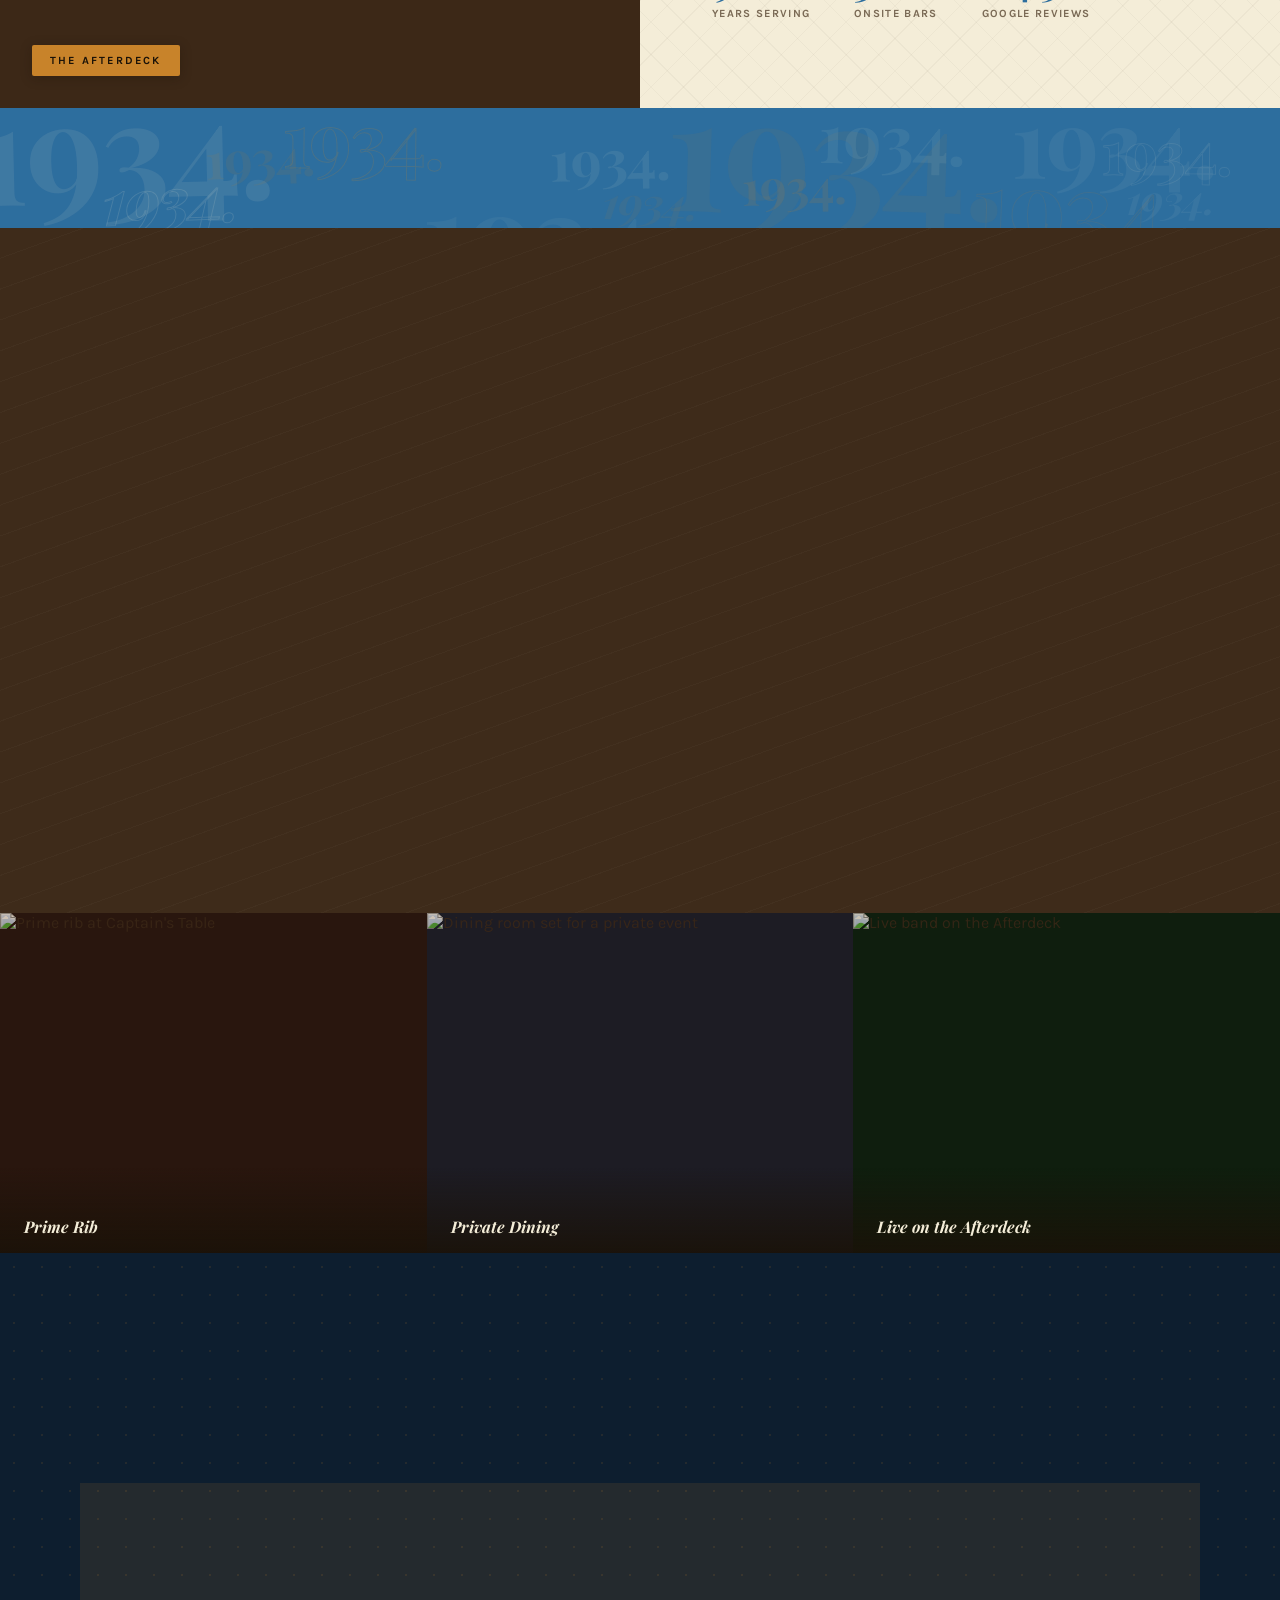
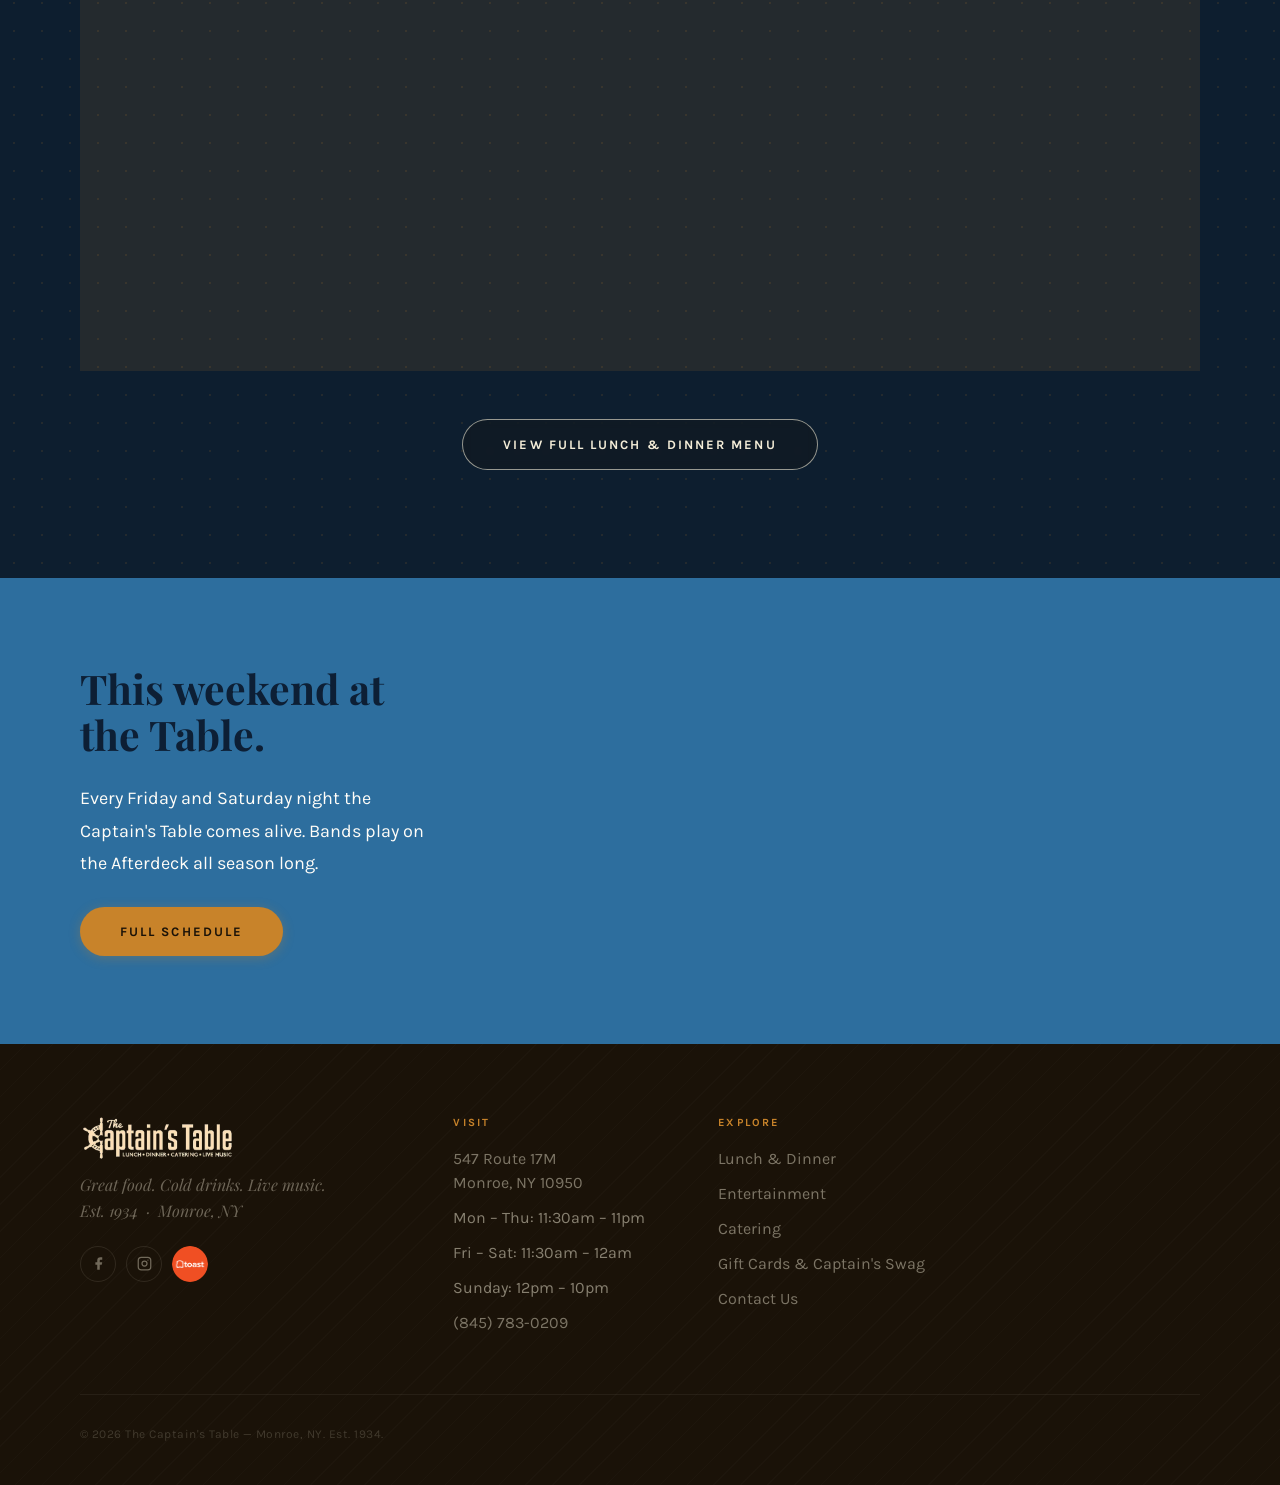
==== commit ccb1b5c0: "Fix contrast, typography, and section eyebrows across all pages - Replace amber text with cream on a" ====
--- a/index.html
+++ b/index.html
@@ -74,48 +74,13 @@
 </script>
 <link rel="preconnect" href="https://fonts.googleapis.com">
 <link rel="preconnect" href="https://fonts.gstatic.com" crossorigin>
-<link href="https://fonts.googleapis.com/css2?family=Arvo:ital,wght@0,700;1,400&family=DM+Sans:opsz,wght@9..40,300;9..40,400;9..40,500;9..40,700&display=swap" rel="stylesheet">
+<link rel="preload" as="image" href="brand_assets/store_front.png" fetchpriority="high">
+<link href="https://fonts.googleapis.com/css2?family=Playfair+Display:ital,wght@0,700;0,800;0,900;1,400;1,700&family=Karla:wght@400;500;600;700&display=swap" rel="stylesheet">
+<link rel="stylesheet" href="styles.css">
 <style>
-*,*::before,*::after{box-sizing:border-box;margin:0;padding:0}
-:root{
-  --navy:#1B3A5C;--amber:#C8832A;--cream:#F4EDD8;--brown:#3E2B1A;
-  --dark:#1A1208;--white:#FFFDF8;--muted:#7A6A55;
-  --serif:'Arvo','Georgia',serif;
-  --sans:'DM Sans','Helvetica Neue',sans-serif;
-  --ease-out:cubic-bezier(.4,0,.2,1);
-}
-html{scroll-behavior:smooth;overflow-x:hidden}
-body{font-family:var(--sans);background:var(--white);color:var(--brown);overflow-x:hidden}
-:focus-visible{outline:2px solid var(--amber);outline-offset:3px;border-radius:2px}
-
-/* ── SCROLL REVEALS ── */
-.reveal{opacity:0;transform:translateY(20px);transition:opacity .65s var(--ease-out),transform .65s var(--ease-out)}
-.reveal.in{opacity:1;transform:translateY(0)}
-.reveal-d1{transition-delay:.07s}.reveal-d2{transition-delay:.14s}.reveal-d3{transition-delay:.21s}.reveal-d4{transition-delay:.28s}
-@media(prefers-reduced-motion:reduce){.reveal{opacity:1;transform:none;transition:none}}
-
-/* ── NAV ENTRANCE ── */
-#nav-intro-pill{display:none;position:fixed;top:16px;left:50%;transform:translateX(-50%);z-index:101;align-items:center;justify-content:center;width:220px;height:60px;background:rgba(27,58,92,.75);backdrop-filter:blur(20px);-webkit-backdrop-filter:blur(20px);border-radius:9999px;border:1px solid rgba(200,131,42,.2);box-shadow:0 8px 32px rgba(26,18,8,.35),inset 0 1px 0 rgba(200,131,42,.1);transition:width .75s cubic-bezier(.4,0,.2,1)}
-@media(max-width:900px){#nav-intro-pill{width:60px}}
-.nav-first-visit #nav-intro-pill{display:flex}
-.nav-first-visit #site-nav{opacity:0;pointer-events:none}
-
-/* ── NAV ── */
-nav{position:fixed;top:16px;left:50%;transform:translateX(-50%);z-index:100;display:grid;grid-template-columns:1fr auto 1fr;align-items:center;width:calc(100% - 48px);max-width:1160px;padding:0 28px;height:60px;background:rgba(27,58,92,.75);backdrop-filter:blur(20px);-webkit-backdrop-filter:blur(20px);border-radius:9999px;border:1px solid rgba(200,131,42,.2);box-shadow:0 8px 32px rgba(26,18,8,.35),inset 0 1px 0 rgba(200,131,42,.1);transition:background .3s,box-shadow .3s}
-nav.scrolled{background:rgba(27,58,92,.92);box-shadow:0 12px 40px rgba(26,18,8,.45),inset 0 1px 0 rgba(200,131,42,.16)}
-.nav-logo{display:flex;align-items:center;text-decoration:none;-webkit-tap-highlight-color:transparent}
-.nav-wheel-wrap{display:flex;align-items:center;justify-content:center;padding:0 12px}
-.nav-wheel{width:34px;height:34px;display:block;will-change:transform}
-.nav-links{display:flex;gap:24px;list-style:none;align-items:center;justify-content:flex-end}
-.nav-links a{font-family:var(--sans);font-size:12px;font-weight:700;letter-spacing:.14em;text-transform:uppercase;color:rgba(244,237,216,.55);text-decoration:none;transition:color .2s}
-.nav-links a:hover,.nav-links a.active{color:var(--amber)}
-.nav-cta{background:var(--amber)!important;color:var(--dark)!important;padding:9px 22px;border-radius:9999px!important;white-space:nowrap}
-.nav-cta:hover{background:#d9922e!important}
-.nav-cta.active{color:var(--dark)!important}
-.nav-order{border:1px solid rgba(200,131,42,.45)!important;color:rgba(244,237,216,.75)!important;padding:9px 22px;border-radius:9999px!important;white-space:nowrap;background:transparent!important}
-.nav-order:hover{background:rgba(200,131,42,.12)!important;color:var(--cream)!important;border-color:var(--amber)!important}
-.mobile-menu .mobile-order{margin-top:8px;background:transparent;color:var(--amber)!important;padding:14px 24px;text-align:center;border-radius:9999px;border:1px solid rgba(200,131,42,.4)!important;display:block}
-.mobile-menu .mobile-order:hover{background:rgba(200,131,42,.1)!important}
+/* === INDEX.HTML — page-specific styles only === */
+/* Shared tokens, reset, nav, footer, reveals, schedule rows → styles.css */
+
 
 /* ── HERO ── */
 .hero{position:relative;height:100vh;min-height:640px;display:flex;align-items:flex-end;padding-bottom:88px;overflow:hidden;background:var(--dark)}
@@ -132,25 +97,22 @@
 @keyframes fadeUp{from{opacity:0;transform:translateY(24px)}to{opacity:1;transform:translateY(0)}}
 .hero-eyebrow{display:inline-flex;align-items:center;gap:12px;font-family:var(--sans);font-size:11px;font-weight:700;letter-spacing:.22em;text-transform:uppercase;color:var(--amber);margin-bottom:22px}
 .hero-eyebrow::before{content:'';display:block;width:36px;height:1px;background:var(--amber)}
-.hero-title{font-family:var(--serif);font-size:clamp(52px,7.5vw,98px);font-weight:700;line-height:1.0;color:var(--cream);margin-bottom:20px;max-width:720px}
-.hero-title em{font-style:italic;font-weight:400;color:var(--amber)}
-.hero-sub{font-family:var(--sans);font-size:14px;font-weight:700;letter-spacing:.22em;text-transform:uppercase;color:rgba(244,237,216,.6);margin-bottom:44px}
+.hero-title{font-family:var(--serif);font-size:clamp(52px,7.5vw,98px);font-weight:800;line-height:1.0;color:var(--cream);margin-bottom:20px;max-width:720px}
+.hero-title em{font-style:italic;font-weight:700;color:var(--amber)}
+.hero-sub{font-family:var(--sans);font-size:16px;font-weight:700;letter-spacing:.22em;text-transform:uppercase;color:rgba(244,237,216,.6);margin-bottom:44px}
 .hero-actions{display:flex;gap:16px;align-items:center;flex-wrap:wrap}
 
-/* ── BUTTONS ── */
-.btn-primary{display:inline-block;font-family:var(--sans);background:var(--amber);color:var(--dark);font-size:12px;font-weight:700;letter-spacing:.16em;text-transform:uppercase;padding:17px 40px;text-decoration:none;border-radius:9999px;transition:background .2s,transform .15s,box-shadow .2s;box-shadow:0 2px 12px rgba(200,131,42,.3)}
-.btn-primary:hover{background:#d9922e;transform:translateY(-1px);box-shadow:0 4px 20px rgba(200,131,42,.4)}
-.btn-primary:active{transform:translateY(0)}
-.btn-ghost{display:inline-block;font-family:var(--sans);color:var(--cream);font-size:12px;font-weight:700;letter-spacing:.16em;text-transform:uppercase;padding:17px 40px;text-decoration:none;border-radius:9999px;border:1px solid rgba(244,237,216,.6);background:rgba(26,18,8,.25);backdrop-filter:blur(4px);transition:border-color .2s,background .2s}
-.btn-ghost:hover{border-color:var(--cream);background:rgba(244,237,216,.12)}
-
-/* ── INFO STRIP ── */
-.strip{background:var(--navy);padding:22px 80px;display:flex;align-items:center;justify-content:space-between;gap:12px;flex-wrap:wrap}
-.strip-item{display:flex;align-items:center;gap:10px;font-family:var(--sans);font-size:13px;font-weight:400;color:rgba(244,237,216,.78);letter-spacing:.04em}
+/* ── INFO STRIP — horizontal wave lines texture ── */
+.strip{
+  background-color:var(--navy);
+  background-image:repeating-linear-gradient(0deg,transparent,transparent 10px,rgba(255,255,255,.025) 10px,rgba(255,255,255,.025) 11px);
+  padding:22px 80px;display:flex;align-items:center;justify-content:space-between;gap:12px;flex-wrap:wrap
+}
+.strip-item{display:flex;align-items:center;gap:10px;font-family:var(--sans);font-size:16px;font-weight:500;color:rgba(244,237,216,.88);letter-spacing:.03em}
 .strip-item svg{width:15px;height:15px;color:var(--amber);flex-shrink:0}
 .strip-divider{width:1px;height:22px;background:rgba(244,237,216,.1)}
 
-/* ── IDENTITY ── */
+/* ── IDENTITY — parchment crosshatch texture + compass rose ── */
 .identity{display:grid;grid-template-columns:1fr 1fr;min-height:560px}
 .identity-image{position:relative;overflow:hidden;background:var(--brown)}
 .identity-image img{width:100%;height:100%;object-fit:cover;opacity:.86;transition:transform .8s var(--ease-out),opacity .3s;display:block}
@@ -159,11 +121,20 @@
 .identity-image::after{content:'';position:absolute;inset:0;background:rgba(200,131,42,.14);mix-blend-mode:multiply;pointer-events:none;transition:opacity .3s}
 .identity-image:hover::after{opacity:.7}
 .identity-badge{position:absolute;bottom:32px;left:32px;background:var(--amber);color:var(--dark);font-family:var(--sans);font-size:11px;font-weight:700;letter-spacing:.2em;text-transform:uppercase;padding:9px 18px;border-radius:2px;z-index:1;box-shadow:0 2px 12px rgba(26,18,8,.3)}
-.identity-text{background:var(--cream);padding:88px 72px;display:flex;flex-direction:column;justify-content:center}
-.section-label{font-family:var(--sans);font-size:11px;font-weight:700;letter-spacing:.24em;text-transform:uppercase;color:var(--amber);margin-bottom:20px;display:flex;align-items:center;gap:14px}
-.section-label::before{content:'';display:block;width:28px;height:1px;background:var(--amber)}
-.section-title{font-family:var(--serif);font-size:clamp(28px,3.2vw,44px);font-weight:700;line-height:1.12;color:var(--navy);margin-bottom:24px}
-.section-body{font-family:var(--sans);font-size:15px;font-weight:300;line-height:1.85;color:var(--muted);margin-bottom:20px;max-width:460px}
+/* parchment crosshatch + relative for compass rose */
+.identity-text{
+  background-color:var(--cream);
+  background-image:
+    repeating-linear-gradient(45deg,transparent,transparent 22px,rgba(62,43,26,.04) 22px,rgba(62,43,26,.04) 23px),
+    repeating-linear-gradient(-45deg,transparent,transparent 22px,rgba(62,43,26,.04) 22px,rgba(62,43,26,.04) 23px);
+  padding:88px 72px;display:flex;flex-direction:column;justify-content:center;
+  position:relative;overflow:hidden
+}
+/* WOW 2: Compass Rose — ambient SVG behind text */
+.compass-rose{position:absolute;right:-60px;top:50%;transform:translateY(-50%);width:360px;height:360px;opacity:.06;pointer-events:none;z-index:0;animation:compassSpin 80s linear infinite}
+@keyframes compassSpin{from{transform:translateY(-50%) rotate(0deg)}to{transform:translateY(-50%) rotate(360deg)}}
+@media(prefers-reduced-motion:reduce){.compass-rose{animation:none}}
+.identity-content{position:relative;z-index:1}
 .stat-row{display:flex;gap:44px;border-top:1px solid rgba(62,43,26,.12);padding-top:30px;margin-top:8px}
 .stat-num{font-family:var(--serif);font-size:38px;font-weight:700;color:var(--navy);line-height:1;font-variant-numeric:tabular-nums}
 .stat-label{font-family:var(--sans);font-size:11px;font-weight:700;letter-spacing:.12em;text-transform:uppercase;color:var(--muted);margin-top:6px}
@@ -188,8 +159,12 @@
 .type-r:nth-child(13){animation:typeFocus 3.7s 4.0s ease-in-out infinite}
 .type-r:nth-child(14){animation:typeFocus 5.6s 2.9s ease-in-out infinite}
 
-/* ── AFTERDECK ── */
-.afterdeck{background:var(--brown);padding:108px 80px;display:grid;grid-template-columns:1fr 1.6fr;gap:80px;align-items:center}
+/* ── AFTERDECK — diagonal wood-grain texture ── */
+.afterdeck{
+  background-color:var(--brown);
+  background-image:repeating-linear-gradient(160deg,transparent,transparent 28px,rgba(255,255,255,.022) 28px,rgba(255,255,255,.022) 29px);
+  padding:108px 80px;display:grid;grid-template-columns:1fr 1.6fr;gap:80px;align-items:center
+}
 .afterdeck-text .section-title{color:var(--cream)}
 .afterdeck-text .section-body{color:rgba(244,237,216,.6)}
 .afterdeck-cards{display:grid;grid-template-columns:1fr 1fr;gap:14px}
@@ -197,7 +172,7 @@
 .card:hover{background:rgba(200,131,42,.09);border-color:rgba(200,131,42,.45);transform:translateY(-2px);box-shadow:0 4px 12px rgba(200,131,42,.1),0 16px 40px rgba(26,18,8,.28),0 28px 56px rgba(26,18,8,.16)}
 .card-icon{width:36px;height:36px;margin-bottom:16px;display:block;color:var(--amber)}
 .card-title{font-family:var(--serif);font-size:17px;font-weight:700;color:var(--cream);margin-bottom:9px}
-.card-body{font-family:var(--sans);font-size:13px;font-weight:300;line-height:1.72;color:rgba(244,237,216,.56)}
+.card-body{font-family:var(--sans);font-size:16px;font-weight:400;line-height:1.72;color:rgba(244,237,216,.6)}
 
 /* ── PHOTO STRIP ── */
 .photo-strip{display:grid;grid-template-columns:1fr 1fr 1fr;height:340px;overflow:hidden}
@@ -212,8 +187,13 @@
 .photo-label{position:absolute;bottom:0;left:0;right:0;z-index:2;padding:48px 24px 20px;background:linear-gradient(to top,rgba(26,18,8,.92) 0%,transparent 100%);font-family:var(--serif);font-size:16px;font-weight:700;color:var(--cream);font-style:italic;transform:translateY(4px);transition:transform .3s var(--ease-out)}
 .photo-cell:hover .photo-label{transform:translateY(0)}
 
-/* ── MENU ── */
-.menu-section{background:#0d1e2f;padding:108px 80px}
+/* ── MENU — dot-grid texture ── */
+.menu-section{
+  background-color:#0d1e2f;
+  background-image:radial-gradient(circle,rgba(200,131,42,.12) 1px,transparent 1px);
+  background-size:28px 28px;
+  padding:108px 80px
+}
 .menu-header{display:flex;align-items:flex-end;justify-content:space-between;margin-bottom:52px}
 .menu-section .section-title{color:var(--cream)}
 .menu-grid{display:grid;grid-template-columns:repeat(3,1fr);gap:1px;background:rgba(200,131,42,.12)}
@@ -221,80 +201,28 @@
 .menu-item:hover{background:rgba(200,131,42,.09);border-bottom-color:var(--amber)}
 .menu-category{font-family:var(--sans);font-size:10px;font-weight:700;letter-spacing:.24em;text-transform:uppercase;color:var(--amber);margin-bottom:10px}
 .menu-name{font-family:var(--serif);font-size:20px;font-weight:700;color:var(--cream);margin-bottom:9px;line-height:1.2}
-.menu-desc{font-family:var(--sans);font-size:13px;font-weight:300;line-height:1.65;color:rgba(244,237,216,.46);margin-bottom:18px}
+.menu-desc{font-family:var(--sans);font-size:16px;font-weight:400;line-height:1.68;color:rgba(244,237,216,.52);margin-bottom:18px}
 .menu-price{font-family:var(--serif);font-size:18px;color:var(--amber);font-style:italic}
 .menu-cta-row{text-align:center;margin-top:48px}
 
 /* ── ENTERTAINMENT ── */
 .entertainment{background:var(--navy);padding:88px 80px;display:grid;grid-template-columns:1fr 2fr;gap:72px;align-items:center}
-.ent-text .section-title{color:var(--cream)}
-.ent-text .section-body{color:rgba(244,237,216,.58);margin-bottom:28px}
-.schedule{display:flex;flex-direction:column;gap:2px}
-.schedule-row{display:flex;align-items:center;gap:24px;padding:20px 26px;background:rgba(255,255,255,.03);border-left:3px solid transparent;transition:background .22s,border-color .22s;cursor:pointer}
-.schedule-row:hover{background:rgba(200,131,42,.09);border-left-color:var(--amber)}
-.schedule-day{font-family:var(--sans);font-size:11px;font-weight:700;letter-spacing:.2em;text-transform:uppercase;color:var(--amber);min-width:120px}
-.schedule-band{font-family:var(--serif);font-size:18px;font-weight:700;color:var(--cream);flex:1}
-.schedule-time{font-family:var(--sans);font-size:12px;font-weight:300;color:rgba(244,237,216,.4)}
-.live-indicator{display:none;align-items:center;gap:10px;margin-bottom:18px}
-@keyframes pulse-live{0%,100%{transform:scale(1);opacity:1}50%{transform:scale(1.6);opacity:.45}}
-.live-dot{width:8px;height:8px;border-radius:50%;background:var(--amber);flex-shrink:0;animation:pulse-live 2s ease-in-out infinite}
-.live-label{font-family:var(--sans);font-size:11px;font-weight:700;letter-spacing:.2em;text-transform:uppercase;color:var(--amber)}
-.schedule-row.is-tonight{background:rgba(200,131,42,.13);border-left-color:var(--amber)}
-.schedule-row.is-tonight .schedule-band{color:var(--amber)}
-.schedule-row.is-tomorrow{background:rgba(200,131,42,.05);border-left-color:rgba(200,131,42,.35)}
-.schedule-row.is-dim{opacity:.3;pointer-events:none}
-.cal-btn{display:inline-flex;align-items:center;gap:6px;padding:5px 11px;border-radius:3px;border:1px solid rgba(200,131,42,.45);color:var(--amber);font-family:var(--sans);font-size:10px;font-weight:700;letter-spacing:.1em;text-transform:uppercase;text-decoration:none;flex-shrink:0;white-space:nowrap;transition:background .2s,border-color .2s}
-.cal-btn:hover{background:rgba(200,131,42,.14);border-color:var(--amber)}
-.cal-btn:focus-visible{outline:2px solid var(--amber);outline-offset:2px}
-.tonight-badge{font-family:var(--sans);font-size:10px;font-weight:700;letter-spacing:.15em;text-transform:uppercase;color:var(--navy);background:var(--amber);padding:3px 9px;border-radius:2px;flex-shrink:0}
-.tomorrow-badge{font-family:var(--sans);font-size:10px;font-weight:700;letter-spacing:.15em;text-transform:uppercase;color:var(--amber);background:rgba(200,131,42,.18);padding:3px 9px;border-radius:2px;flex-shrink:0}
-
-/* ── FOOTER ── */
-footer{background:var(--dark);padding:72px 80px 44px}
-.footer-top{display:grid;grid-template-columns:1.5fr 1fr 1fr 1fr;gap:48px;padding-bottom:48px;border-bottom:1px solid rgba(244,237,216,.06);margin-bottom:32px}
-.footer-wordmark{font-family:var(--serif);font-size:22px;font-weight:700;color:var(--cream);display:block;margin-bottom:12px}
-.footer-tagline{font-family:var(--serif);font-style:italic;font-size:14px;color:rgba(244,237,216,.35);line-height:1.6;margin-bottom:22px}
-.footer-social{display:flex;gap:10px}
-.social-btn{width:36px;height:36px;border:1px solid rgba(244,237,216,.1);border-radius:50%;display:flex;align-items:center;justify-content:center;color:rgba(244,237,216,.4);text-decoration:none;transition:border-color .2s,color .2s,background .2s;cursor:pointer}
-.social-btn:hover{border-color:var(--amber);color:var(--amber);background:rgba(200,131,42,.08)}
-.toast-order-btn{display:flex;align-items:center;opacity:1;transition:opacity .2s;flex-shrink:0}
-.toast-order-btn:hover{opacity:.75}
-.toast-order-btn img{border-radius:50%;display:block;width:36px;height:36px}
-.footer-col h3{font-family:var(--sans);font-size:11px;font-weight:700;letter-spacing:.2em;text-transform:uppercase;color:var(--amber);margin-bottom:18px}
-.footer-col ul{list-style:none}
-.footer-col li{font-family:var(--sans);font-size:13px;font-weight:300;color:rgba(244,237,216,.45);margin-bottom:11px;line-height:1.5}
-.footer-col a{color:rgba(244,237,216,.45);text-decoration:none;transition:color .2s}
-.footer-col a:hover{color:var(--amber)}
-.footer-bottom{display:flex;align-items:center;justify-content:space-between;font-family:var(--sans);font-size:12px;color:rgba(244,237,216,.18);letter-spacing:.04em}
-
-/* ── MOBILE NAV ── */
-.nav-hamburger{display:none;cursor:pointer;padding:10px;background:none;border:none;margin-right:-10px;align-items:center;justify-content:center;-webkit-tap-highlight-color:transparent;outline:none}
-.hamburger-icon{width:28px;height:28px;display:block;transition:transform .5s var(--ease-out)}
-/* ── MOBILE DROPDOWN ── */
-.mobile-menu{display:none;position:fixed;top:16px;left:50%;transform:translateX(-50%);width:calc(100% - 24px);max-width:1160px;background:rgba(20,42,72,.97);backdrop-filter:blur(20px);-webkit-backdrop-filter:blur(20px);border-radius:30px;border:1px solid rgba(200,131,42,.2);z-index:99;padding:72px 32px 24px;flex-direction:column;gap:0;box-shadow:0 8px 32px rgba(26,18,8,.45);clip-path:inset(0 0 100% 0 round 30px);transition:clip-path .35s cubic-bezier(.4,0,.2,1);pointer-events:none}
-.mobile-menu.open{clip-path:inset(0 0 0% 0 round 30px);pointer-events:auto}
-.mobile-menu a{font-family:var(--sans);font-size:13px;font-weight:700;letter-spacing:.18em;text-transform:uppercase;color:rgba(244,237,216,.6);text-decoration:none;padding:16px 0;border-bottom:1px solid rgba(244,237,216,.07);transition:color .2s;display:block}
-.mobile-menu a:last-child{border-bottom:none}
-.mobile-menu a:hover{color:var(--amber)}
-.mobile-menu .mobile-cta{margin-top:16px;background:var(--amber);color:var(--dark)!important;padding:16px 24px;text-align:center;border-radius:9999px;border-bottom:none;box-shadow:0 2px 12px rgba(200,131,42,.3)}
-
-/* ── RESPONSIVE ── */
+.ent-text .section-label{color:rgba(244,237,216,.7)}
+.ent-text .section-label::before{background:rgba(244,237,216,.5)}
+.ent-text .section-title{color:var(--navy-deep)}
+.ent-text .section-body{color:var(--white);margin-bottom:28px}
+
+/* ── RESPONSIVE (index-specific sections only) ── */
 @media(max-width:900px){
-  nav{width:calc(100% - 24px);padding:0 18px;grid-template-columns:1fr auto auto}.nav-wheel-wrap{display:none}.nav-links{display:none}.nav-hamburger{display:flex}
-  .mobile-menu{display:flex}
-  .hero{height:auto;padding-top:80px;padding-bottom:32px;align-items:flex-end}.hero::after{height:28px}.hero-content{padding:0 24px}  .strip{padding:14px 24px;flex-direction:column;align-items:flex-start;gap:10px}.strip-divider{display:none}
+  .hero{height:auto;padding-top:80px;padding-bottom:32px;align-items:flex-end}.hero::after{height:28px}.hero-content{padding:0 24px}
+  .strip{padding:14px 24px;flex-direction:column;align-items:flex-start;gap:10px}.strip-divider{display:none}
   .identity{grid-template-columns:1fr}.identity-image{height:280px}.identity-text{padding:52px 28px}.stat-row{gap:28px}
   .afterdeck{grid-template-columns:1fr;padding:68px 24px;gap:44px}.afterdeck-cards{grid-template-columns:1fr}
-  /* mobile horizontal photo scroll */
   .photo-strip{display:flex;overflow-x:auto;scroll-snap-type:x mandatory;-webkit-overflow-scrolling:touch;height:280px;scrollbar-width:none}
   .photo-strip::-webkit-scrollbar{display:none}
   .photo-cell{flex:0 0 80vw;height:280px;scroll-snap-align:start}
   .menu-section{padding:68px 24px}.menu-header{flex-direction:column;align-items:flex-start;gap:20px}.menu-grid{grid-template-columns:1fr}
   .entertainment{grid-template-columns:1fr;padding:68px 24px;gap:44px}
-  .schedule-row{flex-wrap:wrap;row-gap:4px;column-gap:12px}
-  .schedule-day{min-width:auto;font-size:10px}
-  .schedule-time{width:100%;order:3;font-size:11px;padding-left:0}
-  footer{padding:52px 24px 36px}.footer-top{grid-template-columns:1fr;gap:36px}.footer-bottom{flex-direction:column;gap:8px;text-align:center}
 }
 </style>
 </head>
@@ -382,8 +310,36 @@
     <span class="identity-badge">The Afterdeck</span>
   </div>
   <div class="identity-text">
-    <div class="section-label reveal">Our Story</div>
-    <h2 class="section-title reveal reveal-d1">Over 90 years of good food and good people.</h2>
+    <!-- WOW 2: Compass Rose ambient — slowly rotates behind content, opacity .06 -->
+    <svg class="compass-rose" viewBox="0 0 200 200" fill="none" xmlns="http://www.w3.org/2000/svg" aria-hidden="true">
+      <circle cx="100" cy="100" r="96" stroke="#3E2B1A" stroke-width="1.5"/>
+      <circle cx="100" cy="100" r="72" stroke="#3E2B1A" stroke-width="1"/>
+      <circle cx="100" cy="100" r="48" stroke="#3E2B1A" stroke-width="1"/>
+      <circle cx="100" cy="100" r="6" fill="#3E2B1A"/>
+      <!-- Cardinal points -->
+      <polygon points="100,4 106,94 100,100 94,94" fill="#3E2B1A"/>
+      <polygon points="100,196 106,106 100,100 94,106" fill="#3E2B1A"/>
+      <polygon points="4,100 94,106 100,100 94,94" fill="#3E2B1A" opacity=".6"/>
+      <polygon points="196,100 106,106 100,100 106,94" fill="#3E2B1A" opacity=".6"/>
+      <!-- Intercardinal points -->
+      <polygon points="100,4 103,97 100,100 97,97" fill="#3E2B1A" transform="rotate(45 100 100)" opacity=".5"/>
+      <polygon points="100,196 103,103 100,100 97,103" fill="#3E2B1A" transform="rotate(45 100 100)" opacity=".5"/>
+      <polygon points="4,100 97,103 100,100 97,97" fill="#3E2B1A" transform="rotate(45 100 100)" opacity=".35"/>
+      <polygon points="196,100 103,103 100,100 103,97" fill="#3E2B1A" transform="rotate(45 100 100)" opacity=".35"/>
+      <!-- Tick marks -->
+      <line x1="100" y1="8" x2="100" y2="18" stroke="#3E2B1A" stroke-width="1.5" transform="rotate(30 100 100)"/>
+      <line x1="100" y1="8" x2="100" y2="18" stroke="#3E2B1A" stroke-width="1.5" transform="rotate(60 100 100)"/>
+      <line x1="100" y1="8" x2="100" y2="18" stroke="#3E2B1A" stroke-width="1.5" transform="rotate(120 100 100)"/>
+      <line x1="100" y1="8" x2="100" y2="18" stroke="#3E2B1A" stroke-width="1.5" transform="rotate(150 100 100)"/>
+      <line x1="100" y1="8" x2="100" y2="18" stroke="#3E2B1A" stroke-width="1.5" transform="rotate(210 100 100)"/>
+      <line x1="100" y1="8" x2="100" y2="18" stroke="#3E2B1A" stroke-width="1.5" transform="rotate(240 100 100)"/>
+      <line x1="100" y1="8" x2="100" y2="18" stroke="#3E2B1A" stroke-width="1.5" transform="rotate(300 100 100)"/>
+      <line x1="100" y1="8" x2="100" y2="18" stroke="#3E2B1A" stroke-width="1.5" transform="rotate(330 100 100)"/>
+      <!-- N label -->
+      <text x="100" y="26" text-anchor="middle" font-family="serif" font-size="10" font-weight="700" fill="#3E2B1A">N</text>
+    </svg>
+    <div class="identity-content">
+    <h2 class="section-title reveal">Over 90 years of good food and good people.</h2>
     <p class="section-body reveal reveal-d2">What started as a roadside rest stop along old Route 17 has grown into one of Orange County's most beloved gathering places. The Hafenecker family has poured generations of care into every corner — from the warm wood interior to the 1/3-acre sand beach out back.</p>
     <p class="section-body reveal reveal-d2">We welcome everyone. Young singles, date nights, families with kids in the sandbox, retirees, and everyone in between. The menu is broad, the portions are generous, and the welcome is always genuine.</p>
     <div class="stat-row reveal reveal-d3">
@@ -402,6 +358,7 @@
         </a>
       </div>
     </div>
+    </div><!-- /.identity-content -->
   </div>
 </section>
 
@@ -424,8 +381,7 @@
 
 <section class="afterdeck" id="afterdeck">
   <div class="afterdeck-text">
-    <div class="section-label reveal" style="color:var(--amber)">The Experience</div>
-    <h2 class="section-title reveal reveal-d1">More than a meal.</h2>
+    <h2 class="section-title reveal">More than a meal.</h2>
     <p class="section-body reveal reveal-d2">The Captain's Table isn't just dinner — it's the whole night. A full outdoor patio with a sand beach, live bands on weekends, and the kind of atmosphere that makes you forget you're an hour from Manhattan.</p>
     <a href="events.html" class="btn-primary reveal reveal-d3" style="display:inline-block">See Entertainment Schedule</a>
   </div>
@@ -479,8 +435,7 @@
 <section class="menu-section" id="menu">
   <div class="menu-header">
     <div>
-      <div class="section-label reveal">The Menu</div>
-      <h2 class="section-title reveal reveal-d1">Surf &amp; turf, done right.</h2>
+      <h2 class="section-title reveal">Surf &amp; turf, done right.</h2>
     </div>
     <a href="menu.html" class="btn-primary reveal reveal-d1">Full Menu</a>
   </div>
@@ -499,7 +454,6 @@
 
 <section class="entertainment" id="entertainment">
   <div class="ent-text">
-    <div class="section-label reveal">Live Entertainment</div>
     <div class="live-indicator reveal" id="live-indicator"><span class="live-dot"></span><span class="live-label">Live Tonight</span></div>
     <h2 class="section-title reveal reveal-d1" id="ent-headline">This weekend at the Table.</h2>
     <p class="section-body reveal reveal-d2">Every Friday and Saturday night the Captain's Table comes alive. Bands play on the Afterdeck all season long.</p>
@@ -509,6 +463,16 @@
     <!-- populated by JS -->
   </div>
 </section>
+
+<!-- WOW 3: Tide Marker — nautical scroll-depth indicator (desktop only, via CSS) -->
+<div class="tide-marker" id="tide-marker" aria-hidden="true">
+  <span class="tide-anchor">⚓</span>
+  <div class="tide-fill" id="tide-fill"></div>
+  <div class="tide-mark" data-target="identity" data-label="Our Story" style="top:16%"></div>
+  <div class="tide-mark" data-target="afterdeck" data-label="The Experience" style="top:34%"></div>
+  <div class="tide-mark" data-target="menu" data-label="The Menu" style="top:54%"></div>
+  <div class="tide-mark" data-target="entertainment" data-label="Entertainment" style="top:72%"></div>
+</div>
 
 <footer>
   <div class="footer-top">
@@ -806,6 +770,40 @@
   if(triggerImg.complete){go();}
   else{triggerImg.addEventListener('load',go,{once:true});triggerImg.addEventListener('error',go,{once:true});}
 })();
+
+// ── WOW 3: TIDE MARKER ──
+(function(){
+  const marker=document.getElementById('tide-marker');
+  const fill=document.getElementById('tide-fill');
+  if(!marker||!fill)return;
+  const marks=marker.querySelectorAll('.tide-mark');
+
+  function updateTide(){
+    const scrollTop=document.documentElement.scrollTop||document.body.scrollTop;
+    const docH=document.documentElement.scrollHeight-document.documentElement.clientHeight;
+    const pct=docH>0?Math.min(100,Math.round(scrollTop/docH*100)):0;
+    fill.style.height=pct+'%';
+
+    marks.forEach(m=>{
+      const targetId=m.dataset.target;
+      const section=document.getElementById(targetId);
+      if(!section)return;
+      const rect=section.getBoundingClientRect();
+      const active=rect.top<document.documentElement.clientHeight*0.6&&rect.bottom>0;
+      m.classList.toggle('active',active);
+    });
+  }
+
+  marks.forEach(m=>{
+    m.addEventListener('click',()=>{
+      const section=document.getElementById(m.dataset.target);
+      if(section)section.scrollIntoView({behavior:'smooth',block:'start'});
+    });
+  });
+
+  document.addEventListener('scroll',updateTide,{passive:true});
+  updateTide();
+})();
 </script>
 </body>
 </html>
--- a/styles.css
+++ b/styles.css
@@ -0,0 +1,176 @@
+/* ===================================================================
+   THE CAPTAIN'S TABLE — styles.css
+   Shared across all pages. Tier 2 architecture.
+   Page-specific styles live in each HTML's <style> block.
+   =================================================================== */
+
+/* === 1. DESIGN TOKENS (:root) === */
+:root{
+  --navy:#2D6E9E;--navy-deep:#0D1F35;--amber:#C8832A;--cream:#F4EDD8;--brown:#3E2B1A;
+  --dark:#1A1208;--white:#FFFDF8;--muted:#7A6A55;
+  --serif:'Playfair Display','Georgia',serif;
+  --sans:'Karla','Helvetica Neue',sans-serif;
+  --ease-out:cubic-bezier(.4,0,.2,1);
+}
+
+/* === 2. RESET === */
+*,*::before,*::after{box-sizing:border-box;margin:0;padding:0}
+html{scroll-behavior:smooth;overflow-x:hidden}
+body{font-family:var(--sans);background:var(--white);color:var(--brown);overflow-x:hidden}
+img,video{max-width:100%;display:block}
+button{cursor:pointer;font:inherit;border:none;background:none}
+ul,ol{list-style:none}
+a{color:inherit;text-decoration:none}
+button,a,input,select,textarea{touch-action:manipulation}
+input,textarea,select{font:inherit}
+:focus-visible{outline:2px solid var(--amber);outline-offset:3px;border-radius:2px}
+
+/* === 3. SCROLL REVEALS === */
+.reveal{opacity:0;transform:translateY(20px);transition:opacity .65s var(--ease-out),transform .65s var(--ease-out)}
+.reveal.in{opacity:1;transform:translateY(0)}
+.reveal-d1{transition-delay:.07s}.reveal-d2{transition-delay:.14s}.reveal-d3{transition-delay:.21s}.reveal-d4{transition-delay:.28s}
+@media(prefers-reduced-motion:reduce){.reveal{opacity:1;transform:none;transition:none}}
+
+/* === 4. TYPOGRAPHY UTILITIES === */
+.section-label{font-family:var(--sans);font-size:13px;font-weight:700;letter-spacing:.16em;text-transform:uppercase;color:var(--amber);margin-bottom:20px;display:flex;align-items:center;gap:14px}
+.section-label::before{content:'';display:block;width:28px;height:1px;background:var(--amber)}
+.section-title{font-family:var(--serif);font-size:clamp(28px,3.2vw,44px);font-weight:700;line-height:1.12;color:var(--navy);margin-bottom:24px}
+.section-body{font-family:var(--sans);font-size:clamp(16px,1.6vw,18px);font-weight:400;line-height:1.8;color:var(--muted);margin-bottom:20px;max-width:460px}
+.page-eyebrow{display:inline-flex;align-items:center;gap:12px;font-family:var(--sans);font-size:13px;font-weight:700;letter-spacing:.16em;text-transform:uppercase;color:var(--amber);margin-bottom:18px}
+.page-eyebrow::before{content:'';display:block;width:36px;height:1px;background:var(--amber)}
+.page-title{font-family:var(--serif);font-size:clamp(38px,5.5vw,68px);font-weight:700;color:var(--cream);line-height:1.05;margin-bottom:12px}
+.page-subtitle{font-family:var(--serif);font-style:italic;font-size:18px;font-weight:400;color:rgba(244,237,216,.55);letter-spacing:.02em}
+
+/* === 5. BUTTONS === */
+.btn-primary{display:inline-block;font-family:var(--sans);background:var(--amber);color:var(--dark);font-size:13px;font-weight:700;letter-spacing:.16em;text-transform:uppercase;padding:17px 40px;text-decoration:none;border-radius:9999px;transition:background .2s,transform .15s,box-shadow .2s;box-shadow:0 2px 12px rgba(200,131,42,.3)}
+.btn-primary:hover{background:#d9922e;transform:translateY(-1px);box-shadow:0 4px 20px rgba(200,131,42,.4)}
+.btn-primary:active{transform:translateY(0)}
+.btn-ghost{display:inline-block;font-family:var(--sans);color:var(--cream);font-size:13px;font-weight:700;letter-spacing:.16em;text-transform:uppercase;padding:17px 40px;text-decoration:none;border-radius:9999px;border:1px solid rgba(244,237,216,.6);background:rgba(26,18,8,.25);backdrop-filter:blur(4px);transition:border-color .2s,background .2s}
+.btn-ghost:hover{border-color:var(--cream);background:rgba(244,237,216,.12)}
+
+/* === 6. NAV ENTRANCE (homepage only — harmless on other pages) === */
+#nav-intro-pill{display:none;position:fixed;top:16px;left:50%;transform:translateX(-50%);z-index:101;align-items:center;justify-content:center;width:220px;height:60px;background:rgba(45,110,158,.78);backdrop-filter:blur(20px);-webkit-backdrop-filter:blur(20px);border-radius:9999px;border:1px solid rgba(200,131,42,.2);box-shadow:0 8px 32px rgba(26,18,8,.35),inset 0 1px 0 rgba(200,131,42,.1);transition:width .75s cubic-bezier(.4,0,.2,1)}
+@media(max-width:900px){#nav-intro-pill{width:60px}}
+.nav-first-visit #nav-intro-pill{display:flex}
+.nav-first-visit #site-nav{opacity:0;pointer-events:none}
+
+/* === 7. NAVIGATION === */
+nav{position:fixed;top:16px;left:50%;transform:translateX(-50%);z-index:100;display:grid;grid-template-columns:1fr auto 1fr;align-items:center;width:calc(100% - 48px);max-width:1160px;padding:0 28px;height:60px;background:rgba(45,110,158,.78);backdrop-filter:blur(20px);-webkit-backdrop-filter:blur(20px);border-radius:9999px;border:1px solid rgba(200,131,42,.2);box-shadow:0 8px 32px rgba(26,18,8,.35),inset 0 1px 0 rgba(200,131,42,.1);transition:background .3s,box-shadow .3s;overflow:hidden}
+nav.scrolled{background:rgba(45,110,158,.94);box-shadow:0 12px 40px rgba(26,18,8,.45),inset 0 1px 0 rgba(200,131,42,.16)}
+/* WOW 1 (shared): nav shimmer — light glinting off water */
+nav::after{content:'';position:absolute;inset:0;border-radius:9999px;background:linear-gradient(105deg,transparent 30%,rgba(255,255,255,.07) 50%,transparent 70%);background-size:200% 100%;animation:navShimmer 7s ease-in-out infinite;pointer-events:none}
+@keyframes navShimmer{0%,100%{background-position:200% 0}50%{background-position:-200% 0}}
+.nav-logo{display:flex;align-items:center;text-decoration:none;-webkit-tap-highlight-color:transparent}
+.nav-wheel-wrap{display:flex;align-items:center;justify-content:center;padding:0 12px}
+.nav-wheel{width:34px;height:34px;display:block;will-change:transform}
+.nav-links{display:flex;gap:24px;list-style:none;align-items:center;justify-content:flex-end}
+.nav-links a{font-family:var(--sans);font-size:12px;font-weight:700;letter-spacing:.14em;text-transform:uppercase;color:rgba(244,237,216,.55);text-decoration:none;transition:color .2s}
+.nav-links a:hover,.nav-links a.active{color:var(--amber)}
+.nav-cta{background:var(--amber)!important;color:var(--dark)!important;padding:9px 22px;border-radius:9999px!important;white-space:nowrap}
+.nav-cta:hover{background:#d9922e!important}
+.nav-cta.active{color:var(--dark)!important}
+.nav-order{border:1px solid rgba(200,131,42,.45)!important;color:rgba(244,237,216,.75)!important;padding:9px 22px;border-radius:9999px!important;white-space:nowrap;background:transparent!important}
+.nav-order:hover{background:rgba(200,131,42,.12)!important;color:var(--cream)!important;border-color:var(--amber)!important}
+.mobile-menu .mobile-order{margin-top:8px;background:transparent;color:var(--amber)!important;padding:14px 24px;text-align:center;border-radius:9999px;border:1px solid rgba(200,131,42,.4)!important;display:block}
+.mobile-menu .mobile-order:hover{background:rgba(200,131,42,.1)!important}
+
+/* === 8. PAGE HEADER (inner pages) === */
+/* --page-cut-bg overridden per page to match the section below the header */
+.page-header{--page-cut-bg:var(--white);position:relative;padding-top:68px;background:var(--navy);overflow:hidden}
+.page-header-bg{position:absolute;inset:0;background-size:cover;background-position:center}
+.page-header-inner{position:relative;z-index:1;padding:64px 80px 92px}
+.page-header::after{content:'';position:absolute;bottom:-1px;left:0;right:0;height:48px;background:var(--page-cut-bg);clip-path:polygon(0 100%,100% 10%,100% 100%);z-index:2;pointer-events:none}
+.header-notices{display:flex;gap:24px;margin-top:24px;flex-wrap:wrap}
+.notice-pill{font-family:var(--sans);font-size:11px;font-weight:700;letter-spacing:.12em;text-transform:uppercase;color:rgba(244,237,216,.5);border:1px solid rgba(244,237,216,.14);padding:6px 14px;border-radius:2px}
+.notice-pill span{color:var(--amber)}
+
+/* === 9. LIVE INDICATOR (index + events) === */
+.live-indicator,.live-badge{display:none;align-items:center;gap:10px;margin-bottom:18px}
+@keyframes pulse-live{0%,100%{transform:scale(1);opacity:1}50%{transform:scale(1.6);opacity:.45}}
+.live-dot{width:8px;height:8px;border-radius:50%;background:var(--amber);flex-shrink:0;animation:pulse-live 2s ease-in-out infinite}
+.live-label{font-family:var(--sans);font-size:11px;font-weight:700;letter-spacing:.2em;text-transform:uppercase;color:var(--amber)}
+
+/* === 10. SCHEDULE ROWS (index + events) === */
+.schedule{display:flex;flex-direction:column;gap:2px}
+.schedule-row{display:flex;align-items:center;gap:24px;padding:20px 26px;background:rgba(255,255,255,.03);border-left:3px solid transparent;transition:background .22s,border-color .22s;cursor:pointer}
+.schedule-row:hover{background:rgba(200,131,42,.09);border-left-color:var(--amber)}
+.schedule-day{font-family:var(--sans);font-size:11px;font-weight:700;letter-spacing:.2em;text-transform:uppercase;color:rgba(244,237,216,.6);min-width:120px}
+.schedule-band{font-family:var(--serif);font-size:18px;font-weight:700;color:var(--cream);flex:1}
+.schedule-time{font-family:var(--sans);font-size:14px;font-weight:400;color:rgba(244,237,216,.45)}
+.schedule-row.is-tonight{background:rgba(200,131,42,.13);border-left-color:var(--amber)}
+.schedule-row.is-tonight .schedule-band{color:var(--cream)}
+.schedule-row.is-tomorrow{background:rgba(200,131,42,.05);border-left-color:rgba(200,131,42,.35)}
+.schedule-row.is-dim{opacity:.3;pointer-events:none}
+.cal-btn{display:inline-flex;align-items:center;gap:6px;padding:5px 11px;border-radius:3px;border:1px solid rgba(244,237,216,.25);color:rgba(244,237,216,.65);font-family:var(--sans);font-size:10px;font-weight:700;letter-spacing:.1em;text-transform:uppercase;text-decoration:none;flex-shrink:0;white-space:nowrap;transition:background .2s,border-color .2s,color .2s}
+.cal-btn:hover{background:rgba(244,237,216,.08);border-color:rgba(244,237,216,.5);color:var(--cream)}
+.cal-btn:focus-visible{outline:2px solid var(--amber);outline-offset:2px}
+.tonight-badge{font-family:var(--sans);font-size:10px;font-weight:700;letter-spacing:.15em;text-transform:uppercase;color:var(--navy);background:var(--amber);padding:3px 9px;border-radius:2px;flex-shrink:0}
+.tomorrow-badge{font-family:var(--sans);font-size:10px;font-weight:700;letter-spacing:.15em;text-transform:uppercase;color:rgba(244,237,216,.7);background:rgba(244,237,216,.1);padding:3px 9px;border-radius:2px;flex-shrink:0}
+
+/* === 11. FOOTER (all pages) + grain texture === */
+footer{
+  background-color:var(--dark);
+  background-image:repeating-linear-gradient(135deg,transparent,transparent 18px,rgba(255,255,255,.016) 18px,rgba(255,255,255,.016) 19px);
+  padding:72px 80px 44px;
+}
+.footer-top{display:grid;grid-template-columns:1.5fr 1fr 1fr 1fr;gap:48px;padding-bottom:48px;border-bottom:1px solid rgba(244,237,216,.06);margin-bottom:32px}
+.footer-wordmark{font-family:var(--serif);font-size:22px;font-weight:700;color:var(--cream);display:block;margin-bottom:12px}
+.footer-tagline{font-family:var(--serif);font-style:italic;font-size:16px;font-weight:400;color:rgba(244,237,216,.38);line-height:1.6;margin-bottom:22px}
+.footer-social{display:flex;gap:10px}
+.social-btn{width:36px;height:36px;border:1px solid rgba(244,237,216,.1);border-radius:50%;display:flex;align-items:center;justify-content:center;color:rgba(244,237,216,.4);text-decoration:none;transition:border-color .2s,color .2s,background .2s;cursor:pointer}
+.social-btn:hover{border-color:var(--amber);color:var(--amber);background:rgba(200,131,42,.08)}
+.toast-order-btn{display:flex;align-items:center;opacity:1;transition:opacity .2s;flex-shrink:0}
+.toast-order-btn:hover{opacity:.75}
+.toast-order-btn img{border-radius:50%;display:block;width:36px;height:36px}
+.footer-col h3{font-family:var(--sans);font-size:11px;font-weight:700;letter-spacing:.2em;text-transform:uppercase;color:var(--amber);margin-bottom:18px}
+.footer-col ul{list-style:none}
+.footer-col li{font-family:var(--sans);font-size:16px;font-weight:400;color:rgba(244,237,216,.5);margin-bottom:11px;line-height:1.5}
+.footer-col a{color:rgba(244,237,216,.45);text-decoration:none;transition:color .2s}
+.footer-col a:hover{color:var(--amber)}
+.footer-bottom{display:flex;align-items:center;justify-content:space-between;font-family:var(--sans);font-size:12px;color:rgba(244,237,216,.18);letter-spacing:.04em}
+
+/* === 12. MOBILE NAV === */
+.nav-hamburger{display:none;cursor:pointer;padding:10px;background:none;border:none;margin-right:-10px;align-items:center;justify-content:center;-webkit-tap-highlight-color:transparent;outline:none}
+.hamburger-icon{width:28px;height:28px;display:block;transition:transform .5s var(--ease-out)}
+.mobile-menu{display:none;position:fixed;top:16px;left:50%;transform:translateX(-50%);width:calc(100% - 24px);max-width:1160px;background:rgba(30,72,115,.97);backdrop-filter:blur(20px);-webkit-backdrop-filter:blur(20px);border-radius:30px;border:1px solid rgba(200,131,42,.2);z-index:99;padding:72px 32px 24px;flex-direction:column;gap:0;box-shadow:0 8px 32px rgba(26,18,8,.45);clip-path:inset(0 0 100% 0 round 30px);transition:clip-path .35s cubic-bezier(.4,0,.2,1);pointer-events:none}
+.mobile-menu.open{clip-path:inset(0 0 0% 0 round 30px);pointer-events:auto}
+.mobile-menu a{font-family:var(--sans);font-size:14px;font-weight:700;letter-spacing:.16em;text-transform:uppercase;color:rgba(244,237,216,.65);text-decoration:none;padding:18px 0;border-bottom:1px solid rgba(244,237,216,.07);transition:color .2s;display:block}
+.mobile-menu a:last-child{border-bottom:none}
+.mobile-menu a:hover{color:var(--amber)}
+.mobile-menu .mobile-cta{margin-top:16px;background:var(--amber);color:var(--dark)!important;padding:16px 24px;text-align:center;border-radius:9999px;border-bottom:none;box-shadow:0 2px 12px rgba(200,131,42,.3)}
+
+/* === 13. TIDE MARKER — WOW 3: Scroll Depth / Utility (all pages) === */
+/* A nautical dock-piling progress indicator. Amber fill rises as you scroll.
+   Section marks light up as you enter each area. Hover reveals labels. */
+.tide-marker{position:fixed;right:18px;top:50%;transform:translateY(-50%);width:3px;height:200px;background:rgba(244,237,216,.07);border-radius:3px;z-index:50;display:none;overflow:visible}
+@media(min-width:1200px){.tide-marker{display:block}}
+.tide-fill{position:absolute;bottom:0;left:0;right:0;background:linear-gradient(to top,var(--amber),rgba(200,131,42,.35));border-radius:3px;height:0%;transition:height .4s var(--ease-out)}
+.tide-mark{position:absolute;left:50%;transform:translateX(-50%);width:8px;height:8px;border-radius:50%;background:rgba(244,237,216,.18);border:1px solid rgba(244,237,216,.12);cursor:pointer;transition:background .25s,border-color .25s;margin-left:-2px}
+.tide-mark:hover,.tide-mark.active{background:var(--amber);border-color:var(--amber);box-shadow:0 0 6px rgba(200,131,42,.5)}
+.tide-mark::after{content:attr(data-label);position:absolute;right:16px;top:50%;transform:translateY(-50%);font-family:var(--sans);font-size:9px;font-weight:700;letter-spacing:.14em;text-transform:uppercase;color:rgba(244,237,216,.5);white-space:nowrap;opacity:0;transition:opacity .2s;pointer-events:none}
+.tide-marker:hover .tide-mark::after{opacity:1}
+.tide-anchor{position:absolute;top:-22px;left:50%;transform:translateX(-50%);font-size:14px;opacity:.25;user-select:none;line-height:1}
+
+/* === 14. SKIP LINK === */
+.skip-link{position:absolute;left:-9999px;top:8px;z-index:999;background:var(--amber);color:var(--dark);padding:10px 20px;font-family:var(--sans);font-weight:700;font-size:13px;border-radius:2px;text-decoration:none}
+.skip-link:focus{left:8px}
+
+/* === 15. RESPONSIVE (shared) === */
+@media(max-width:900px){
+  nav{width:calc(100% - 24px);padding:0 18px;grid-template-columns:1fr auto auto}
+  .nav-wheel-wrap{display:none}
+  .nav-links{display:none}
+  .nav-hamburger{display:flex}
+  .mobile-menu{display:flex}
+  .page-header-inner{padding:48px 24px 72px}
+  footer{padding:52px 24px 36px}
+  .footer-top{grid-template-columns:1fr;gap:36px}
+  .footer-bottom{flex-direction:column;gap:8px;text-align:center}
+  .schedule-row{flex-wrap:wrap;row-gap:4px;column-gap:12px}
+  .schedule-day{min-width:auto;font-size:10px}
+  .schedule-time{width:100%;order:3;font-size:11px;padding-left:0}
+}
+@media(prefers-reduced-motion:reduce){
+  nav::after{animation:none}
+  .live-dot{animation:none}
+}
